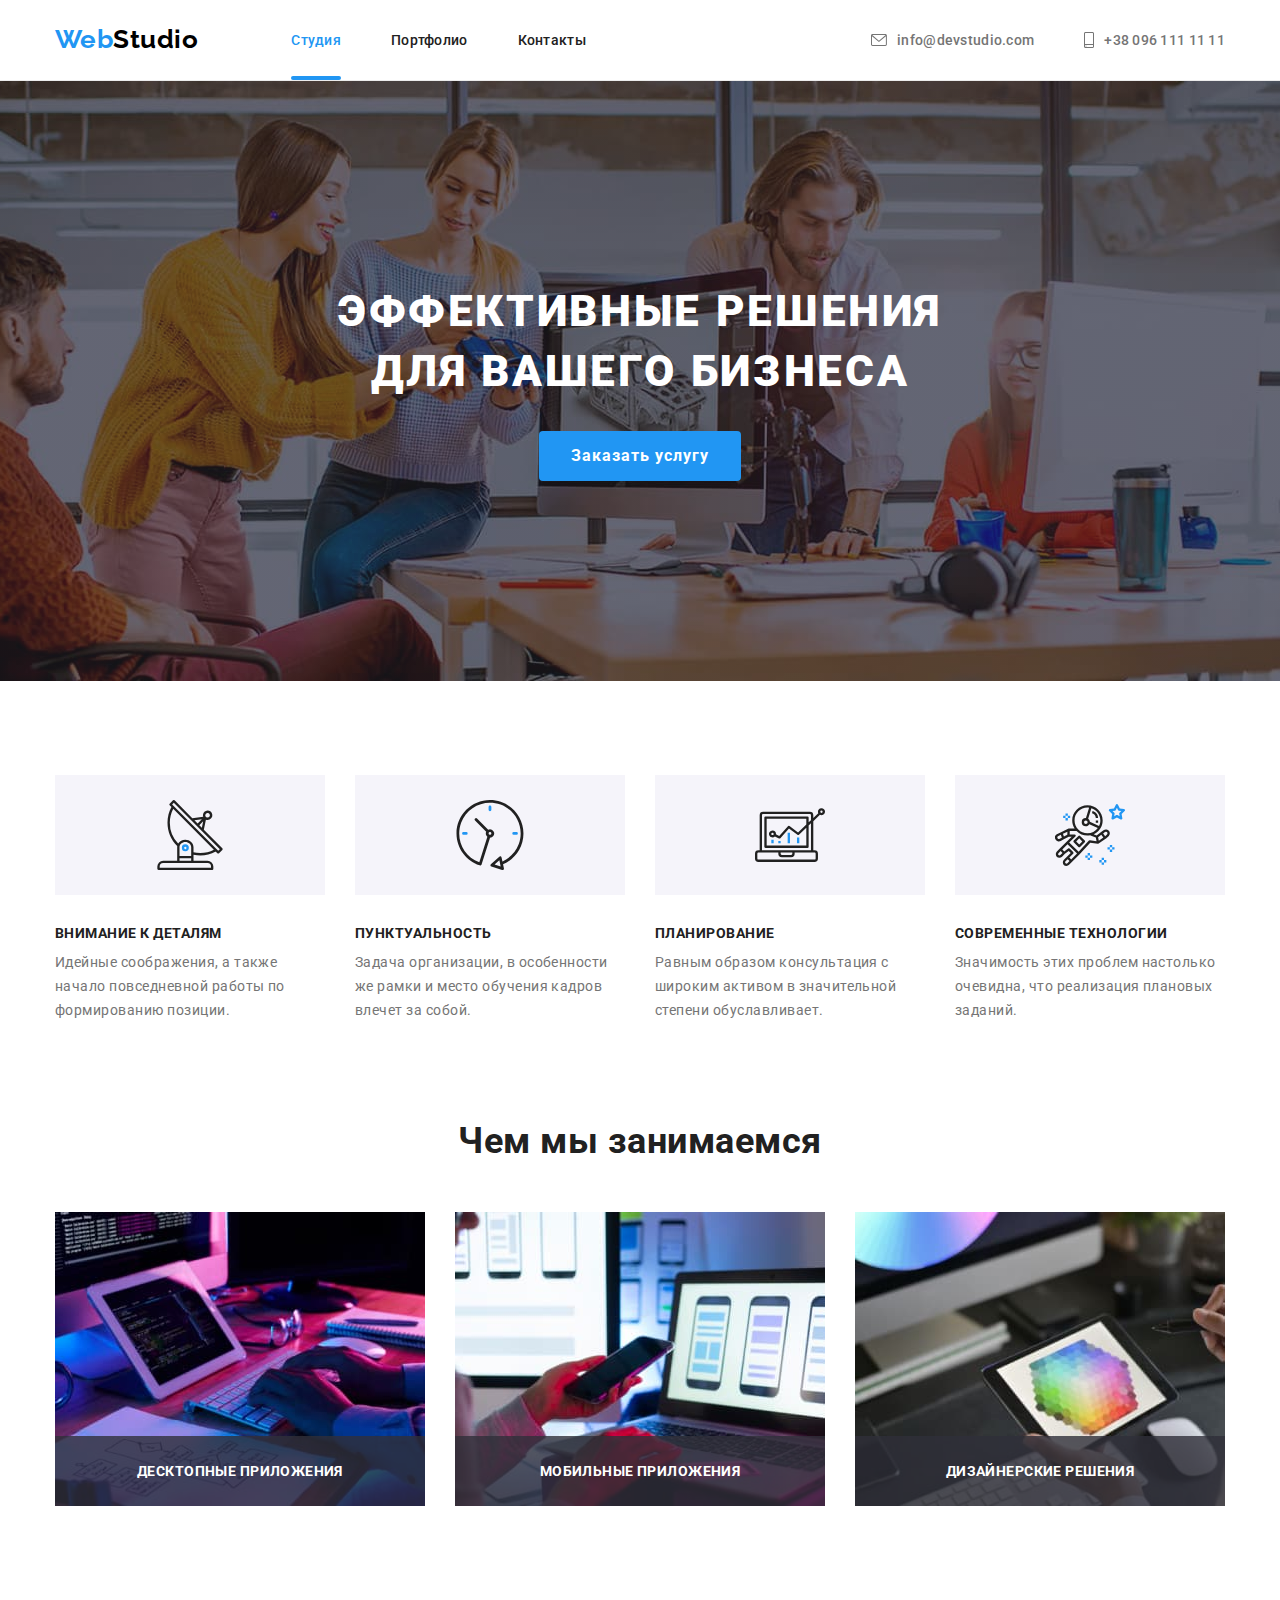
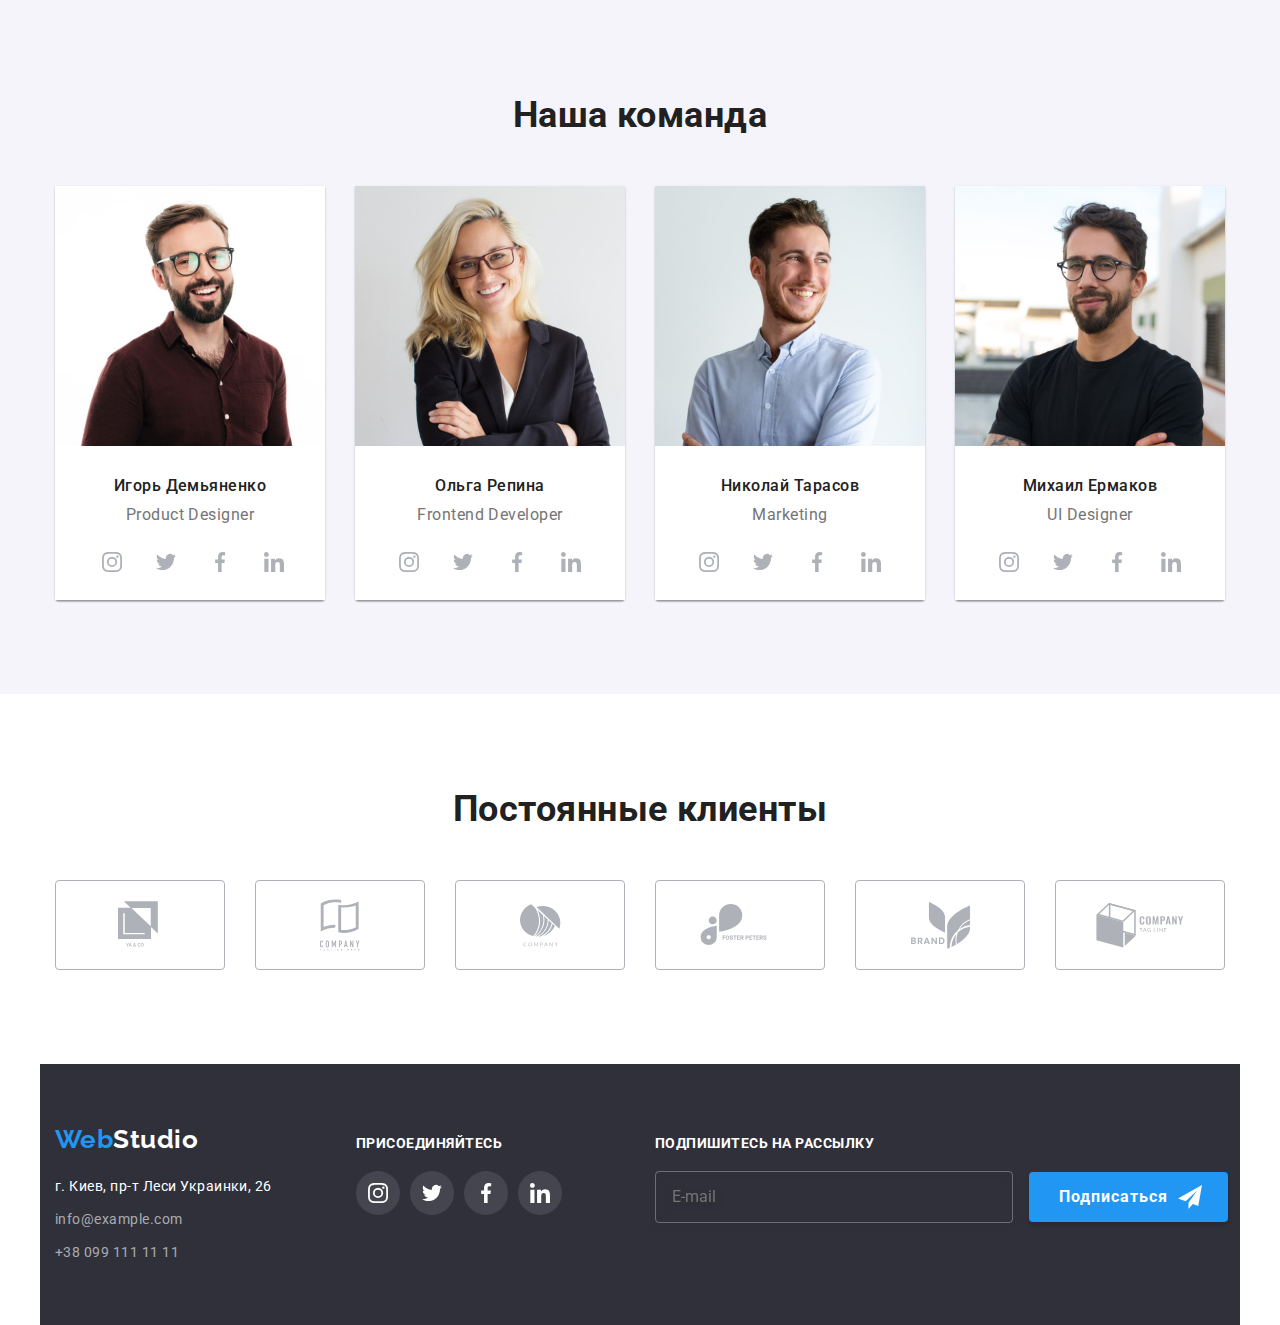
==== index.html @ 19e47a12 "изменяет название классов по БЭМ" ====
<!DOCTYPE html>
<html lang="ru">
<head>
    <meta charset="UTF-8">
    <meta name="viewport" content="width=device-width, initial-scale=1.0">
    <title>Студия</title>
    <link rel="stylesheet" href="https://cdnjs.cloudflare.com/ajax/libs/modern-normalize/1.0.0/modern-normalize.min.css">
    <link rel="preconnect" href="https://fonts.gstatic.com">
    <link href="https://fonts.googleapis.com/css2?family=Raleway:wght@700&family=Roboto:wght@400;500;700;900&display=swap" rel="stylesheet">
    <link rel="stylesheet" href="./css/main.min.css">
</head>
<body>
    <header class="header">
        <div class="container">
        <nav class="navigation">
            <a class="logotype" href="/"><span class="web">Web</span>Studio</a>
            <ul class="navigation-list">
                <li class="navigation-list__item">
                    <a class="navigation-list__link current" href="#">Студия</a>
                </li>
                <li class="navigation-list__item">
                    <a class="navigation-list__link" href="./portfolio.html">Портфолио</a>
                </li>
                <li class="navigation-list__item">
                    <a class="navigation-list__link" href="#">Контакты</a>
                </li>
            </ul>
        </nav>
        <address class="address">
            <ul class="address-link">
                <li class="address-link-item">
                    <a class="address-list-link" href="mailto:info@devstudio.com"> 
                        <svg class="icon-envelope">
                        <use href="./images/icon/sprite.svg#icon-envelope"></use>
                        </svg> info@devstudio.com</a>
                </li> 
                <li class="address-link-item">
                    <a class="address-list-link" href="tel:+380961111111"> 
                        <svg class="icon-smartphone">
                        <use href="./images/icon/sprite.svg#icon-smartphone"></use>
                        </svg> +38 096 111 11 11</a>
                </li> 
            </ul>
        </address>
        </div>
    </header>
    <main>
        <!-- Hero -->
        <section class="hero">
            <h1 class="hero-title">Эффективные решения для вашего бизнеса</h1>
            <button class="service-btn" type="button" data-modal-open>Заказать услугу</button>
        </section>
        <!--Our advantages-->
        <section class="advantages">
            <div class="container">
            <h2 class="visually-hidden">Наши преимущества</h2>
            <ul class="advantages-list">
                <li class="advantages-list-item">
                    <div class="icon-box">
                        <svg class="advantages-icon">
                        <use href="./images/icon/sprite.svg#icon-nna"></use>
                        </svg>
                    </div>
                    <h3 class="advantages-list-name">Внимание к деталям</h3>
                    <p class="advantages-list-description">Идейные соображения, а также начало повседневной работы по формированию позиции.</p>
                </li>
                <li class="advantages-list-item">
                    <div class="icon-box">
                        <svg class="advantages-icon">
                            <use href="./images/icon/sprite.svg#icon-clock"></use>
                        </svg>
                    </div>
                    <h3 class="advantages-list-name">Пунктуальность</h3>
                    <p class="advantages-list-description">Задача организации, в особенности же рамки и место обучения кадров влечет за собой.</p>
                </li>
                <li class="advantages-list-item">
                    <div class="icon-box">
                        <svg class="advantages-icon">
                            <use href="./images/icon/sprite.svg#icon-diagram"></use>
                        </svg>
                    </div>
                    <h3 class="advantages-list-name">Планирование</h3>
                    <p class="advantages-list-description">Равным образом консультация с широким активом в значительной степени обуславливает.</p>
                </li>
                <li class="advantages-list-item">
                    <div class="icon-box">
                        <svg class="advantages-icon">
                            <use href="./images/icon/sprite.svg#icon-astronaut"></use>
                        </svg>
                    </div>
                    <h3 class="advantages-list-name">Современные технологии</h3>
                    <p class="advantages-list-description">Значимость этих проблем настолько очевидна, что реализация плановых заданий.</p>
                </li>
            </ul>
            </div>
        </section>
        <!--Our doing-->
        <section class="doing">
            <div class="container">
            <h2 class="title-doing">Чем мы занимаемся</h2>
            <ul class="doing-list">
                <li class="doing-list-item">
                    <img class="doing-list-img" src="./images/our-doing/computer.jpg" alt="Компьютер" width="370" height="294">
                    <p class="description-doing">Десктопные приложения</p>
                </li>
                <li class="doing-list-item">
                    <img class="doing-list-img" src="./images/our-doing/smartphone.jpg" alt="Смартфон" width="370" height="294">
                    <p class="description-doing">Мобильные приложения</p>
                </li>
                <li class="doing-list-item">
                    <img class="doing-list-img" src="./images/our-doing/tablet.jpg" alt="Планшет" width="370" height="294">
                    <p class="description-doing">Дизайнерские решения</p>
                </li>
            </ul>
            </div>
        </section>
        <!--Our team-->
        <section class="team">
            <div class="container">
            <h2 class="team-title">Наша команда</h2>
            <ul class="team-list">
                <li class="team-list-item">
                    <img class="team-list-img" src="./images/our-team/ihor.jpg" alt="фото первого члена команды" width="270" height="260">
                <div class="team-card">
                    <h3 class="team-name">Игорь Демьяненко</h3>
                    <p class="team-position" lang="en">Product Designer</p>
                    <ul class="social-list">
                        <li class="social-list-item">
                            <a href="" class="social-list-link link">
                                <svg class="social-list-icon">
                                    <use href="./images/icon/sprite.svg#icon-instagram"></use>
                                </svg>
                            </a>
                        </li>
                        <li class="social-list-item">
                            <a href="" class="social-list-link">
                                <svg class="social-list-icon">
                                    <use href="./images/icon/sprite.svg#icon-twitter"></use>
                                </svg>
                            </a>
                        </li>
                        <li class="social-list-item">
                            <a href="" class="social-list-link">
                                <svg class="social-list-icon">
                                    <use href="./images/icon/sprite.svg#icon-facebook"></use>
                                </svg>
                            </a>
                        </li>
                        <li class="social-list-item">
                            <a href="" class="social-list-link">
                                <svg class="social-list-icon">
                                    <use href="./images/icon/sprite.svg#icon-linkedin"></use>
                                </svg>
                            </a>
                        </li>
                    </ul>
                </div>
                </li>
                <li class="team-list-item">
                    <img class="team-list-img" src="./images/our-team/olga.jpg" alt="фото второго члена команды" width="270" height="260">
                <div class="team-card">
                    <h3 class="team-name">Ольга Репина</h3>
                    <p class="team-position" lang="en">Frontend Developer</p>
                    <ul class="social-list">
                        <li class="social-list-item">
                            <a href="" class="social-list-link">
                                <svg class="social-list-icon">
                                    <use href="./images/icon/sprite.svg#icon-instagram"></use>
                                </svg>
                            </a>
                        </li>
                        <li class="social-list-item">
                            <a href="" class="social-list-link">
                                <svg class="social-list-icon">
                                    <use href="./images/icon/sprite.svg#icon-twitter"></use>
                                </svg>
                            </a>
                        </li>
                        <li class="social-list-item">
                            <a href="" class="social-list-link">
                                <svg class="social-list-icon">
                                    <use href="./images/icon/sprite.svg#icon-facebook"></use>
                                </svg>
                            </a>
                        </li>
                        <li class="social-list-item">
                            <a href="" class="social-list-link">
                                <svg class="social-list-icon">
                                    <use href="./images/icon/sprite.svg#icon-linkedin"></use>
                                </svg>
                            </a>
                        </li>
                    </ul>
                </div>
                </li>
                <li class="team-list-item">
                    <img class="team-list-img" src="./images/our-team/nikolay.jpg" alt="фото третьего члена команды" width="270" height="260">
                <div class="team-card">
                    <h3 class="team-name">Николай Тарасов</h3>
                    <p class="team-position" lang="en">Marketing</p>
                    <ul class="social-list">
                        <li class="social-list-item">
                            <a href="" class="social-list-link">
                                <svg class="social-list-icon">
                                    <use href="./images/icon/sprite.svg#icon-instagram"></use>
                                </svg>
                            </a>
                        </li>
                        <li class="social-list-item">
                            <a href="" class="social-list-link">
                                <svg class="social-list-icon">
                                    <use href="./images/icon/sprite.svg#icon-twitter"></use>
                                </svg>
                            </a>
                        </li>
                        <li class="social-list-item">
                            <a href="" class="social-list-link">
                                <svg class="social-list-icon">
                                    <use href="./images/icon/sprite.svg#icon-facebook"></use>
                                </svg>
                            </a>
                        </li>
                        <li class="social-list-item">
                            <a href="" class="social-list-link">
                                <svg class="social-list-icon">
                                    <use href="./images/icon/sprite.svg#icon-linkedin"></use>
                                </svg>
                            </a>
                        </li>
                    </ul>
                </div>
                </li>
                <li class="team-list-item">
                    <img class="team-list-img" src="./images/our-team/mikhail.jpg" alt="фото четвертого члена команды" width="270" height="260">
                <div class="team-card">
                    <h3 class="team-name">Михаил Ермаков</h3>
                    <p class="team-position" lang="en">UI Designer</p>
                    <ul class="social-list">
                        <li class="social-list-item">
                            <a href="" class="social-list-link">
                                <svg class="social-list-icon">
                                    <use href="./images/icon/sprite.svg#icon-instagram"></use>
                                </svg>
                            </a>
                        </li>
                        <li class="social-list-item">
                            <a href="" class="social-list-link">
                                <svg class="social-list-icon">
                                    <use href="./images/icon/sprite.svg#icon-twitter"></use>
                                </svg>
                            </a>
                        </li>
                        <li class="social-list-item">
                            <a href="" class="social-list-link">
                                <svg class="social-list-icon">
                                    <use href="./images/icon/sprite.svg#icon-facebook"></use>
                                </svg>
                            </a>
                        </li>
                        <li class="social-list-item">
                            <a href="" class="social-list-link">
                                <svg class="social-list-icon">
                                    <use href="./images/icon/sprite.svg#icon-linkedin"></use>
                                </svg>
                            </a>
                        </li>
                    </ul>
                </div>
                </li>
            </ul>
            </div>
        </section>
       
        <!--Our customers-->
        <section class="customers">
            <div class="customers-container">
                <h2 class="customer-title">Постоянные клиенты</h2>
                <ul class="customers-list">
                    <li class="customers-list-item">
                        <a href="" class="customers-list-link">
                            <svg class="customer-list-icon  logo-1">
                                <use href="./images/icon/sprite.svg#icon-logo-1"></use>
                            </svg>
                        </a>
                    </li>
                    <li class="customers-list-item">
                        <a href="" class="customers-list-link">
                            <svg class="customer-list-icon logo-2">
                                <use href="./images/icon/sprite.svg#icon-logo-2"></use>
                            </svg>
                        </a>
                    </li>
                    <li class="customers-list-item">
                        <a href="" class="customers-list-link">
                            <svg class="customer-list-icon logo-3">
                                <use href="./images/icon/sprite.svg#icon-logo-3"></use>
                            </svg>
                        </a>
                    </li>
                    <li class="customers-list-item">
                        <a href="" class="customers-list-link">
                            <svg class="customer-list-icon logo-4">
                                <use href="./images/icon/sprite.svg#icon-logo-4"></use>
                            </svg>
                        </a>
                    </li>
                    <li class="customers-list-item">
                        <a href="" class="customers-list-link">
                            <svg class="customer-list-icon logo-5">
                                <use href="./images/icon/sprite.svg#icon-logo-5"></use>
                            </svg>
                        </a>
                    </li>
                    <li class="customers-list-item">
                        <a href="" class="customers-list-link">
                            <svg class="customer-list-icon logo-6">
                                <use href="./images/icon/sprite.svg#icon-logo-6"></use>
                            </svg>
                        </a>
                    </li>
                </ul>
            </div>
        </section>
    </main>

    <!--Footer-->
    <footer>
        <div class="container footer">
        <div class="footer-address">
        <a class="logotype footer-logo" href="/"><span class="web">Web</span><span class="studio">Studio</span></a>
        <ul class="footer-address-list">
            <li class="footer-address-item">
                <a class="footer-address-link" href="https://goo.gl/maps/tAQsHYisjX12qwub9">г. Киев, пр-т Леси Украинки, 26</a>
            </li>
            <li class="footer-address-item mail">
                <a class="footer-mail-link" href="mailto:info@example.com">info@example.com</a>
            </li>
            <li class="footer-address-item">
                <a class="footer-tel-link" href="tel:+380991111111">+38 099 111 11 11</a>
            </li>
        </ul>
        </div>
        
        <div class="footer-social-links">
            <p class="join">присоединяйтесь</p>
            <ul class="social-list">
                <li class="social-list-item">
                    <a href="" class="social-list-link footer-link">
                        <svg class="social-list-icon">
                            <use href="./images/icon/sprite.svg#icon-instagram"></use>
                        </svg>
                    </a>
                </li>
                <li class="social-list-item">
                    <a href="" class="social-list-link footer-link">
                        <svg class="social-list-icon">
                            <use href="./images/icon/sprite.svg#icon-twitter"></use>
                        </svg>
                    </a>
                </li>
                <li class="social-list-item">
                    <a href="" class="social-list-link footer-link">
                        <svg class="social-list-icon">
                            <use href="./images/icon/sprite.svg#icon-facebook"></use>
                        </svg>
                    </a>
                </li>
                <li class="social-list-item">
                    <a href="" class="social-list-link footer-link">
                        <svg class="social-list-icon">
                            <use href="./images/icon/sprite.svg#icon-linkedin"></use>
                        </svg>
                    </a>
                </li>
            </ul>
        </div>

        <div class="subscription">
            <p class="subscription-title">Подпишитесь на рассылку</p>
            <form action="#" class="subscription-form">
            <input type="email" name="mail" id="mail" placeholder="E-mail" class="subscription-input">
            <button type="submit" class="send-btn">Подписаться
                <svg class="send">
                    <use href="./images/icon/sprite.svg#send"></use>
                </svg>
                </button>
            </form>
        </div>

    </div>
    </footer>

    <!--Modal-window-->
    <div class="backdrop is-hidden" data-modal>
        <div class="modal">
            <p class="message">Оставьте свои данные, мы вам перезвоним</p>
            <form action="#" class="modal-form">
                <label for="user-name" class="modal-form-input-label">Имя</label>
                <span class="modal-form-input-wrapper">
                <input type="text" name="user-name" id="user-name" class="modal-form-input">
                    <svg class="modal-form-icon">
                        <use href="./images/icon/sprite.svg#person"></use>
                    </svg>
                </span>

                <label for="user-phone" class="modal-form-input-label">Телефон</label>
                <span class="modal-form-input-wrapper">
                <input type="tel" name="user-phone" id="user-phone" class="modal-form-input">
                <svg class="modal-form-icon">
                    <use href="./images/icon/sprite.svg#phone"></use>
                </svg>
                </span>

                <label for="user-mail" class="modal-form-input-label">Почта</label>
                <span class="modal-form-input-wrapper">
                <input type="email" name="user-mail" id="user-mail" class="modal-form-input">
                <svg class="modal-form-icon">
                    <use href="./images/icon/sprite.svg#email"></use>
                </svg>
                </span>

                <label for="user-message" class="modal-form-input-label">Комментарий</label>
                <textarea name="user-message" id="user-message" class="modal-form-message" placeholder="Введите текст"></textarea>
                
                <input type="checkbox" name="user-policy" id="policy-check" class="modal-form-check-policy visually-hidden">
                <label for="policy-check" class="modal-form-label-policy">Соглашаюсь с рассылкой и принимаю
                    <a class="link" href="#">Условия договора</a> </label>
            
                <button type="submit" class="modal-form-btn">Отправить</button>
            </form>
            
            <button type="button" class="modal-close-btn" data-modal-close>
            <svg class="close-btn">
            <use href="./images/icon/sprite.svg#close"></use>
            </svg>
        </button>
        </div>
    </div>

    <script src="./js/modal.js"></script>
</body>
</html>
---- css/main.min.css ----
:root{--text-font: "Roboto", sans-serif;--logo-font: "Raleway", sans-serif;--main-text-color: #757575;--title-text-color: #212121;--accent-color: #2196f3;--main-bg-color: #ffffff;--accent-bg-color: #f5f4fa;--header-bg-color: #2f303a;--link-color: #afb1b8}.hero,.footer{background-color:var(--header-bg-color)}.header,.advantages,.doing,.portfolio{background-color:var(--main-bg-color)}.team{background-color:var(--accent-bg-color)}.visually-hidden{position:absolute !important;clip:rect(1px 1px 1px 1px);clip:rect(1px, 1px, 1px, 1px);padding:0 !important;border:0 !important;height:1px !important;width:1px !important;overflow:hidden}.social-list-link,.navigation,.address-link-item,.address-list-link,.icon-box,.customers-list,.customers-list-link,.modal-form-label-policy{display:flex;align-items:center}.footer-social-links{display:flex;flex-wrap:wrap}.hero-title,.customers-list-link{margin-left:auto;margin-right:auto}body{font-family:var(--text-font);color:var(--main-text-color);letter-spacing:0.03em}img{display:block}.address,.footer-address-list{font-style:normal}a{text-decoration:none}ul{padding:0;margin:0;list-style-type:none}.container{margin-left:auto;margin-right:auto;width:1200px;padding-left:15px;padding-right:15px}.header .container{display:flex;align-items:center}.container .footer{display:flex;align-items:baseline}.logotype{font-family:var(--logo-font);font-weight:700;font-size:26px;line-height:1.192;color:#000000}.web{color:var(--accent-color)}.studio{color:#ffffff}.social-list{display:flex;margin:0 auto;justify-content:center;align-content:center}.social-list-link{justify-content:center;width:44px;height:44px;background-color:var(--main-bg-color);fill:var(--link-color);border-radius:50%;transition:background-color 250ms cubic-bezier(0.4, 0, 0.2, 1)}.social-list-link:hover,.social-list-link:focus{background-color:var(--accent-color)}.social-list-link:hover .social-list-icon,.social-list-link:focus .social-list-icon{fill:var(--main-bg-color)}.social-list-item:not(:last-child){margin-right:10px}.social-list-icon{width:20px;height:20px;transition:fill 250ms cubic-bezier(0.4, 0, 0.2, 1)}.header{border-bottom:1px solid #ececec;align-items:center}.navigation-list,.address-link{display:flex}.icon-envelope{width:16px;height:12px;fill:var(--main-text-color);margin-right:10px;transition:fill 250ms cubic-bezier(0.4, 0, 0.2, 1)}.icon-smartphone{width:10px;height:16px;fill:var(--main-text-color);margin-right:10px;transition:fill 250ms cubic-bezier(0.4, 0, 0.2, 1)}.navigation-list__link,.address-list-link{padding-top:32px;padding-bottom:32px}.address-link-item:not(:last-child){margin-right:50px}.address{margin-left:auto}.logotype{margin-right:93px;padding-top:24px;padding-bottom:25px}.navigation-list__item:not(:last-child){margin-right:50px}.navigation-list__link{font-weight:500;font-size:14px;line-height:1.143;letter-spacing:0.02em;color:var(--title-text-color);transition:color 250ms cubic-bezier(0.4, 0, 0.2, 1)}.navigation-list__link:hover,.navigation-list__link:focus{color:var(--accent-color);cursor:pointer}.navigation-list__link.current{color:var(--accent-color);position:relative}.navigation-list__link.current::after{content:"";position:absolute;left:0;bottom:0;border-bottom:4px solid var(--accent-color);border-radius:2px;width:100%}.address-list-link{font-weight:500;font-size:14px;line-height:1.143;letter-spacing:0.02em;color:var(--main-text-color);transition:color 250ms cubic-bezier(0.4, 0, 0.2, 1)}.address-list-link:hover,.address-list-link:focus{color:var(--accent-color);cursor:pointer}.address-list-link:hover .icon-envelope,.address-list-link:focus .icon-envelope{fill:var(--accent-color);cursor:pointer}.address-list-link:hover .icon-smartphone,.address-list-link:focus .icon-smartphone{fill:var(--accent-color);cursor:pointer}.hero{max-width:1600px;margin:0 auto;padding-top:200px;padding-bottom:200px;text-align:center;background-image:linear-gradient(to right, rgba(47,48,58,0.4), rgba(47,48,58,0.4)),url(../images/hero/hero-img.jpg);background-size:cover;background-repeat:no-repeat;background-position:center}.hero-title{margin-top:0;margin-bottom:30px;width:696px;font-weight:900;font-size:44px;line-height:1.364;letter-spacing:0.06em;text-transform:uppercase;color:#ffffff;text-align:center}.service-btn{display:inline-block;min-width:200px;height:50px;padding:10px 32px;border-radius:4px;font-weight:700;font-size:16px;line-height:1.875;letter-spacing:0.06em;background-color:var(--accent-color);color:#ffffff;border:none}.service-btn:hover,.service-btn:focus{cursor:pointer}.advantages{padding-top:94px;padding-bottom:94px}.advantages-list{display:flex}.icon-box{justify-content:center;height:120px;background-color:var(--accent-bg-color)}.advantages-icon{width:70px;height:70px}.advantages-list-item{width:270px}.advantages-list-item:not(:last-child){margin-right:30px}.advantages-list-name{margin-top:30px;margin-bottom:10px;color:var(--title-text-color);font-weight:700;font-size:14px;line-height:1.143;text-align:left;text-transform:uppercase}.advantages-list-description{height:75px;margin-top:0;margin-bottom:0;font-weight:400;font-size:14px;line-height:1.714;text-align:left}.doing{padding-bottom:94px}.title-doing{margin-top:0;margin-bottom:50px;color:var(--title-text-color);font-weight:700;font-size:36px;line-height:1.167;text-align:center}.doing-list{display:flex;margin-left:-15px;margin-right:-15px}.doing-list-item{margin-left:15px;margin-right:15px;position:relative}.description-doing{margin:0;padding:0;font-weight:700;font-size:14px;line-height:1.143;text-align:center;letter-spacing:0.03em;text-transform:uppercase;font-family:var(--text-font);color:var(--main-bg-color);position:absolute;background-color:rgba(47,48,58,0.8);bottom:0;left:0;width:100%;padding-top:27px;padding-bottom:27px}.team{padding-top:94px;padding-bottom:94px}.team-title{margin-top:0;margin-bottom:50px;color:var(--title-text-color);font-weight:700;font-size:36px;line-height:1.167;text-align:center}.team-list{display:flex;margin-top:0;margin-bottom:0}.team-list-item{width:270px;box-shadow:0px 1px 3px rgba(0,0,0,0.12),0px 1px 1px rgba(0,0,0,0.14),0px 2px 1px rgba(0,0,0,0.2);border-radius:0px 0px 4px 4px}.team-list-item:not(:last-child){margin-right:30px}.team-list-img{border-radius:0px}.team-card{background-color:var(--main-bg-color);padding-top:30px;padding-bottom:16px;padding-left:32px;padding-right:32px}.team-name{color:var(--title-text-color);font-weight:500;font-size:16px;line-height:1.188;text-align:center;margin-top:0;margin-bottom:10px}.team-position{font-weight:400;font-size:16px;line-height:1.188;text-align:center;margin-top:0;margin-bottom:16px}.customers{padding-top:94px;padding-bottom:94px}.customer-title{margin-top:0;margin-bottom:50px;color:var(--title-text-color);font-weight:700;font-size:36px;line-height:1.167;text-align:center}.customers-list{justify-content:center;margin-left:auto;margin-right:auto}.customers-list-item{width:170px;height:90px}.customers-list-item:not(:last-child){margin-right:30px}.customers-list-link{width:100%;height:100%;border:1px solid var(--link-color);border-radius:4px;justify-content:center;transition:border-color 250ms cubic-bezier(0.4, 0, 0.2, 1)}.customers-list-link:hover,.customers-list-link:focus{border-color:var(--accent-color)}.customers-list-link:hover .customer-list-icon,.customers-list-link:focus .customer-list-icon{fill:var(--accent-color)}.customer-list-icon{transition:fill 250ms cubic-bezier(0.4, 0, 0.2, 1)}.logo-1{fill:var(--link-color);width:44px;height:49px}.logo-2{fill:var(--link-color);width:40px;height:52px}.logo-3{fill:var(--link-color);width:41px;height:43px}.logo-4{fill:var(--link-color);width:80px;height:42px}.logo-5{fill:var(--link-color);width:59px;height:47px}.logo-6{fill:var(--link-color);width:88px;height:45px}.footer{padding-top:60px;padding-bottom:60px}.container.footer{display:flex;align-items:baseline}.footer-logo{padding:0;margin:0}.footer-address-item.mail{margin-top:9px;margin-bottom:9px}.footer-address-list{width:231px;margin-right:0;margin-top:20px}.footer-address-link{font-weight:400;font-size:14px;line-height:1.714;color:#ffffff}.footer-mail-link,.footer-tel-link{font-weight:400;font-size:14px;line-height:1.714;color:rgba(255,255,255,0.6)}.footer-address{margin-right:70px}.footer-social-links{width:206px;align-items:baseline;margin-right:93px}.join,.subscription-title{margin-top:0;margin-bottom:20px;color:var(--main-bg-color);font-weight:700;font-size:14px;line-height:1.143;text-transform:uppercase}.footer-link{background-color:rgba(255,255,255,0.1);fill:var(--main-bg-color);border-radius:50%}.subscription{display:block;min-width:580px}.subscription-input{display:inline-flex;align-items:center;width:358px;padding-top:15px;padding-bottom:15px;padding-left:16px;margin-right:12px;background-color:inherit;color:#ffffff;font-weight:400;font-size:16px;line-height:1.25;border:1px solid rgba(255,255,255,0.3);filter:drop-shadow(0px 4px 4px rgba(0,0,0,0.15));border-radius:4px}.send-btn{display:inline-block;position:relative;align-items:center;margin:0 auto;padding:10px 60px 10px 30px;background:var(--accent-color);box-shadow:0px 4px 4px rgba(0,0,0,0.15);border-radius:4px;border:none;font-weight:700;font-size:16px;line-height:1.875;letter-spacing:0.06em;color:#ffffff}.send{position:absolute;top:25%;width:24px;height:24px;fill:#ffffff;margin-left:10px}.is-hidden{visibility:hidden;opacity:0;pointer-events:none}.backdrop{position:fixed;top:0;left:0;width:100%;height:100%;background-color:rgba(0,0,0,0.2);transition:all 250ms cubic-bezier(0.4, 0, 0.2, 1)}.modal{position:absolute;top:50%;left:50%;transform:translate(-50%, -50%);width:528px;height:581px;padding:40px;background-color:#ffffff;box-shadow:0px 1px 3px rgba(0,0,0,0.12),0px 1px 1px rgba(0,0,0,0.14),0px 2px 1px rgba(0,0,0,0.2);border-radius:4px}.message{margin:0;margin-bottom:2px;padding:0;font-weight:700;font-size:20px;line-height:1.15;text-align:center;color:var(--title-text-color)}.modal-close-btn{position:absolute;top:8px;right:8px;width:30px;height:30px;background:transparent;border:1px solid rgba(0,0,0,0.1);border-radius:50%;cursor:pointer}.modal-close-btn:hover,.modal-close-btn:focus{outline:none}.close-btn{position:absolute;width:18px;height:18px;top:50%;left:50%;transform:translate(-50%, -50%)}.close-btn:hover,.close-btn:focus{fill:var(--accent-color)}.modal-form{display:flex;flex-direction:column}.modal-form-input-label{margin-top:10px;margin-bottom:4px;font-size:12px;line-height:1.67;letter-spacing:0.01em}.modal-form-input-wrapper{display:block;position:relative}.modal-form-input{display:block;width:100%;height:40px;border:1px solid rgba(33,33,33,0.2);border-radius:4px;padding-left:42px;transition:border-color 250ms cubic-bezier(0.4, 0, 0.2, 1)}.modal-form-input:focus{outline:none;border-color:var(--accent-color)}.modal-form-icon{position:absolute;top:50%;left:12px;transform:translateY(-50%);display:block;width:18px;height:18px;fill:var(--title-text-color);transition:fill 250ms cubic-bezier(0.4, 0, 0.2, 1)}.modal-form-input:focus+.modal-form-icon{fill:var(--accent-color)}.modal-form-message{display:block;width:100%;height:120px;padding:12px 16px;border:1px solid rgba(33,33,33,0.2);border-radius:4px;font-size:14px;line-height:1.143;letter-spacing:0.01em;resize:none;transition:border-color 250ms cubic-bezier(0.4, 0, 0.2, 1)}.modal-form-message:focus{outline:none;border-color:var(--accent-color)}.modal-form-message::placeholder{color:rgba(117,117,117,0.5)}.modal-form-label-policy{flex-wrap:wrap;margin-top:20px;margin-bottom:30px;font-weight:400;font-size:14px;line-height:1.714;text-decoration:var(--accent-color)}.modal-form-label-policy::before{display:inline-block;width:16px;height:15px;outline:1px solid var(--title-text-color);content:"";margin-right:8px}.modal-form-check-policy:checked+.modal-form-label-policy::before{background-color:var(--accent-color);background-image:url("../images/icon/check.svg")}.link{margin-left:5px;text-decoration:underline}.modal-form-btn{min-width:200px;border:none;padding:10px 55px;font-weight:700;font-size:16px;line-height:1.875;letter-spacing:0.06em;background:var(--accent-color);color:#ffffff;box-shadow:0px 4px 4px rgba(0,0,0,0.15);border-radius:4px;cursor:pointer;transition:background-color 250ms cubic-bezier(0.4, 0, 0.2, 1);align-self:center}.modal-form-btn:hover,.modal-form-btn:focus{background-color:#188ce8;outline:none}
/*# sourceMappingURL=main.min.css.map */
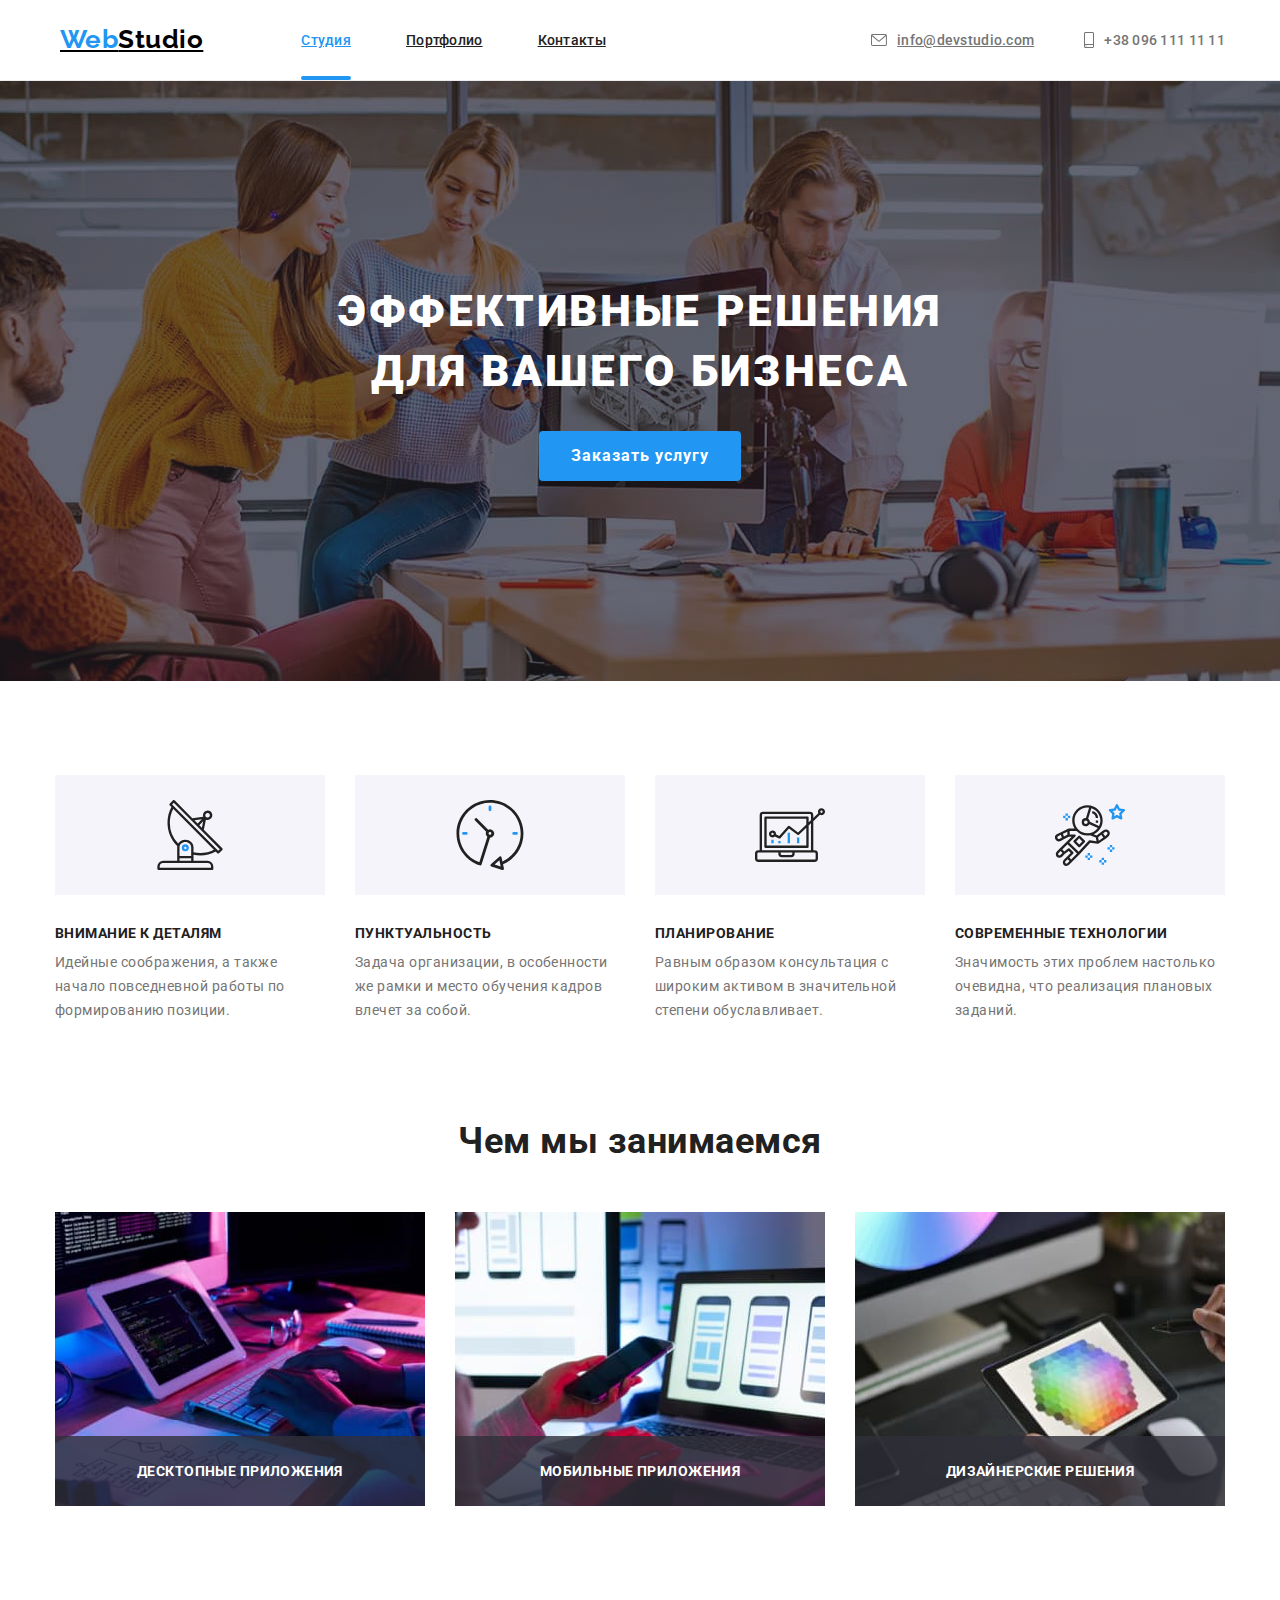
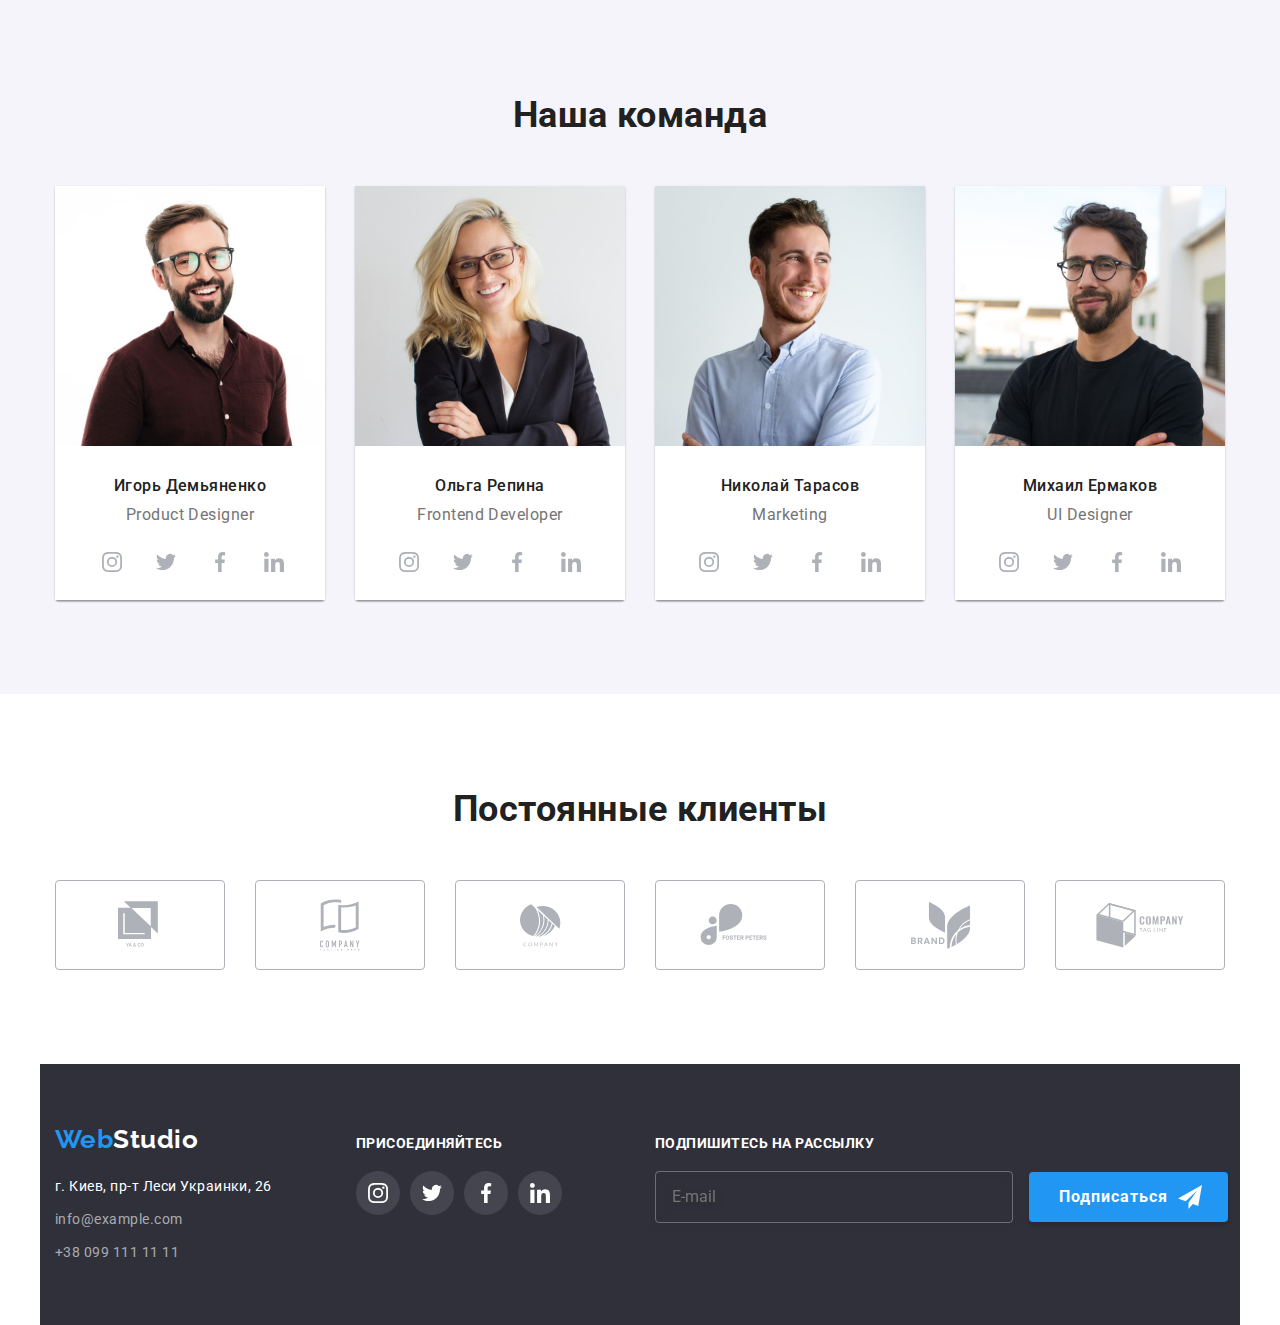
==== commit fc3e6a2d: "добавляет общий класс для списка и ссылки" ====
--- a/index.html
+++ b/index.html
@@ -13,23 +13,23 @@
     <header class="header">
         <div class="container">
         <nav class="navigation">
-            <a class="logotype" href="/"><span class="web">Web</span>Studio</a>
-            <ul class="navigation-list">
+            <a class="link logotype" href="/"><span class="web">Web</span>Studio</a>
+            <ul class="list navigation-list">
                 <li class="navigation-list__item">
-                    <a class="navigation-list__link current" href="#">Студия</a>
+                    <a class="link navigation-list__link current" href="#">Студия</a>
                 </li>
                 <li class="navigation-list__item">
-                    <a class="navigation-list__link" href="./portfolio.html">Портфолио</a>
+                    <a class="link navigation-list__link" href="./portfolio.html">Портфолио</a>
                 </li>
                 <li class="navigation-list__item">
-                    <a class="navigation-list__link" href="#">Контакты</a>
+                    <a class="link navigation-list__link" href="#">Контакты</a>
                 </li>
             </ul>
         </nav>
         <address class="address">
-            <ul class="address-link">
+            <ul class="list address-link">
                 <li class="address-link-item">
-                    <a class="address-list-link" href="mailto:info@devstudio.com"> 
+                    <a class="link address-list-link" href="mailto:info@devstudio.com"> 
                         <svg class="icon-envelope">
                         <use href="./images/icon/sprite.svg#icon-envelope"></use>
                         </svg> info@devstudio.com</a>
@@ -54,7 +54,7 @@
         <section class="advantages">
             <div class="container">
             <h2 class="visually-hidden">Наши преимущества</h2>
-            <ul class="advantages-list">
+            <ul class="list advantages-list">
                 <li class="advantages-list-item">
                     <div class="icon-box">
                         <svg class="advantages-icon">
@@ -98,7 +98,7 @@
         <section class="doing">
             <div class="container">
             <h2 class="title-doing">Чем мы занимаемся</h2>
-            <ul class="doing-list">
+            <ul class="list doing-list">
                 <li class="doing-list-item">
                     <img class="doing-list-img" src="./images/our-doing/computer.jpg" alt="Компьютер" width="370" height="294">
                     <p class="description-doing">Десктопные приложения</p>
@@ -118,13 +118,13 @@
         <section class="team">
             <div class="container">
             <h2 class="team-title">Наша команда</h2>
-            <ul class="team-list">
+            <ul class="list team-list">
                 <li class="team-list-item">
                     <img class="team-list-img" src="./images/our-team/ihor.jpg" alt="фото первого члена команды" width="270" height="260">
                 <div class="team-card">
                     <h3 class="team-name">Игорь Демьяненко</h3>
                     <p class="team-position" lang="en">Product Designer</p>
-                    <ul class="social-list">
+                    <ul class="list social-list">
                         <li class="social-list-item">
                             <a href="" class="social-list-link link">
                                 <svg class="social-list-icon">
@@ -161,7 +161,7 @@
                 <div class="team-card">
                     <h3 class="team-name">Ольга Репина</h3>
                     <p class="team-position" lang="en">Frontend Developer</p>
-                    <ul class="social-list">
+                    <ul class="list social-list">
                         <li class="social-list-item">
                             <a href="" class="social-list-link">
                                 <svg class="social-list-icon">
@@ -198,7 +198,7 @@
                 <div class="team-card">
                     <h3 class="team-name">Николай Тарасов</h3>
                     <p class="team-position" lang="en">Marketing</p>
-                    <ul class="social-list">
+                    <ul class="list social-list">
                         <li class="social-list-item">
                             <a href="" class="social-list-link">
                                 <svg class="social-list-icon">
@@ -235,7 +235,7 @@
                 <div class="team-card">
                     <h3 class="team-name">Михаил Ермаков</h3>
                     <p class="team-position" lang="en">UI Designer</p>
-                    <ul class="social-list">
+                    <ul class="list social-list">
                         <li class="social-list-item">
                             <a href="" class="social-list-link">
                                 <svg class="social-list-icon">
@@ -275,7 +275,7 @@
         <section class="customers">
             <div class="customers-container">
                 <h2 class="customer-title">Постоянные клиенты</h2>
-                <ul class="customers-list">
+                <ul class="list customers-list">
                     <li class="customers-list-item">
                         <a href="" class="customers-list-link">
                             <svg class="customer-list-icon  logo-1">
@@ -328,7 +328,7 @@
         <div class="container footer">
         <div class="footer-address">
         <a class="logotype footer-logo" href="/"><span class="web">Web</span><span class="studio">Studio</span></a>
-        <ul class="footer-address-list">
+        <ul class="list footer-address-list">
             <li class="footer-address-item">
                 <a class="footer-address-link" href="https://goo.gl/maps/tAQsHYisjX12qwub9">г. Киев, пр-т Леси Украинки, 26</a>
             </li>
@@ -343,7 +343,7 @@
         
         <div class="footer-social-links">
             <p class="join">присоединяйтесь</p>
-            <ul class="social-list">
+            <ul class="list social-list">
                 <li class="social-list-item">
                     <a href="" class="social-list-link footer-link">
                         <svg class="social-list-icon">
@@ -424,7 +424,7 @@
                 
                 <input type="checkbox" name="user-policy" id="policy-check" class="modal-form-check-policy visually-hidden">
                 <label for="policy-check" class="modal-form-label-policy">Соглашаюсь с рассылкой и принимаю
-                    <a class="link" href="#">Условия договора</a> </label>
+                    <a class="link-policy" href="#">Условия договора</a> </label>
             
                 <button type="submit" class="modal-form-btn">Отправить</button>
             </form>
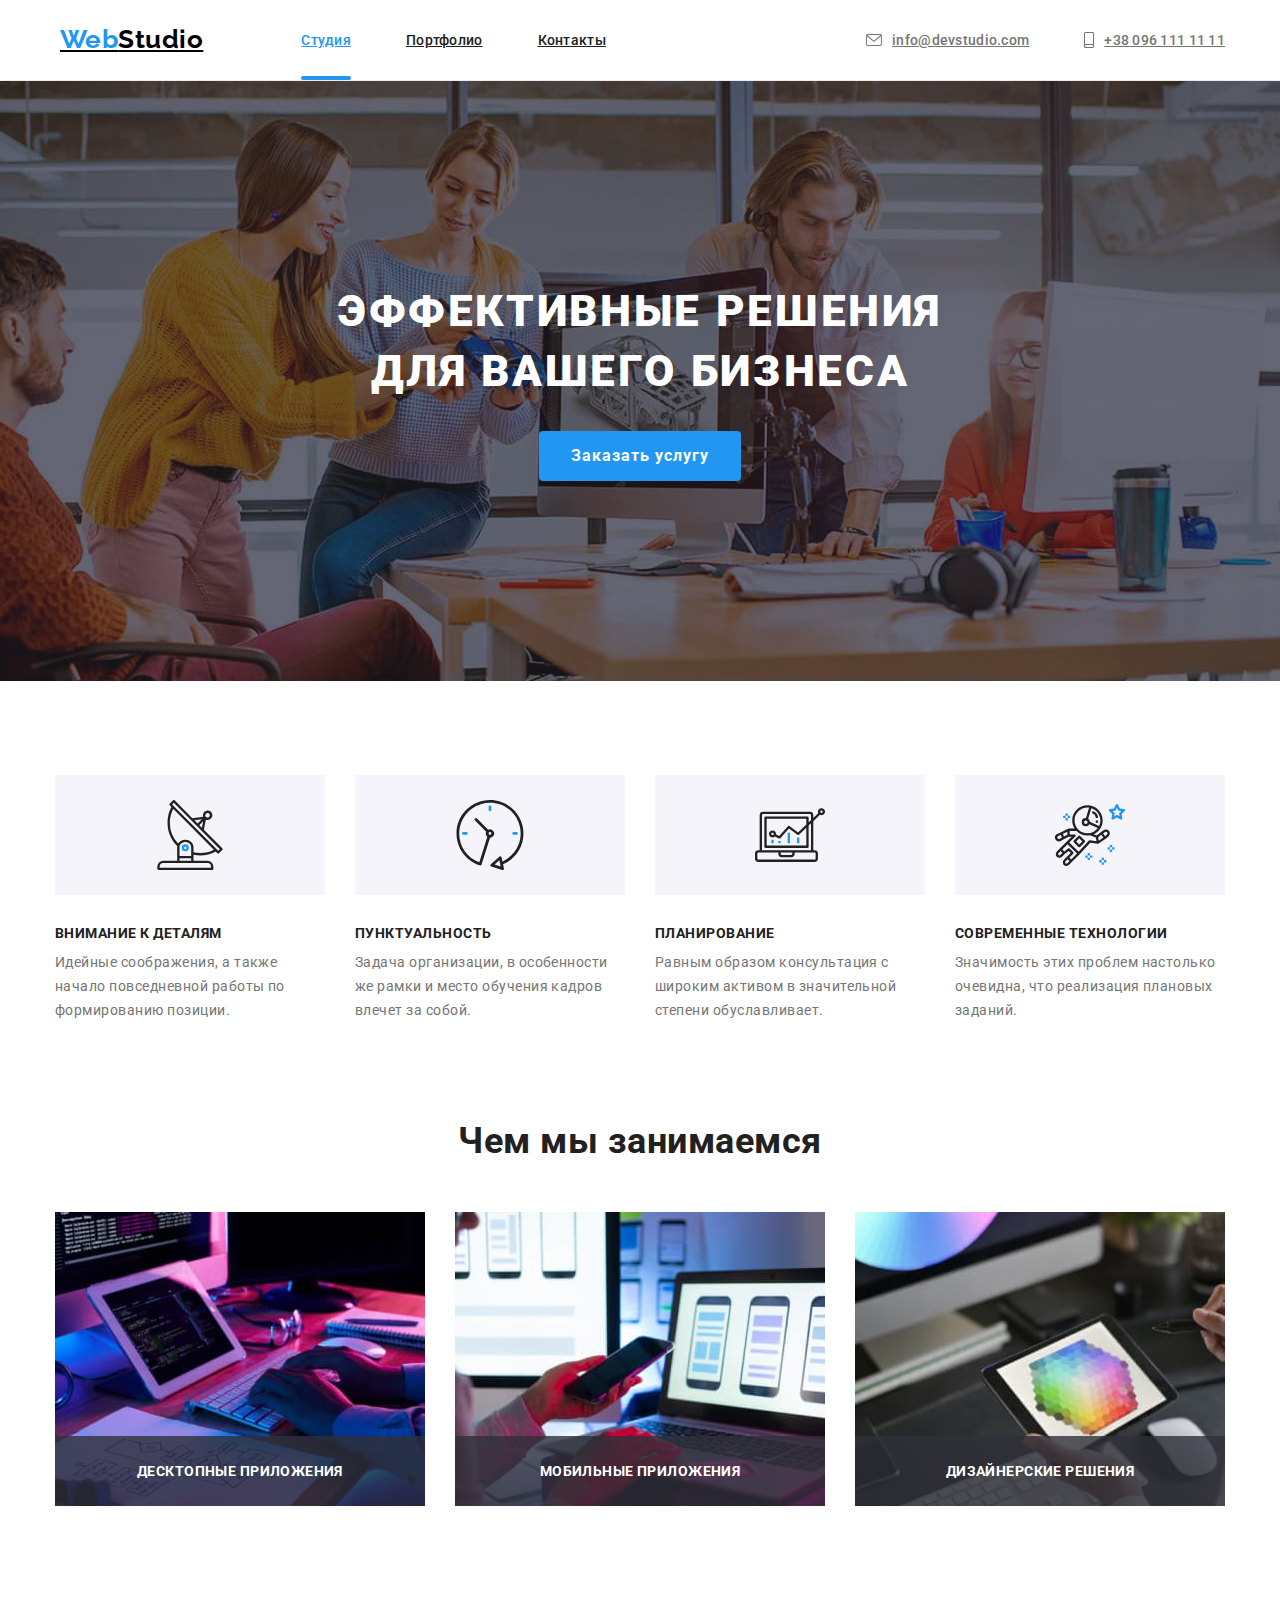
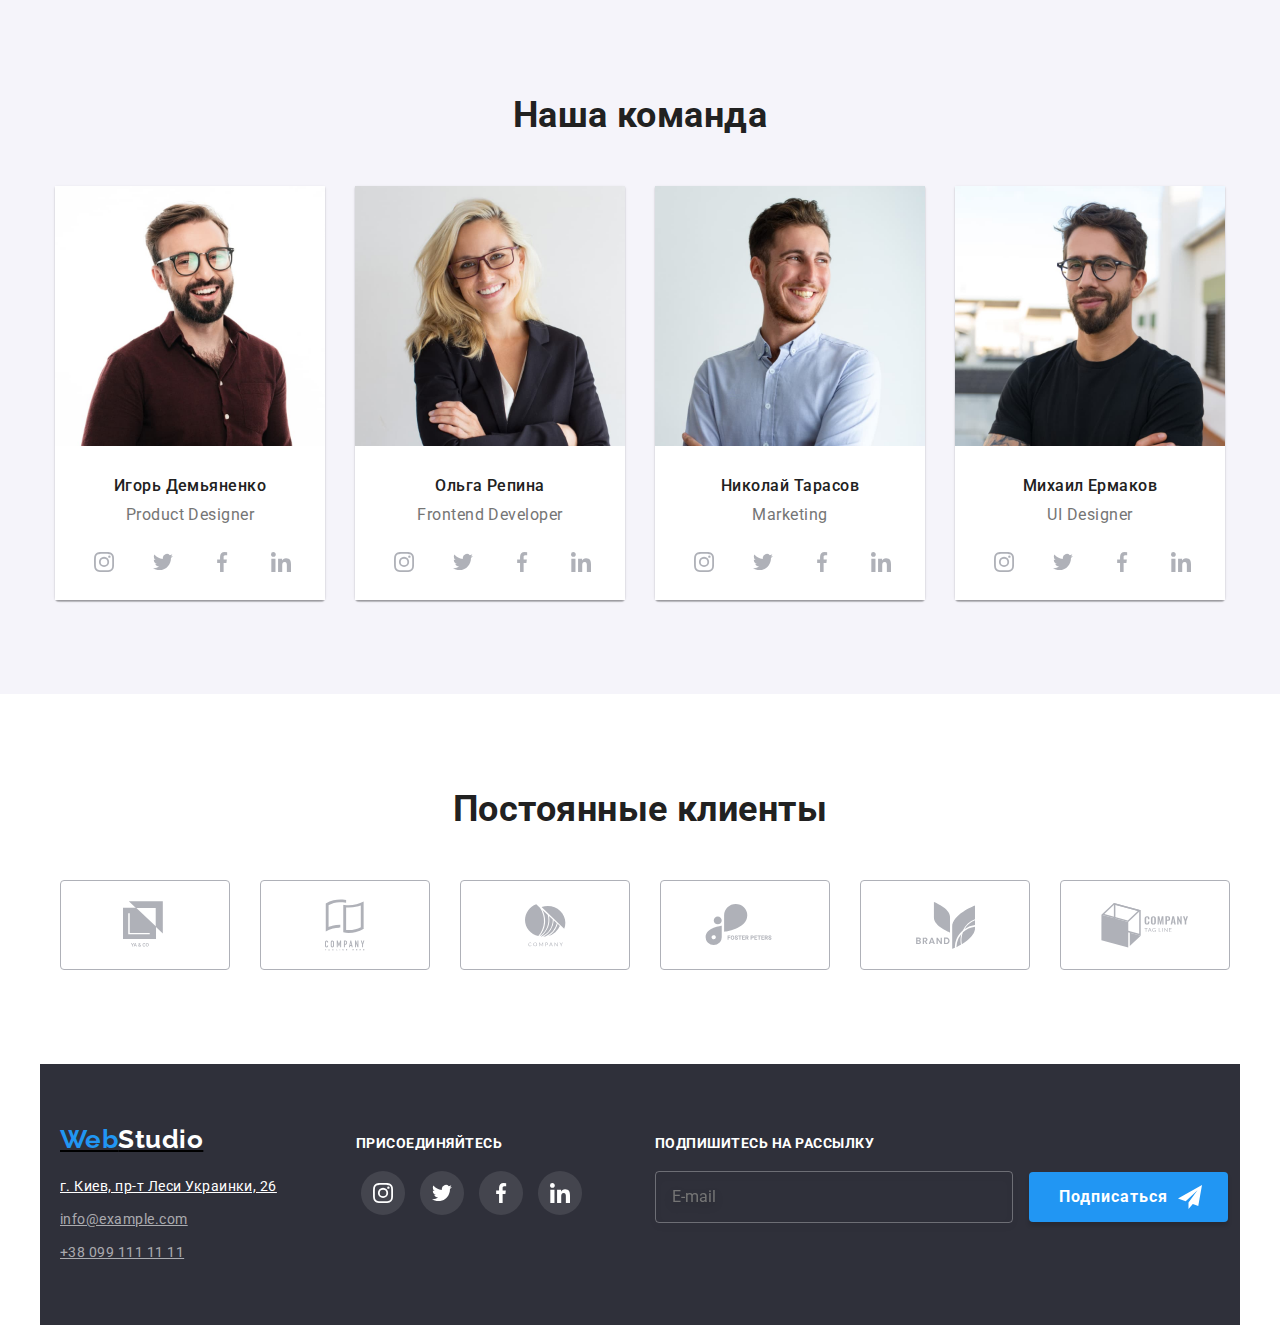
==== commit 3780ad33: "изменяет ссылки" ====
--- a/index.html
+++ b/index.html
@@ -35,7 +35,7 @@
                         </svg> info@devstudio.com</a>
                 </li> 
                 <li class="address-link-item">
-                    <a class="address-list-link" href="tel:+380961111111"> 
+                    <a class="link address-list-link" href="tel:+380961111111"> 
                         <svg class="icon-smartphone">
                         <use href="./images/icon/sprite.svg#icon-smartphone"></use>
                         </svg> +38 096 111 11 11</a>
@@ -133,21 +133,21 @@
                             </a>
                         </li>
                         <li class="social-list-item">
-                            <a href="" class="social-list-link">
+                            <a href="" class="social-list-link link">
                                 <svg class="social-list-icon">
                                     <use href="./images/icon/sprite.svg#icon-twitter"></use>
                                 </svg>
                             </a>
                         </li>
                         <li class="social-list-item">
-                            <a href="" class="social-list-link">
+                            <a href="" class="social-list-link link">
                                 <svg class="social-list-icon">
                                     <use href="./images/icon/sprite.svg#icon-facebook"></use>
                                 </svg>
                             </a>
                         </li>
                         <li class="social-list-item">
-                            <a href="" class="social-list-link">
+                            <a href="" class="social-list-link link">
                                 <svg class="social-list-icon">
                                     <use href="./images/icon/sprite.svg#icon-linkedin"></use>
                                 </svg>
@@ -163,28 +163,28 @@
                     <p class="team-position" lang="en">Frontend Developer</p>
                     <ul class="list social-list">
                         <li class="social-list-item">
-                            <a href="" class="social-list-link">
+                            <a href="" class="social-list-link link">
                                 <svg class="social-list-icon">
                                     <use href="./images/icon/sprite.svg#icon-instagram"></use>
                                 </svg>
                             </a>
                         </li>
                         <li class="social-list-item">
-                            <a href="" class="social-list-link">
+                            <a href="" class="social-list-link link">
                                 <svg class="social-list-icon">
                                     <use href="./images/icon/sprite.svg#icon-twitter"></use>
                                 </svg>
                             </a>
                         </li>
                         <li class="social-list-item">
-                            <a href="" class="social-list-link">
+                            <a href="" class="social-list-link link">
                                 <svg class="social-list-icon">
                                     <use href="./images/icon/sprite.svg#icon-facebook"></use>
                                 </svg>
                             </a>
                         </li>
                         <li class="social-list-item">
-                            <a href="" class="social-list-link">
+                            <a href="" class="social-list-link link">
                                 <svg class="social-list-icon">
                                     <use href="./images/icon/sprite.svg#icon-linkedin"></use>
                                 </svg>
@@ -200,28 +200,28 @@
                     <p class="team-position" lang="en">Marketing</p>
                     <ul class="list social-list">
                         <li class="social-list-item">
-                            <a href="" class="social-list-link">
+                            <a href="" class="social-list-link link">
                                 <svg class="social-list-icon">
                                     <use href="./images/icon/sprite.svg#icon-instagram"></use>
                                 </svg>
                             </a>
                         </li>
                         <li class="social-list-item">
-                            <a href="" class="social-list-link">
+                            <a href="" class="social-list-link link">
                                 <svg class="social-list-icon">
                                     <use href="./images/icon/sprite.svg#icon-twitter"></use>
                                 </svg>
                             </a>
                         </li>
                         <li class="social-list-item">
-                            <a href="" class="social-list-link">
+                            <a href="" class="social-list-link link">
                                 <svg class="social-list-icon">
                                     <use href="./images/icon/sprite.svg#icon-facebook"></use>
                                 </svg>
                             </a>
                         </li>
                         <li class="social-list-item">
-                            <a href="" class="social-list-link">
+                            <a href="" class="social-list-link link">
                                 <svg class="social-list-icon">
                                     <use href="./images/icon/sprite.svg#icon-linkedin"></use>
                                 </svg>
@@ -237,28 +237,28 @@
                     <p class="team-position" lang="en">UI Designer</p>
                     <ul class="list social-list">
                         <li class="social-list-item">
-                            <a href="" class="social-list-link">
+                            <a href="" class="social-list-link link">
                                 <svg class="social-list-icon">
                                     <use href="./images/icon/sprite.svg#icon-instagram"></use>
                                 </svg>
                             </a>
                         </li>
                         <li class="social-list-item">
-                            <a href="" class="social-list-link">
+                            <a href="" class="social-list-link link">
                                 <svg class="social-list-icon">
                                     <use href="./images/icon/sprite.svg#icon-twitter"></use>
                                 </svg>
                             </a>
                         </li>
                         <li class="social-list-item">
-                            <a href="" class="social-list-link">
+                            <a href="" class="social-list-link link">
                                 <svg class="social-list-icon">
                                     <use href="./images/icon/sprite.svg#icon-facebook"></use>
                                 </svg>
                             </a>
                         </li>
                         <li class="social-list-item">
-                            <a href="" class="social-list-link">
+                            <a href="" class="social-list-link link">
                                 <svg class="social-list-icon">
                                     <use href="./images/icon/sprite.svg#icon-linkedin"></use>
                                 </svg>
@@ -277,42 +277,42 @@
                 <h2 class="customer-title">Постоянные клиенты</h2>
                 <ul class="list customers-list">
                     <li class="customers-list-item">
-                        <a href="" class="customers-list-link">
+                        <a href="" class="customers-list-link link">
                             <svg class="customer-list-icon  logo-1">
                                 <use href="./images/icon/sprite.svg#icon-logo-1"></use>
                             </svg>
                         </a>
                     </li>
                     <li class="customers-list-item">
-                        <a href="" class="customers-list-link">
+                        <a href="" class="customers-list-link link">
                             <svg class="customer-list-icon logo-2">
                                 <use href="./images/icon/sprite.svg#icon-logo-2"></use>
                             </svg>
                         </a>
                     </li>
                     <li class="customers-list-item">
-                        <a href="" class="customers-list-link">
+                        <a href="" class="customers-list-link link">
                             <svg class="customer-list-icon logo-3">
                                 <use href="./images/icon/sprite.svg#icon-logo-3"></use>
                             </svg>
                         </a>
                     </li>
                     <li class="customers-list-item">
-                        <a href="" class="customers-list-link">
+                        <a href="" class="customers-list-link link">
                             <svg class="customer-list-icon logo-4">
                                 <use href="./images/icon/sprite.svg#icon-logo-4"></use>
                             </svg>
                         </a>
                     </li>
                     <li class="customers-list-item">
-                        <a href="" class="customers-list-link">
+                        <a href="" class="customers-list-link link">
                             <svg class="customer-list-icon logo-5">
                                 <use href="./images/icon/sprite.svg#icon-logo-5"></use>
                             </svg>
                         </a>
                     </li>
                     <li class="customers-list-item">
-                        <a href="" class="customers-list-link">
+                        <a href="" class="customers-list-link link">
                             <svg class="customer-list-icon logo-6">
                                 <use href="./images/icon/sprite.svg#icon-logo-6"></use>
                             </svg>
@@ -327,16 +327,16 @@
     <footer>
         <div class="container footer">
         <div class="footer-address">
-        <a class="logotype footer-logo" href="/"><span class="web">Web</span><span class="studio">Studio</span></a>
+        <a class="link logotype footer-logo" href="/"><span class="web">Web</span><span class="studio">Studio</span></a>
         <ul class="list footer-address-list">
             <li class="footer-address-item">
-                <a class="footer-address-link" href="https://goo.gl/maps/tAQsHYisjX12qwub9">г. Киев, пр-т Леси Украинки, 26</a>
+                <a class="link footer-address-link" href="https://goo.gl/maps/tAQsHYisjX12qwub9">г. Киев, пр-т Леси Украинки, 26</a>
             </li>
             <li class="footer-address-item mail">
-                <a class="footer-mail-link" href="mailto:info@example.com">info@example.com</a>
+                <a class="link footer-mail-link" href="mailto:info@example.com">info@example.com</a>
             </li>
             <li class="footer-address-item">
-                <a class="footer-tel-link" href="tel:+380991111111">+38 099 111 11 11</a>
+                <a class="link footer-tel-link" href="tel:+380991111111">+38 099 111 11 11</a>
             </li>
         </ul>
         </div>
@@ -345,28 +345,28 @@
             <p class="join">присоединяйтесь</p>
             <ul class="list social-list">
                 <li class="social-list-item">
-                    <a href="" class="social-list-link footer-link">
+                    <a href="" class="link social-list-link footer-link">
                         <svg class="social-list-icon">
                             <use href="./images/icon/sprite.svg#icon-instagram"></use>
                         </svg>
                     </a>
                 </li>
                 <li class="social-list-item">
-                    <a href="" class="social-list-link footer-link">
+                    <a href="" class="link social-list-link footer-link">
                         <svg class="social-list-icon">
                             <use href="./images/icon/sprite.svg#icon-twitter"></use>
                         </svg>
                     </a>
                 </li>
                 <li class="social-list-item">
-                    <a href="" class="social-list-link footer-link">
+                    <a href="" class="link social-list-link footer-link">
                         <svg class="social-list-icon">
                             <use href="./images/icon/sprite.svg#icon-facebook"></use>
                         </svg>
                     </a>
                 </li>
                 <li class="social-list-item">
-                    <a href="" class="social-list-link footer-link">
+                    <a href="" class="link social-list-link footer-link">
                         <svg class="social-list-icon">
                             <use href="./images/icon/sprite.svg#icon-linkedin"></use>
                         </svg>
@@ -424,7 +424,7 @@
                 
                 <input type="checkbox" name="user-policy" id="policy-check" class="modal-form-check-policy visually-hidden">
                 <label for="policy-check" class="modal-form-label-policy">Соглашаюсь с рассылкой и принимаю
-                    <a class="link-policy" href="#">Условия договора</a> </label>
+                    <a class="link link-policy" href="#"> Условия договора</a> </label>
             
                 <button type="submit" class="modal-form-btn">Отправить</button>
             </form>
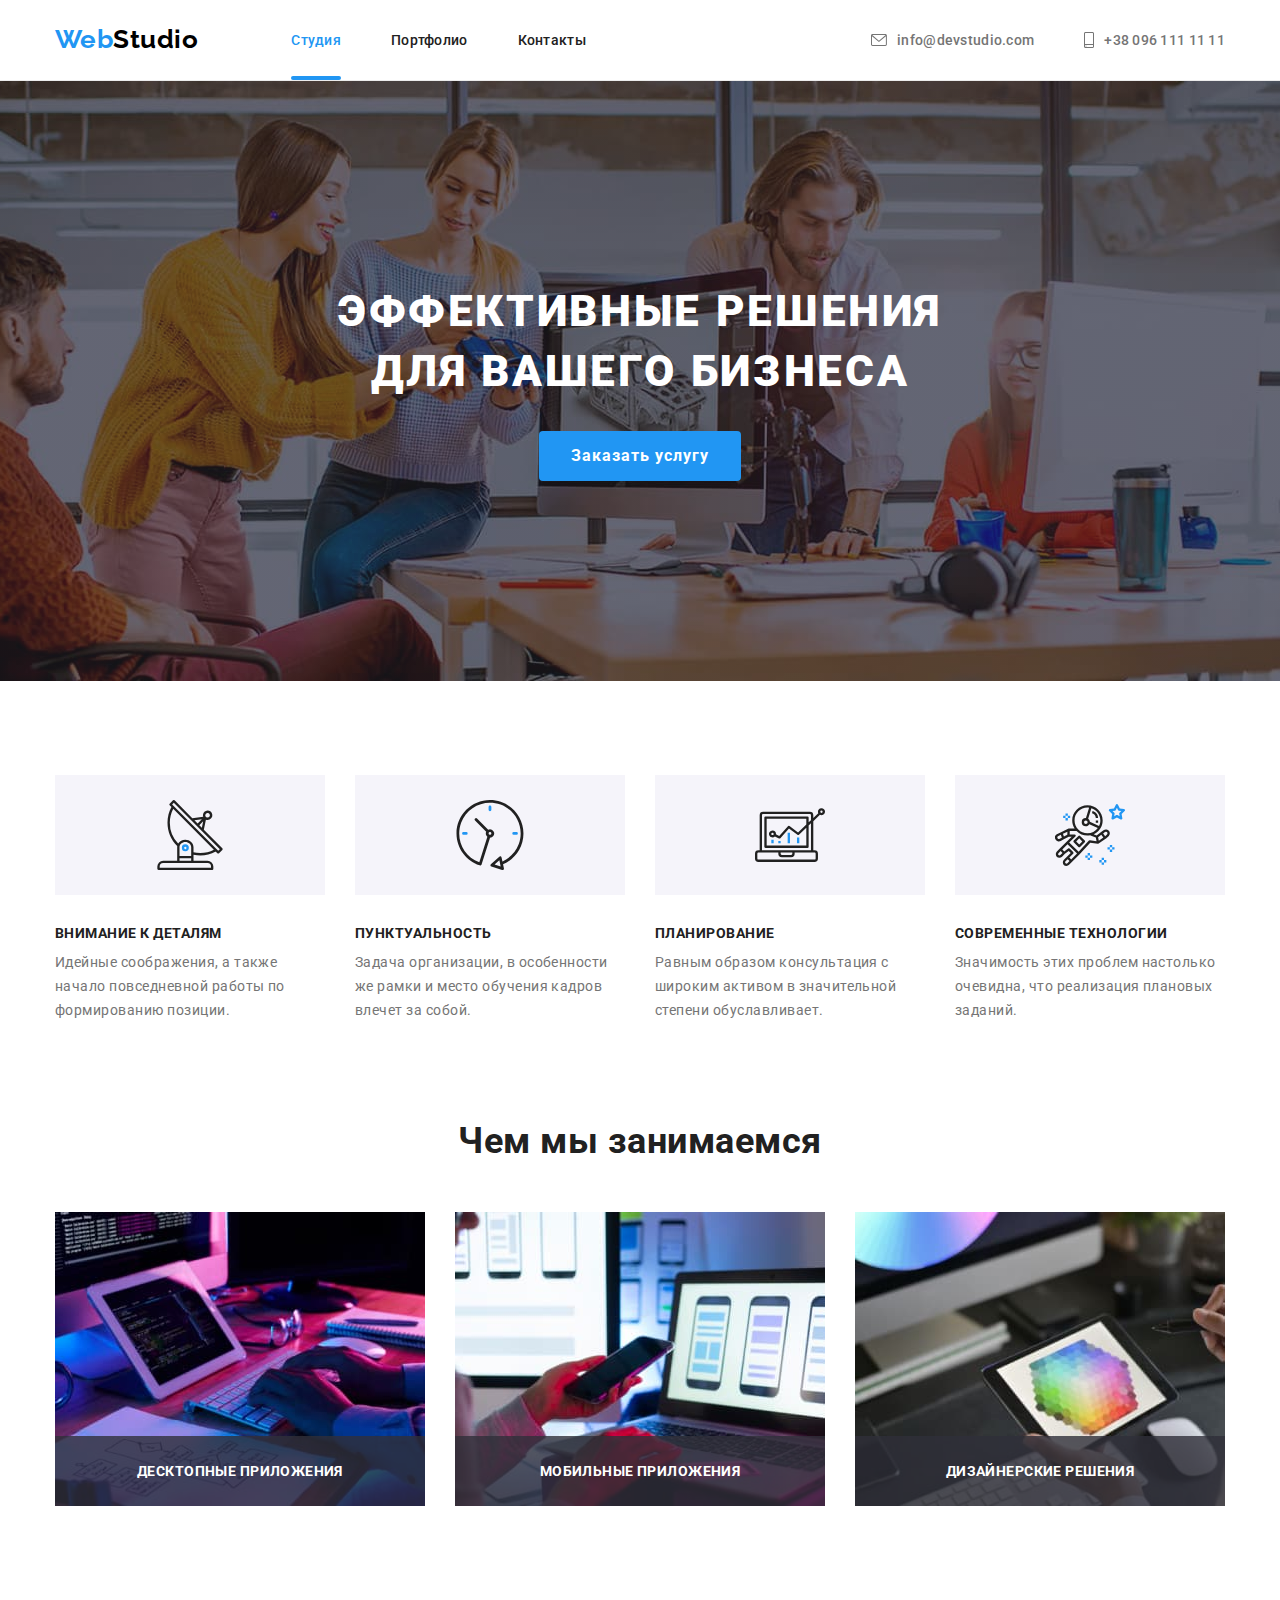
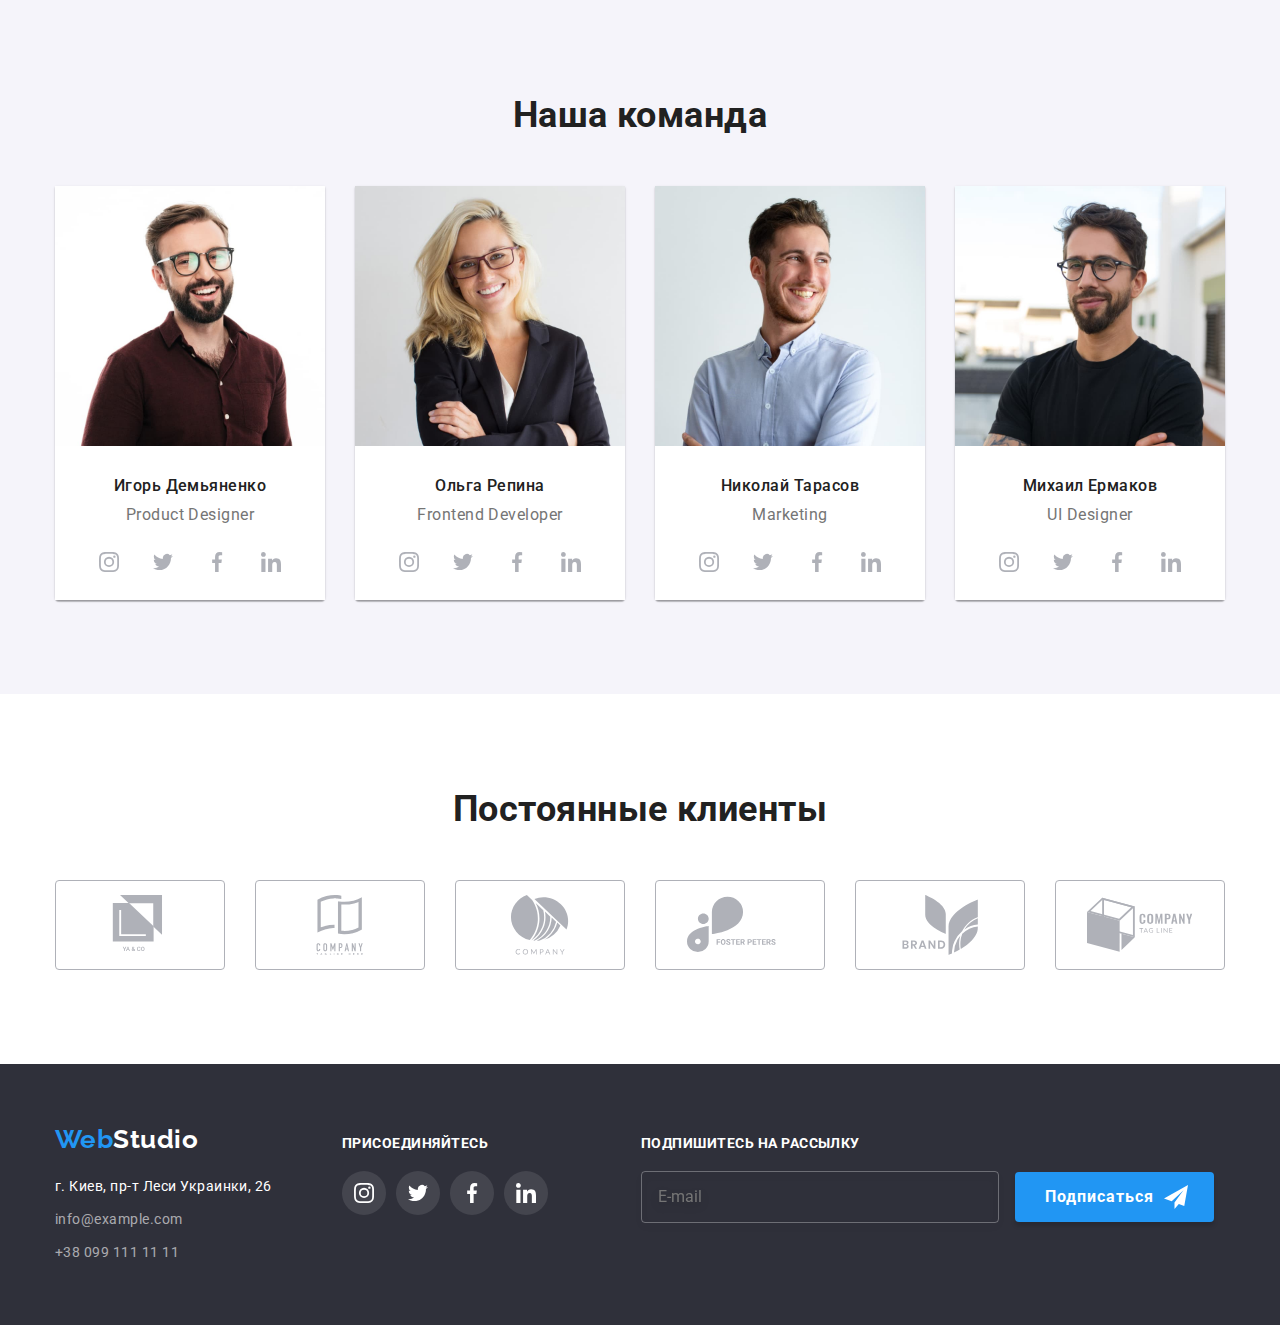
==== commit 6635b9a5: "добавляет исправления по дз" ====
--- a/index.html
+++ b/index.html
@@ -11,9 +11,9 @@
 </head>
 <body>
     <header class="header">
-        <div class="container">
+        <div class="container container_header">
         <nav class="navigation">
-            <a class="link logotype" href="/"><span class="web">Web</span>Studio</a>
+            <a class="link logotype" href="/"><span class="logotype_web">Web</span>Studio</a>
             <ul class="list navigation-list">
                 <li class="navigation-list__item">
                     <a class="link navigation-list__link current" href="#">Студия</a>
@@ -278,42 +278,42 @@
                 <ul class="list customers-list">
                     <li class="customers-list-item">
                         <a href="" class="customers-list-link link">
-                            <svg class="customer-list-icon  logo-1">
+                            <svg class="customer-list-icon">
                                 <use href="./images/icon/sprite.svg#icon-logo-1"></use>
                             </svg>
                         </a>
                     </li>
                     <li class="customers-list-item">
                         <a href="" class="customers-list-link link">
-                            <svg class="customer-list-icon logo-2">
+                            <svg class="customer-list-icon">
                                 <use href="./images/icon/sprite.svg#icon-logo-2"></use>
                             </svg>
                         </a>
                     </li>
                     <li class="customers-list-item">
                         <a href="" class="customers-list-link link">
-                            <svg class="customer-list-icon logo-3">
+                            <svg class="customer-list-icon">
                                 <use href="./images/icon/sprite.svg#icon-logo-3"></use>
                             </svg>
                         </a>
                     </li>
                     <li class="customers-list-item">
                         <a href="" class="customers-list-link link">
-                            <svg class="customer-list-icon logo-4">
+                            <svg class="customer-list-icon">
                                 <use href="./images/icon/sprite.svg#icon-logo-4"></use>
                             </svg>
                         </a>
                     </li>
                     <li class="customers-list-item">
                         <a href="" class="customers-list-link link">
-                            <svg class="customer-list-icon logo-5">
+                            <svg class="customer-list-icon">
                                 <use href="./images/icon/sprite.svg#icon-logo-5"></use>
                             </svg>
                         </a>
                     </li>
                     <li class="customers-list-item">
                         <a href="" class="customers-list-link link">
-                            <svg class="customer-list-icon logo-6">
+                            <svg class="customer-list-icon">
                                 <use href="./images/icon/sprite.svg#icon-logo-6"></use>
                             </svg>
                         </a>
@@ -324,10 +324,11 @@
     </main>
 
     <!--Footer-->
-    <footer>
-        <div class="container footer">
-        <div class="footer-address">
-        <a class="link logotype footer-logo" href="/"><span class="web">Web</span><span class="studio">Studio</span></a>
+    <footer class="footer">
+    <div class="container">
+    <div class="footer-section">
+        <div class="footer-section__footer-address">
+        <a class="link logotype footer-logo" href="/"><span class="logotype_web">Web</span><span class="logotype_studio">Studio</span></a>
         <ul class="list footer-address-list">
             <li class="footer-address-item">
                 <a class="link footer-address-link" href="https://goo.gl/maps/tAQsHYisjX12qwub9">г. Киев, пр-т Леси Украинки, 26</a>
@@ -341,7 +342,7 @@
         </ul>
         </div>
         
-        <div class="footer-social-links">
+        <div class="footer-section__footer-social-links">
             <p class="join">присоединяйтесь</p>
             <ul class="list social-list">
                 <li class="social-list-item">
@@ -375,7 +376,7 @@
             </ul>
         </div>
 
-        <div class="subscription">
+        <div class="footer-section__subscription">
             <p class="subscription-title">Подпишитесь на рассылку</p>
             <form action="#" class="subscription-form">
             <input type="email" name="mail" id="mail" placeholder="E-mail" class="subscription-input">
@@ -386,7 +387,7 @@
                 </button>
             </form>
         </div>
-
+    </div>
     </div>
     </footer>
 
@@ -397,7 +398,7 @@
             <form action="#" class="modal-form">
                 <label for="user-name" class="modal-form-input-label">Имя</label>
                 <span class="modal-form-input-wrapper">
-                <input type="text" name="user-name" id="user-name" class="modal-form-input">
+                <input type="text" name="user-name" id="user-name" class="modal-form-input" required>
                     <svg class="modal-form-icon">
                         <use href="./images/icon/sprite.svg#person"></use>
                     </svg>
@@ -405,7 +406,7 @@
 
                 <label for="user-phone" class="modal-form-input-label">Телефон</label>
                 <span class="modal-form-input-wrapper">
-                <input type="tel" name="user-phone" id="user-phone" class="modal-form-input">
+                <input type="tel" name="user-phone" id="user-phone" class="modal-form-input" required>
                 <svg class="modal-form-icon">
                     <use href="./images/icon/sprite.svg#phone"></use>
                 </svg>
@@ -413,7 +414,7 @@
 
                 <label for="user-mail" class="modal-form-input-label">Почта</label>
                 <span class="modal-form-input-wrapper">
-                <input type="email" name="user-mail" id="user-mail" class="modal-form-input">
+                <input type="email" name="user-mail" id="user-mail" class="modal-form-input" required>
                 <svg class="modal-form-icon">
                     <use href="./images/icon/sprite.svg#email"></use>
                 </svg>
@@ -423,7 +424,7 @@
                 <textarea name="user-message" id="user-message" class="modal-form-message" placeholder="Введите текст"></textarea>
                 
                 <input type="checkbox" name="user-policy" id="policy-check" class="modal-form-check-policy visually-hidden">
-                <label for="policy-check" class="modal-form-label-policy">Соглашаюсь с рассылкой и принимаю
+                <label for="policy-check" name="user-policy" class="modal-form-label-policy" required>Соглашаюсь с рассылкой и принимаю
                     <a class="link link-policy" href="#"> Условия договора</a> </label>
             
                 <button type="submit" class="modal-form-btn">Отправить</button>
--- a/css/main.min.css
+++ b/css/main.min.css
@@ -1,2 +1,2 @@
-:root{--text-font: "Roboto", sans-serif;--logo-font: "Raleway", sans-serif;--main-text-color: #757575;--title-text-color: #212121;--accent-color: #2196f3;--main-bg-color: #ffffff;--accent-bg-color: #f5f4fa;--header-bg-color: #2f303a;--link-color: #afb1b8}.hero,.footer{background-color:var(--header-bg-color)}.header,.advantages,.doing,.portfolio{background-color:var(--main-bg-color)}.team{background-color:var(--accent-bg-color)}.visually-hidden{position:absolute !important;clip:rect(1px 1px 1px 1px);clip:rect(1px, 1px, 1px, 1px);padding:0 !important;border:0 !important;height:1px !important;width:1px !important;overflow:hidden}.social-list-link,.navigation,.address-link-item,.address-list-link,.icon-box,.customers-list,.customers-list-link,.modal-form-label-policy{display:flex;align-items:center}.footer-social-links{display:flex;flex-wrap:wrap}.hero-title,.customers-list-link{margin-left:auto;margin-right:auto}body{font-family:var(--text-font);color:var(--main-text-color);letter-spacing:0.03em}img{display:block}.address,.footer-address-list{font-style:normal}a{text-decoration:none}ul{padding:0;margin:0;list-style-type:none}.container{margin-left:auto;margin-right:auto;width:1200px;padding-left:15px;padding-right:15px}.header .container{display:flex;align-items:center}.container .footer{display:flex;align-items:baseline}.logotype{font-family:var(--logo-font);font-weight:700;font-size:26px;line-height:1.192;color:#000000}.web{color:var(--accent-color)}.studio{color:#ffffff}.social-list{display:flex;margin:0 auto;justify-content:center;align-content:center}.social-list-link{justify-content:center;width:44px;height:44px;background-color:var(--main-bg-color);fill:var(--link-color);border-radius:50%;transition:background-color 250ms cubic-bezier(0.4, 0, 0.2, 1)}.social-list-link:hover,.social-list-link:focus{background-color:var(--accent-color)}.social-list-link:hover .social-list-icon,.social-list-link:focus .social-list-icon{fill:var(--main-bg-color)}.social-list-item:not(:last-child){margin-right:10px}.social-list-icon{width:20px;height:20px;transition:fill 250ms cubic-bezier(0.4, 0, 0.2, 1)}.header{border-bottom:1px solid #ececec;align-items:center}.navigation-list,.address-link{display:flex}.icon-envelope{width:16px;height:12px;fill:var(--main-text-color);margin-right:10px;transition:fill 250ms cubic-bezier(0.4, 0, 0.2, 1)}.icon-smartphone{width:10px;height:16px;fill:var(--main-text-color);margin-right:10px;transition:fill 250ms cubic-bezier(0.4, 0, 0.2, 1)}.navigation-list__link,.address-list-link{padding-top:32px;padding-bottom:32px}.address-link-item:not(:last-child){margin-right:50px}.address{margin-left:auto}.logotype{margin-right:93px;padding-top:24px;padding-bottom:25px}.navigation-list__item:not(:last-child){margin-right:50px}.navigation-list__link{font-weight:500;font-size:14px;line-height:1.143;letter-spacing:0.02em;color:var(--title-text-color);transition:color 250ms cubic-bezier(0.4, 0, 0.2, 1)}.navigation-list__link:hover,.navigation-list__link:focus{color:var(--accent-color);cursor:pointer}.navigation-list__link.current{color:var(--accent-color);position:relative}.navigation-list__link.current::after{content:"";position:absolute;left:0;bottom:0;border-bottom:4px solid var(--accent-color);border-radius:2px;width:100%}.address-list-link{font-weight:500;font-size:14px;line-height:1.143;letter-spacing:0.02em;color:var(--main-text-color);transition:color 250ms cubic-bezier(0.4, 0, 0.2, 1)}.address-list-link:hover,.address-list-link:focus{color:var(--accent-color);cursor:pointer}.address-list-link:hover .icon-envelope,.address-list-link:focus .icon-envelope{fill:var(--accent-color);cursor:pointer}.address-list-link:hover .icon-smartphone,.address-list-link:focus .icon-smartphone{fill:var(--accent-color);cursor:pointer}.hero{max-width:1600px;margin:0 auto;padding-top:200px;padding-bottom:200px;text-align:center;background-image:linear-gradient(to right, rgba(47,48,58,0.4), rgba(47,48,58,0.4)),url(../images/hero/hero-img.jpg);background-size:cover;background-repeat:no-repeat;background-position:center}.hero-title{margin-top:0;margin-bottom:30px;width:696px;font-weight:900;font-size:44px;line-height:1.364;letter-spacing:0.06em;text-transform:uppercase;color:#ffffff;text-align:center}.service-btn{display:inline-block;min-width:200px;height:50px;padding:10px 32px;border-radius:4px;font-weight:700;font-size:16px;line-height:1.875;letter-spacing:0.06em;background-color:var(--accent-color);color:#ffffff;border:none}.service-btn:hover,.service-btn:focus{cursor:pointer}.advantages{padding-top:94px;padding-bottom:94px}.advantages-list{display:flex}.icon-box{justify-content:center;height:120px;background-color:var(--accent-bg-color)}.advantages-icon{width:70px;height:70px}.advantages-list-item{width:270px}.advantages-list-item:not(:last-child){margin-right:30px}.advantages-list-name{margin-top:30px;margin-bottom:10px;color:var(--title-text-color);font-weight:700;font-size:14px;line-height:1.143;text-align:left;text-transform:uppercase}.advantages-list-description{height:75px;margin-top:0;margin-bottom:0;font-weight:400;font-size:14px;line-height:1.714;text-align:left}.doing{padding-bottom:94px}.title-doing{margin-top:0;margin-bottom:50px;color:var(--title-text-color);font-weight:700;font-size:36px;line-height:1.167;text-align:center}.doing-list{display:flex;margin-left:-15px;margin-right:-15px}.doing-list-item{margin-left:15px;margin-right:15px;position:relative}.description-doing{margin:0;padding:0;font-weight:700;font-size:14px;line-height:1.143;text-align:center;letter-spacing:0.03em;text-transform:uppercase;font-family:var(--text-font);color:var(--main-bg-color);position:absolute;background-color:rgba(47,48,58,0.8);bottom:0;left:0;width:100%;padding-top:27px;padding-bottom:27px}.team{padding-top:94px;padding-bottom:94px}.team-title{margin-top:0;margin-bottom:50px;color:var(--title-text-color);font-weight:700;font-size:36px;line-height:1.167;text-align:center}.team-list{display:flex;margin-top:0;margin-bottom:0}.team-list-item{width:270px;box-shadow:0px 1px 3px rgba(0,0,0,0.12),0px 1px 1px rgba(0,0,0,0.14),0px 2px 1px rgba(0,0,0,0.2);border-radius:0px 0px 4px 4px}.team-list-item:not(:last-child){margin-right:30px}.team-list-img{border-radius:0px}.team-card{background-color:var(--main-bg-color);padding-top:30px;padding-bottom:16px;padding-left:32px;padding-right:32px}.team-name{color:var(--title-text-color);font-weight:500;font-size:16px;line-height:1.188;text-align:center;margin-top:0;margin-bottom:10px}.team-position{font-weight:400;font-size:16px;line-height:1.188;text-align:center;margin-top:0;margin-bottom:16px}.customers{padding-top:94px;padding-bottom:94px}.customer-title{margin-top:0;margin-bottom:50px;color:var(--title-text-color);font-weight:700;font-size:36px;line-height:1.167;text-align:center}.customers-list{justify-content:center;margin-left:auto;margin-right:auto}.customers-list-item{width:170px;height:90px}.customers-list-item:not(:last-child){margin-right:30px}.customers-list-link{width:100%;height:100%;border:1px solid var(--link-color);border-radius:4px;justify-content:center;transition:border-color 250ms cubic-bezier(0.4, 0, 0.2, 1)}.customers-list-link:hover,.customers-list-link:focus{border-color:var(--accent-color)}.customers-list-link:hover .customer-list-icon,.customers-list-link:focus .customer-list-icon{fill:var(--accent-color)}.customer-list-icon{transition:fill 250ms cubic-bezier(0.4, 0, 0.2, 1)}.logo-1{fill:var(--link-color);width:44px;height:49px}.logo-2{fill:var(--link-color);width:40px;height:52px}.logo-3{fill:var(--link-color);width:41px;height:43px}.logo-4{fill:var(--link-color);width:80px;height:42px}.logo-5{fill:var(--link-color);width:59px;height:47px}.logo-6{fill:var(--link-color);width:88px;height:45px}.footer{padding-top:60px;padding-bottom:60px}.container.footer{display:flex;align-items:baseline}.footer-logo{padding:0;margin:0}.footer-address-item.mail{margin-top:9px;margin-bottom:9px}.footer-address-list{width:231px;margin-right:0;margin-top:20px}.footer-address-link{font-weight:400;font-size:14px;line-height:1.714;color:#ffffff}.footer-mail-link,.footer-tel-link{font-weight:400;font-size:14px;line-height:1.714;color:rgba(255,255,255,0.6)}.footer-address{margin-right:70px}.footer-social-links{width:206px;align-items:baseline;margin-right:93px}.join,.subscription-title{margin-top:0;margin-bottom:20px;color:var(--main-bg-color);font-weight:700;font-size:14px;line-height:1.143;text-transform:uppercase}.footer-link{background-color:rgba(255,255,255,0.1);fill:var(--main-bg-color);border-radius:50%}.subscription{display:block;min-width:580px}.subscription-input{display:inline-flex;align-items:center;width:358px;padding-top:15px;padding-bottom:15px;padding-left:16px;margin-right:12px;background-color:inherit;color:#ffffff;font-weight:400;font-size:16px;line-height:1.25;border:1px solid rgba(255,255,255,0.3);filter:drop-shadow(0px 4px 4px rgba(0,0,0,0.15));border-radius:4px}.send-btn{display:inline-block;position:relative;align-items:center;margin:0 auto;padding:10px 60px 10px 30px;background:var(--accent-color);box-shadow:0px 4px 4px rgba(0,0,0,0.15);border-radius:4px;border:none;font-weight:700;font-size:16px;line-height:1.875;letter-spacing:0.06em;color:#ffffff}.send{position:absolute;top:25%;width:24px;height:24px;fill:#ffffff;margin-left:10px}.is-hidden{visibility:hidden;opacity:0;pointer-events:none}.backdrop{position:fixed;top:0;left:0;width:100%;height:100%;background-color:rgba(0,0,0,0.2);transition:all 250ms cubic-bezier(0.4, 0, 0.2, 1)}.modal{position:absolute;top:50%;left:50%;transform:translate(-50%, -50%);width:528px;height:581px;padding:40px;background-color:#ffffff;box-shadow:0px 1px 3px rgba(0,0,0,0.12),0px 1px 1px rgba(0,0,0,0.14),0px 2px 1px rgba(0,0,0,0.2);border-radius:4px}.message{margin:0;margin-bottom:2px;padding:0;font-weight:700;font-size:20px;line-height:1.15;text-align:center;color:var(--title-text-color)}.modal-close-btn{position:absolute;top:8px;right:8px;width:30px;height:30px;background:transparent;border:1px solid rgba(0,0,0,0.1);border-radius:50%;cursor:pointer}.modal-close-btn:hover,.modal-close-btn:focus{outline:none}.close-btn{position:absolute;width:18px;height:18px;top:50%;left:50%;transform:translate(-50%, -50%)}.close-btn:hover,.close-btn:focus{fill:var(--accent-color)}.modal-form{display:flex;flex-direction:column}.modal-form-input-label{margin-top:10px;margin-bottom:4px;font-size:12px;line-height:1.67;letter-spacing:0.01em}.modal-form-input-wrapper{display:block;position:relative}.modal-form-input{display:block;width:100%;height:40px;border:1px solid rgba(33,33,33,0.2);border-radius:4px;padding-left:42px;transition:border-color 250ms cubic-bezier(0.4, 0, 0.2, 1)}.modal-form-input:focus{outline:none;border-color:var(--accent-color)}.modal-form-icon{position:absolute;top:50%;left:12px;transform:translateY(-50%);display:block;width:18px;height:18px;fill:var(--title-text-color);transition:fill 250ms cubic-bezier(0.4, 0, 0.2, 1)}.modal-form-input:focus+.modal-form-icon{fill:var(--accent-color)}.modal-form-message{display:block;width:100%;height:120px;padding:12px 16px;border:1px solid rgba(33,33,33,0.2);border-radius:4px;font-size:14px;line-height:1.143;letter-spacing:0.01em;resize:none;transition:border-color 250ms cubic-bezier(0.4, 0, 0.2, 1)}.modal-form-message:focus{outline:none;border-color:var(--accent-color)}.modal-form-message::placeholder{color:rgba(117,117,117,0.5)}.modal-form-label-policy{flex-wrap:wrap;margin-top:20px;margin-bottom:30px;font-weight:400;font-size:14px;line-height:1.714;text-decoration:var(--accent-color)}.modal-form-label-policy::before{display:inline-block;width:16px;height:15px;outline:1px solid var(--title-text-color);content:"";margin-right:8px}.modal-form-check-policy:checked+.modal-form-label-policy::before{background-color:var(--accent-color);background-image:url("../images/icon/check.svg")}.link{margin-left:5px;text-decoration:underline}.modal-form-btn{min-width:200px;border:none;padding:10px 55px;font-weight:700;font-size:16px;line-height:1.875;letter-spacing:0.06em;background:var(--accent-color);color:#ffffff;box-shadow:0px 4px 4px rgba(0,0,0,0.15);border-radius:4px;cursor:pointer;transition:background-color 250ms cubic-bezier(0.4, 0, 0.2, 1);align-self:center}.modal-form-btn:hover,.modal-form-btn:focus{background-color:#188ce8;outline:none}
+:root{--text-font: "Roboto", sans-serif;--logo-font: "Raleway", sans-serif;--main-text-color: #757575;--title-text-color: #212121;--accent-color: #2196f3;--main-bg-color: #ffffff;--accent-bg-color: #f5f4fa;--header-bg-color: #2f303a;--link-color: #afb1b8}.visually-hidden{position:absolute !important;clip:rect(1px 1px 1px 1px);clip:rect(1px, 1px, 1px, 1px);padding:0 !important;border:0 !important;height:1px !important;width:1px !important;overflow:hidden}.social-list-link,.navigation,.address-link-item,.address-list-link,.icon-box,.customers-list,.customers-list-link,.modal-form-label-policy{display:flex;align-items:center}.footer-section__footer-social-links{display:flex;flex-wrap:wrap}.hero-title,.customers-list-link{margin-left:auto;margin-right:auto}body{font-family:var(--text-font);color:var(--main-text-color);letter-spacing:0.03em}img{display:block;max-width:100%;height:auto}.address,.footer-address-list{font-style:normal}.link{text-decoration:none}.list{padding:0;margin:0;list-style-type:none}.is-hidden{visibility:hidden;opacity:0;pointer-events:none}.hero,.footer{background-color:var(--header-bg-color)}.header,.advantages,.doing,.portfolio{background-color:var(--main-bg-color)}.team{background-color:var(--accent-bg-color)}.container{margin-left:auto;margin-right:auto;width:1200px;padding-left:15px;padding-right:15px}.container_header{display:flex;align-items:center;justify-content:space-between}.logotype{font-family:var(--logo-font);font-weight:700;font-size:26px;line-height:1.192;color:#000000}.logotype_web{color:var(--accent-color)}.logotype_studio{color:#ffffff}.social-list{display:flex;margin:0 auto;justify-content:center;align-content:center}.social-list-link{justify-content:center;width:44px;height:44px;background-color:var(--main-bg-color);fill:var(--link-color);border-radius:50%;transition:background-color 250ms cubic-bezier(0.4, 0, 0.2, 1)}.social-list-link:hover,.social-list-link:focus{background-color:var(--accent-color)}.social-list-link:hover .social-list-icon,.social-list-link:focus .social-list-icon{fill:var(--main-bg-color)}.social-list-item:not(:last-child){margin-right:10px}.social-list-icon{width:20px;height:20px;transition:fill 250ms cubic-bezier(0.4, 0, 0.2, 1)}.header{border-bottom:1px solid #ececec;align-items:center}.navigation-list,.address-link{display:flex}.icon-envelope{width:16px;height:12px;fill:var(--main-text-color);margin-right:10px;transition:fill 250ms cubic-bezier(0.4, 0, 0.2, 1)}.icon-smartphone{width:10px;height:16px;fill:var(--main-text-color);margin-right:10px;transition:fill 250ms cubic-bezier(0.4, 0, 0.2, 1)}.navigation-list__link,.address-list-link{padding-top:32px;padding-bottom:32px}.address-link-item:not(:last-child){margin-right:50px}.address{margin-left:auto}.logotype{margin-right:93px;padding-top:24px;padding-bottom:25px}.navigation-list__item:not(:last-child){margin-right:50px}.navigation-list__link{font-weight:500;font-size:14px;line-height:1.143;letter-spacing:0.02em;color:var(--title-text-color);transition:color 250ms cubic-bezier(0.4, 0, 0.2, 1)}.navigation-list__link:hover,.navigation-list__link:focus{color:var(--accent-color);cursor:pointer}.navigation-list__link.current{color:var(--accent-color);position:relative}.navigation-list__link.current::after{content:"";position:absolute;left:0;bottom:0;border-bottom:4px solid var(--accent-color);border-radius:2px;width:100%}.address-list-link{font-weight:500;font-size:14px;line-height:1.143;letter-spacing:0.02em;color:var(--main-text-color);transition:color 250ms cubic-bezier(0.4, 0, 0.2, 1)}.address-list-link:hover,.address-list-link:focus{color:var(--accent-color);cursor:pointer}.address-list-link:hover .icon-envelope,.address-list-link:focus .icon-envelope{fill:var(--accent-color)}.address-list-link:hover .icon-smartphone,.address-list-link:focus .icon-smartphone{fill:var(--accent-color)}.hero{max-width:1600px;margin:0 auto;padding-top:200px;padding-bottom:200px;text-align:center;background-image:linear-gradient(to right, rgba(47,48,58,0.4), rgba(47,48,58,0.4)),url(../images/hero/hero-img.jpg);background-size:cover;background-repeat:no-repeat;background-position:center}.hero-title{margin-top:0;margin-bottom:30px;width:696px;font-weight:900;font-size:44px;line-height:1.364;letter-spacing:0.06em;text-transform:uppercase;color:#ffffff;text-align:center}.service-btn{display:inline-block;min-width:200px;height:50px;padding:10px 32px;border-radius:4px;font-weight:700;font-size:16px;line-height:1.875;letter-spacing:0.06em;background-color:var(--accent-color);color:#ffffff;border:none}.service-btn:hover,.service-btn:focus{cursor:pointer}.advantages{padding-top:94px;padding-bottom:94px}.advantages-list{display:flex}.icon-box{justify-content:center;height:120px;background-color:var(--accent-bg-color)}.advantages-icon{width:70px;height:70px}.advantages-list-item{width:270px}.advantages-list-item:not(:last-child){margin-right:30px}.advantages-list-name{margin-top:30px;margin-bottom:10px;color:var(--title-text-color);font-weight:700;font-size:14px;line-height:1.143;text-align:left;text-transform:uppercase}.advantages-list-description{height:75px;margin-top:0;margin-bottom:0;font-weight:400;font-size:14px;line-height:1.714;text-align:left}.doing{padding-bottom:94px}.title-doing{margin-top:0;margin-bottom:50px;color:var(--title-text-color);font-weight:700;font-size:36px;line-height:1.167;text-align:center}.doing-list{display:flex;margin-left:-15px;margin-right:-15px}.doing-list-item{margin-left:15px;margin-right:15px;position:relative}.description-doing{display:flex;align-items:center;justify-content:center;padding:0;margin:0;font-weight:700;font-size:14px;line-height:1.143;text-align:center;letter-spacing:0.03em;text-transform:uppercase;font-family:var(--text-font);color:var(--main-bg-color);position:absolute;background-color:rgba(47,48,58,0.8);bottom:0;left:0;width:100%;padding-top:27px;padding-bottom:27px}.team{padding-top:94px;padding-bottom:94px}.team-title{margin-top:0;margin-bottom:50px;color:var(--title-text-color);font-weight:700;font-size:36px;line-height:1.167;text-align:center}.team-list{display:flex;margin-top:0;margin-bottom:0}.team-list-item{width:270px;box-shadow:0px 1px 3px rgba(0,0,0,0.12),0px 1px 1px rgba(0,0,0,0.14),0px 2px 1px rgba(0,0,0,0.2);border-radius:0px 0px 4px 4px}.team-list-item:not(:last-child){margin-right:30px}.team-list-img{border-radius:0px}.team-card{background-color:var(--main-bg-color);padding-top:30px;padding-bottom:16px;padding-left:32px;padding-right:32px}.team-name{color:var(--title-text-color);font-weight:500;font-size:16px;line-height:1.188;text-align:center;margin-top:0;margin-bottom:10px}.team-position{font-weight:400;font-size:16px;line-height:1.188;text-align:center;margin-top:0;margin-bottom:16px}.customers{padding-top:94px;padding-bottom:94px}.customer-title{margin-top:0;margin-bottom:50px;color:var(--title-text-color);font-weight:700;font-size:36px;line-height:1.167;text-align:center}.customers-list{justify-content:center;margin-left:auto;margin-right:auto}.customers-list-item{width:170px;height:90px}.customers-list-item:not(:last-child){margin-right:30px}.customers-list-link{width:100%;height:100%;border:1px solid var(--link-color);border-radius:4px;justify-content:center;transition:border-color 250ms cubic-bezier(0.4, 0, 0.2, 1)}.customers-list-link:hover,.customers-list-link:focus{border-color:var(--accent-color)}.customers-list-link:hover .customer-list-icon,.customers-list-link:focus .customer-list-icon{fill:var(--accent-color)}.customer-list-icon{fill:var(--link-color);width:106px;height:60px;transition:fill 250ms cubic-bezier(0.4, 0, 0.2, 1)}.footer{display:flex;padding-top:60px;padding-bottom:60px}.footer-section{display:flex;align-items:baseline}.footer-logo{padding:0;margin:0}.footer-address-item.mail{margin-top:9px;margin-bottom:9px}.footer-address-list{margin-right:0;margin-top:20px}.footer-address-link{font-weight:400;font-size:14px;line-height:1.714;color:var(--main-bg-color)}.footer-mail-link,.footer-tel-link{font-weight:400;font-size:14px;line-height:1.714;color:rgba(255,255,255,0.6)}.footer-section__footer-address{margin-right:70px}.footer-section__footer-social-links{width:206px;align-items:baseline;margin-right:93px}.join,.subscription-title{margin-top:0;margin-bottom:20px;color:var(--main-bg-color);font-weight:700;font-size:14px;line-height:1.143;text-transform:uppercase}.footer-link{background-color:rgba(255,255,255,0.1);fill:var(--main-bg-color);border-radius:50%}.footer-section__subscription{display:block;min-width:580px}.subscription-input{display:inline-flex;align-items:center;width:358px;padding-top:15px;padding-bottom:15px;padding-left:16px;margin-right:12px;background-color:inherit;color:var(--main-bg-color);font-weight:400;font-size:16px;line-height:1.25;border:1px solid rgba(255,255,255,0.3);filter:drop-shadow(0px 4px 4px rgba(0,0,0,0.15));border-radius:4px}.send-btn{display:inline-block;position:relative;align-items:center;margin:0 auto;padding:10px 60px 10px 30px;background:var(--accent-color);box-shadow:0px 4px 4px rgba(0,0,0,0.15);border-radius:4px;border:none;font-weight:700;font-size:16px;line-height:1.875;letter-spacing:0.06em;color:var(--main-bg-color)}.send{position:absolute;top:25%;width:24px;height:24px;fill:var(--main-bg-color);margin-left:10px}.backdrop{position:fixed;top:0;left:0;width:100%;height:100%;background-color:rgba(0,0,0,0.2);transition:all 250ms cubic-bezier(0.4, 0, 0.2, 1)}.modal{position:absolute;top:50%;left:50%;transform:translate(-50%, -50%);width:528px;height:581px;padding:40px;background-color:#ffffff;box-shadow:0px 1px 3px rgba(0,0,0,0.12),0px 1px 1px rgba(0,0,0,0.14),0px 2px 1px rgba(0,0,0,0.2);border-radius:4px}.message{margin:0;margin-bottom:2px;padding:0;font-weight:700;font-size:20px;line-height:1.15;text-align:center;color:var(--title-text-color)}.modal-close-btn{position:absolute;top:8px;right:8px;width:30px;height:30px;background:transparent;border:1px solid rgba(0,0,0,0.1);border-radius:50%;cursor:pointer}.modal-close-btn:hover,.modal-close-btn:focus{outline:none}.close-btn{position:absolute;width:18px;height:18px;top:50%;left:50%;transform:translate(-50%, -50%)}.close-btn:hover,.close-btn:focus{fill:var(--accent-color)}.modal-form{display:flex;flex-direction:column}.modal-form-input-label{margin-top:10px;margin-bottom:4px;font-size:12px;line-height:1.67;letter-spacing:0.01em}.modal-form-input-wrapper{display:block;position:relative}.modal-form-input{display:block;width:100%;height:40px;border:1px solid rgba(33,33,33,0.2);border-radius:4px;padding-left:42px;transition:border-color 250ms cubic-bezier(0.4, 0, 0.2, 1)}.modal-form-input:focus{outline:none;border-color:var(--accent-color)}.modal-form-icon{position:absolute;top:50%;left:12px;transform:translateY(-50%);display:block;width:18px;height:18px;fill:var(--title-text-color);transition:fill 250ms cubic-bezier(0.4, 0, 0.2, 1)}.modal-form-input:focus+.modal-form-icon{fill:var(--accent-color)}.modal-form-message{display:block;width:100%;height:120px;padding:12px 16px;border:1px solid rgba(33,33,33,0.2);border-radius:4px;font-size:14px;line-height:1.143;letter-spacing:0.01em;resize:none;transition:border-color 250ms cubic-bezier(0.4, 0, 0.2, 1)}.modal-form-message:focus{outline:none;border-color:var(--accent-color)}.modal-form-message::placeholder{color:rgba(117,117,117,0.5)}.modal-form-label-policy{flex-wrap:wrap;margin-top:20px;margin-bottom:30px;font-weight:400;font-size:14px;line-height:1.714;text-decoration:var(--accent-color)}.modal-form-label-policy::before{display:inline-block;width:16px;height:15px;outline:1px solid var(--title-text-color);content:"";margin-right:8px}.modal-form-check-policy:checked+.modal-form-label-policy::before{background-color:var(--accent-color);background-image:url("../images/icon/check.svg")}.link-policy{margin-left:5px;text-decoration:underline}.modal-form-btn{min-width:200px;border:none;padding:10px 55px;font-weight:700;font-size:16px;line-height:1.875;letter-spacing:0.06em;background:var(--accent-color);color:#ffffff;box-shadow:0px 4px 4px rgba(0,0,0,0.15);border-radius:4px;cursor:pointer;transition:background-color 250ms cubic-bezier(0.4, 0, 0.2, 1);align-self:center}.modal-form-btn:hover,.modal-form-btn:focus{background-color:#188ce8;outline:none}
 /*# sourceMappingURL=main.min.css.map */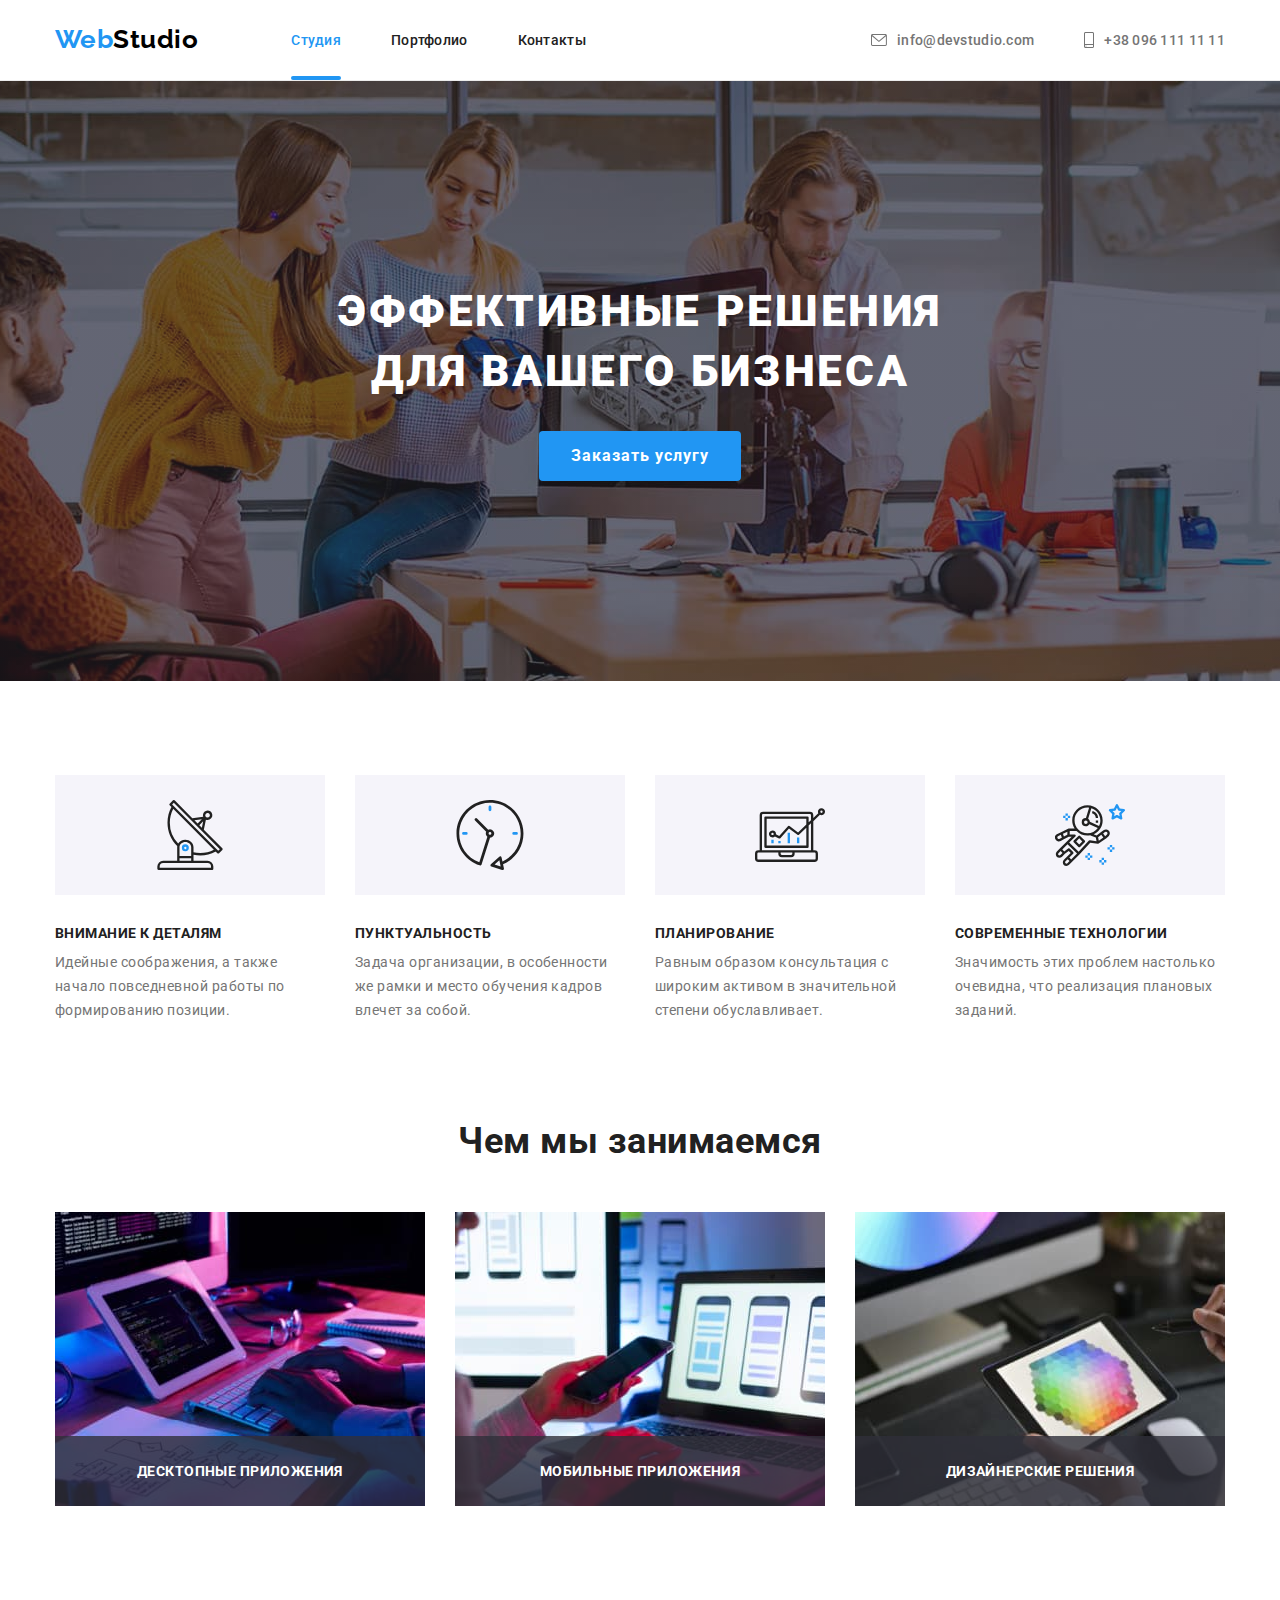
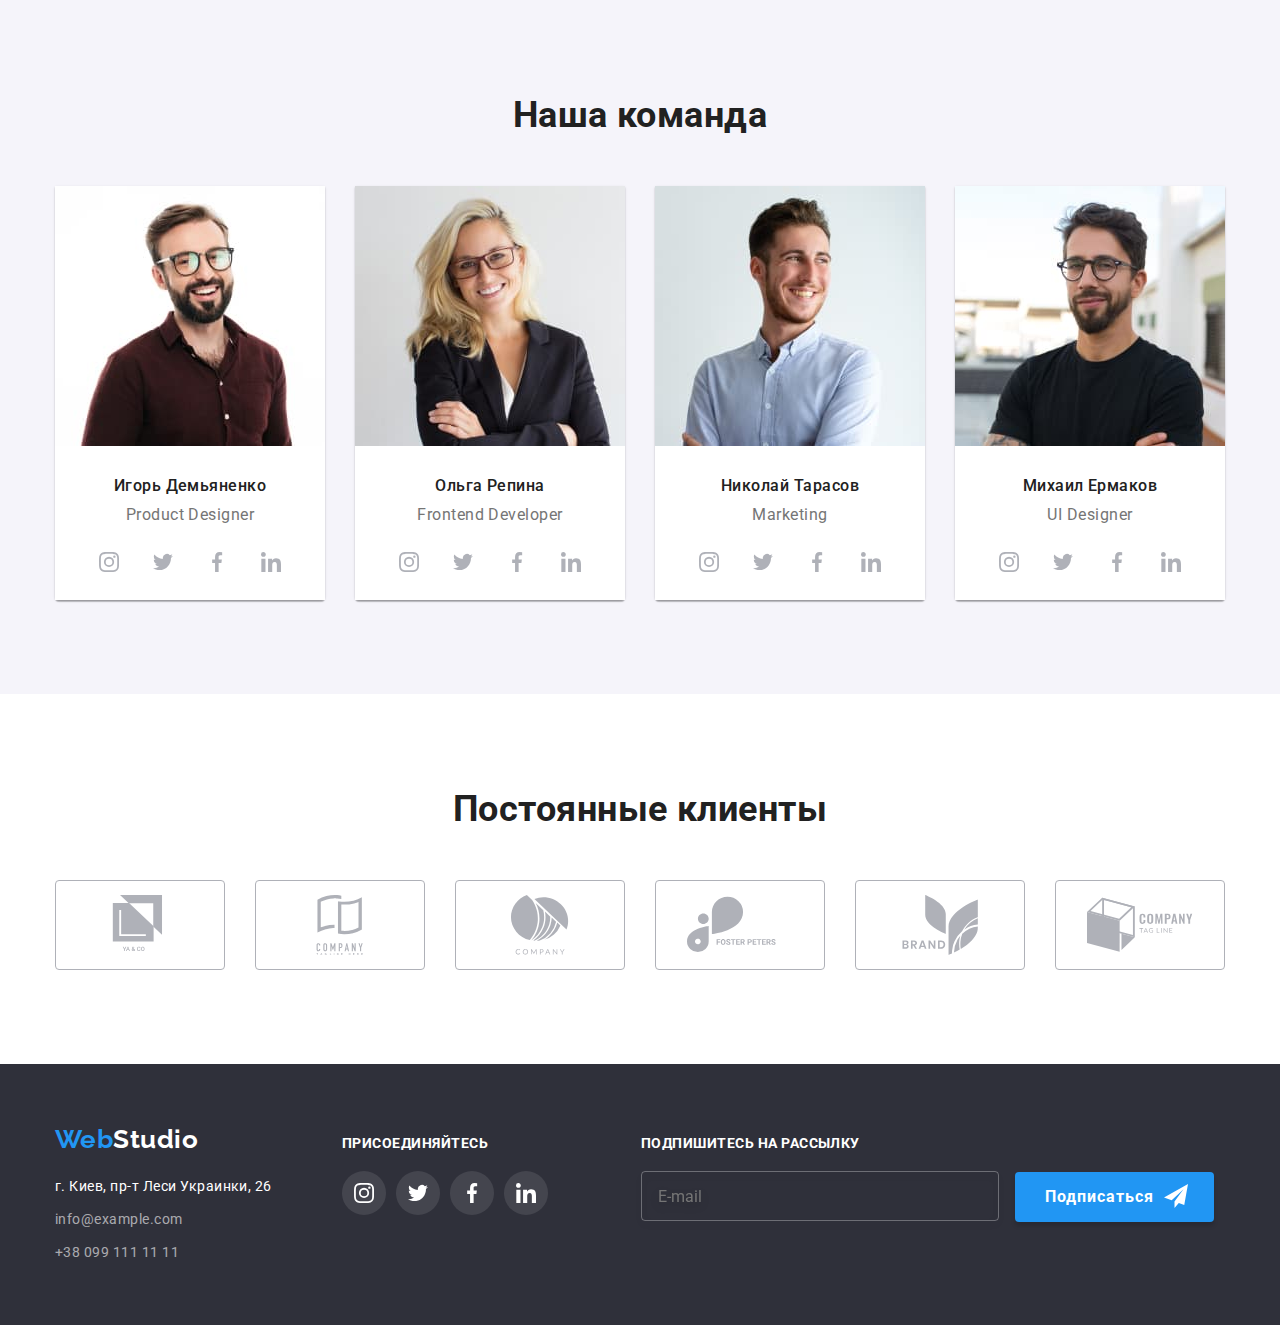
==== commit 49c604bb: "добавляет "работу над ошибками"" ====
--- a/index.html
+++ b/index.html
@@ -273,7 +273,7 @@
        
         <!--Our customers-->
         <section class="customers">
-            <div class="customers-container">
+            <div class="container">
                 <h2 class="customer-title">Постоянные клиенты</h2>
                 <ul class="list customers-list">
                     <li class="customers-list-item">
--- a/css/main.min.css
+++ b/css/main.min.css
@@ -1,2 +1,2 @@
-:root{--text-font: "Roboto", sans-serif;--logo-font: "Raleway", sans-serif;--main-text-color: #757575;--title-text-color: #212121;--accent-color: #2196f3;--main-bg-color: #ffffff;--accent-bg-color: #f5f4fa;--header-bg-color: #2f303a;--link-color: #afb1b8}.visually-hidden{position:absolute !important;clip:rect(1px 1px 1px 1px);clip:rect(1px, 1px, 1px, 1px);padding:0 !important;border:0 !important;height:1px !important;width:1px !important;overflow:hidden}.social-list-link,.navigation,.address-link-item,.address-list-link,.icon-box,.customers-list,.customers-list-link,.modal-form-label-policy{display:flex;align-items:center}.footer-section__footer-social-links{display:flex;flex-wrap:wrap}.hero-title,.customers-list-link{margin-left:auto;margin-right:auto}body{font-family:var(--text-font);color:var(--main-text-color);letter-spacing:0.03em}img{display:block;max-width:100%;height:auto}.address,.footer-address-list{font-style:normal}.link{text-decoration:none}.list{padding:0;margin:0;list-style-type:none}.is-hidden{visibility:hidden;opacity:0;pointer-events:none}.hero,.footer{background-color:var(--header-bg-color)}.header,.advantages,.doing,.portfolio{background-color:var(--main-bg-color)}.team{background-color:var(--accent-bg-color)}.container{margin-left:auto;margin-right:auto;width:1200px;padding-left:15px;padding-right:15px}.container_header{display:flex;align-items:center;justify-content:space-between}.logotype{font-family:var(--logo-font);font-weight:700;font-size:26px;line-height:1.192;color:#000000}.logotype_web{color:var(--accent-color)}.logotype_studio{color:#ffffff}.social-list{display:flex;margin:0 auto;justify-content:center;align-content:center}.social-list-link{justify-content:center;width:44px;height:44px;background-color:var(--main-bg-color);fill:var(--link-color);border-radius:50%;transition:background-color 250ms cubic-bezier(0.4, 0, 0.2, 1)}.social-list-link:hover,.social-list-link:focus{background-color:var(--accent-color)}.social-list-link:hover .social-list-icon,.social-list-link:focus .social-list-icon{fill:var(--main-bg-color)}.social-list-item:not(:last-child){margin-right:10px}.social-list-icon{width:20px;height:20px;transition:fill 250ms cubic-bezier(0.4, 0, 0.2, 1)}.header{border-bottom:1px solid #ececec;align-items:center}.navigation-list,.address-link{display:flex}.icon-envelope{width:16px;height:12px;fill:var(--main-text-color);margin-right:10px;transition:fill 250ms cubic-bezier(0.4, 0, 0.2, 1)}.icon-smartphone{width:10px;height:16px;fill:var(--main-text-color);margin-right:10px;transition:fill 250ms cubic-bezier(0.4, 0, 0.2, 1)}.navigation-list__link,.address-list-link{padding-top:32px;padding-bottom:32px}.address-link-item:not(:last-child){margin-right:50px}.address{margin-left:auto}.logotype{margin-right:93px;padding-top:24px;padding-bottom:25px}.navigation-list__item:not(:last-child){margin-right:50px}.navigation-list__link{font-weight:500;font-size:14px;line-height:1.143;letter-spacing:0.02em;color:var(--title-text-color);transition:color 250ms cubic-bezier(0.4, 0, 0.2, 1)}.navigation-list__link:hover,.navigation-list__link:focus{color:var(--accent-color);cursor:pointer}.navigation-list__link.current{color:var(--accent-color);position:relative}.navigation-list__link.current::after{content:"";position:absolute;left:0;bottom:0;border-bottom:4px solid var(--accent-color);border-radius:2px;width:100%}.address-list-link{font-weight:500;font-size:14px;line-height:1.143;letter-spacing:0.02em;color:var(--main-text-color);transition:color 250ms cubic-bezier(0.4, 0, 0.2, 1)}.address-list-link:hover,.address-list-link:focus{color:var(--accent-color);cursor:pointer}.address-list-link:hover .icon-envelope,.address-list-link:focus .icon-envelope{fill:var(--accent-color)}.address-list-link:hover .icon-smartphone,.address-list-link:focus .icon-smartphone{fill:var(--accent-color)}.hero{max-width:1600px;margin:0 auto;padding-top:200px;padding-bottom:200px;text-align:center;background-image:linear-gradient(to right, rgba(47,48,58,0.4), rgba(47,48,58,0.4)),url(../images/hero/hero-img.jpg);background-size:cover;background-repeat:no-repeat;background-position:center}.hero-title{margin-top:0;margin-bottom:30px;width:696px;font-weight:900;font-size:44px;line-height:1.364;letter-spacing:0.06em;text-transform:uppercase;color:#ffffff;text-align:center}.service-btn{display:inline-block;min-width:200px;height:50px;padding:10px 32px;border-radius:4px;font-weight:700;font-size:16px;line-height:1.875;letter-spacing:0.06em;background-color:var(--accent-color);color:#ffffff;border:none}.service-btn:hover,.service-btn:focus{cursor:pointer}.advantages{padding-top:94px;padding-bottom:94px}.advantages-list{display:flex}.icon-box{justify-content:center;height:120px;background-color:var(--accent-bg-color)}.advantages-icon{width:70px;height:70px}.advantages-list-item{width:270px}.advantages-list-item:not(:last-child){margin-right:30px}.advantages-list-name{margin-top:30px;margin-bottom:10px;color:var(--title-text-color);font-weight:700;font-size:14px;line-height:1.143;text-align:left;text-transform:uppercase}.advantages-list-description{height:75px;margin-top:0;margin-bottom:0;font-weight:400;font-size:14px;line-height:1.714;text-align:left}.doing{padding-bottom:94px}.title-doing{margin-top:0;margin-bottom:50px;color:var(--title-text-color);font-weight:700;font-size:36px;line-height:1.167;text-align:center}.doing-list{display:flex;margin-left:-15px;margin-right:-15px}.doing-list-item{margin-left:15px;margin-right:15px;position:relative}.description-doing{display:flex;align-items:center;justify-content:center;padding:0;margin:0;font-weight:700;font-size:14px;line-height:1.143;text-align:center;letter-spacing:0.03em;text-transform:uppercase;font-family:var(--text-font);color:var(--main-bg-color);position:absolute;background-color:rgba(47,48,58,0.8);bottom:0;left:0;width:100%;padding-top:27px;padding-bottom:27px}.team{padding-top:94px;padding-bottom:94px}.team-title{margin-top:0;margin-bottom:50px;color:var(--title-text-color);font-weight:700;font-size:36px;line-height:1.167;text-align:center}.team-list{display:flex;margin-top:0;margin-bottom:0}.team-list-item{width:270px;box-shadow:0px 1px 3px rgba(0,0,0,0.12),0px 1px 1px rgba(0,0,0,0.14),0px 2px 1px rgba(0,0,0,0.2);border-radius:0px 0px 4px 4px}.team-list-item:not(:last-child){margin-right:30px}.team-list-img{border-radius:0px}.team-card{background-color:var(--main-bg-color);padding-top:30px;padding-bottom:16px;padding-left:32px;padding-right:32px}.team-name{color:var(--title-text-color);font-weight:500;font-size:16px;line-height:1.188;text-align:center;margin-top:0;margin-bottom:10px}.team-position{font-weight:400;font-size:16px;line-height:1.188;text-align:center;margin-top:0;margin-bottom:16px}.customers{padding-top:94px;padding-bottom:94px}.customer-title{margin-top:0;margin-bottom:50px;color:var(--title-text-color);font-weight:700;font-size:36px;line-height:1.167;text-align:center}.customers-list{justify-content:center;margin-left:auto;margin-right:auto}.customers-list-item{width:170px;height:90px}.customers-list-item:not(:last-child){margin-right:30px}.customers-list-link{width:100%;height:100%;border:1px solid var(--link-color);border-radius:4px;justify-content:center;transition:border-color 250ms cubic-bezier(0.4, 0, 0.2, 1)}.customers-list-link:hover,.customers-list-link:focus{border-color:var(--accent-color)}.customers-list-link:hover .customer-list-icon,.customers-list-link:focus .customer-list-icon{fill:var(--accent-color)}.customer-list-icon{fill:var(--link-color);width:106px;height:60px;transition:fill 250ms cubic-bezier(0.4, 0, 0.2, 1)}.footer{display:flex;padding-top:60px;padding-bottom:60px}.footer-section{display:flex;align-items:baseline}.footer-logo{padding:0;margin:0}.footer-address-item.mail{margin-top:9px;margin-bottom:9px}.footer-address-list{margin-right:0;margin-top:20px}.footer-address-link{font-weight:400;font-size:14px;line-height:1.714;color:var(--main-bg-color)}.footer-mail-link,.footer-tel-link{font-weight:400;font-size:14px;line-height:1.714;color:rgba(255,255,255,0.6)}.footer-section__footer-address{margin-right:70px}.footer-section__footer-social-links{width:206px;align-items:baseline;margin-right:93px}.join,.subscription-title{margin-top:0;margin-bottom:20px;color:var(--main-bg-color);font-weight:700;font-size:14px;line-height:1.143;text-transform:uppercase}.footer-link{background-color:rgba(255,255,255,0.1);fill:var(--main-bg-color);border-radius:50%}.footer-section__subscription{display:block;min-width:580px}.subscription-input{display:inline-flex;align-items:center;width:358px;padding-top:15px;padding-bottom:15px;padding-left:16px;margin-right:12px;background-color:inherit;color:var(--main-bg-color);font-weight:400;font-size:16px;line-height:1.25;border:1px solid rgba(255,255,255,0.3);filter:drop-shadow(0px 4px 4px rgba(0,0,0,0.15));border-radius:4px}.send-btn{display:inline-block;position:relative;align-items:center;margin:0 auto;padding:10px 60px 10px 30px;background:var(--accent-color);box-shadow:0px 4px 4px rgba(0,0,0,0.15);border-radius:4px;border:none;font-weight:700;font-size:16px;line-height:1.875;letter-spacing:0.06em;color:var(--main-bg-color)}.send{position:absolute;top:25%;width:24px;height:24px;fill:var(--main-bg-color);margin-left:10px}.backdrop{position:fixed;top:0;left:0;width:100%;height:100%;background-color:rgba(0,0,0,0.2);transition:all 250ms cubic-bezier(0.4, 0, 0.2, 1)}.modal{position:absolute;top:50%;left:50%;transform:translate(-50%, -50%);width:528px;height:581px;padding:40px;background-color:#ffffff;box-shadow:0px 1px 3px rgba(0,0,0,0.12),0px 1px 1px rgba(0,0,0,0.14),0px 2px 1px rgba(0,0,0,0.2);border-radius:4px}.message{margin:0;margin-bottom:2px;padding:0;font-weight:700;font-size:20px;line-height:1.15;text-align:center;color:var(--title-text-color)}.modal-close-btn{position:absolute;top:8px;right:8px;width:30px;height:30px;background:transparent;border:1px solid rgba(0,0,0,0.1);border-radius:50%;cursor:pointer}.modal-close-btn:hover,.modal-close-btn:focus{outline:none}.close-btn{position:absolute;width:18px;height:18px;top:50%;left:50%;transform:translate(-50%, -50%)}.close-btn:hover,.close-btn:focus{fill:var(--accent-color)}.modal-form{display:flex;flex-direction:column}.modal-form-input-label{margin-top:10px;margin-bottom:4px;font-size:12px;line-height:1.67;letter-spacing:0.01em}.modal-form-input-wrapper{display:block;position:relative}.modal-form-input{display:block;width:100%;height:40px;border:1px solid rgba(33,33,33,0.2);border-radius:4px;padding-left:42px;transition:border-color 250ms cubic-bezier(0.4, 0, 0.2, 1)}.modal-form-input:focus{outline:none;border-color:var(--accent-color)}.modal-form-icon{position:absolute;top:50%;left:12px;transform:translateY(-50%);display:block;width:18px;height:18px;fill:var(--title-text-color);transition:fill 250ms cubic-bezier(0.4, 0, 0.2, 1)}.modal-form-input:focus+.modal-form-icon{fill:var(--accent-color)}.modal-form-message{display:block;width:100%;height:120px;padding:12px 16px;border:1px solid rgba(33,33,33,0.2);border-radius:4px;font-size:14px;line-height:1.143;letter-spacing:0.01em;resize:none;transition:border-color 250ms cubic-bezier(0.4, 0, 0.2, 1)}.modal-form-message:focus{outline:none;border-color:var(--accent-color)}.modal-form-message::placeholder{color:rgba(117,117,117,0.5)}.modal-form-label-policy{flex-wrap:wrap;margin-top:20px;margin-bottom:30px;font-weight:400;font-size:14px;line-height:1.714;text-decoration:var(--accent-color)}.modal-form-label-policy::before{display:inline-block;width:16px;height:15px;outline:1px solid var(--title-text-color);content:"";margin-right:8px}.modal-form-check-policy:checked+.modal-form-label-policy::before{background-color:var(--accent-color);background-image:url("../images/icon/check.svg")}.link-policy{margin-left:5px;text-decoration:underline}.modal-form-btn{min-width:200px;border:none;padding:10px 55px;font-weight:700;font-size:16px;line-height:1.875;letter-spacing:0.06em;background:var(--accent-color);color:#ffffff;box-shadow:0px 4px 4px rgba(0,0,0,0.15);border-radius:4px;cursor:pointer;transition:background-color 250ms cubic-bezier(0.4, 0, 0.2, 1);align-self:center}.modal-form-btn:hover,.modal-form-btn:focus{background-color:#188ce8;outline:none}
+:root{--text-font: "Roboto", sans-serif;--logo-font: "Raleway", sans-serif;--main-text-color: #757575;--title-text-color: #212121;--accent-color: #2196f3;--main-bg-color: #ffffff;--accent-bg-color: #f5f4fa;--header-bg-color: #2f303a;--link-color: #afb1b8}.visually-hidden{position:absolute !important;clip:rect(1px 1px 1px 1px);clip:rect(1px, 1px, 1px, 1px);padding:0 !important;border:0 !important;height:1px !important;width:1px !important;overflow:hidden}.social-list-link,.navigation,.address-link-item,.address-list-link,.icon-box,.customers-list,.customers-list-link,.modal-form-label-policy{display:flex;align-items:center}.hero-title,.customers-list-link{margin-left:auto;margin-right:auto}body{font-family:var(--text-font);color:var(--main-text-color);letter-spacing:0.03em}img{display:block;max-width:100%;height:auto}.address,.footer-address-list{font-style:normal}.link{text-decoration:none}.list{padding:0;margin:0;list-style-type:none}.is-hidden{visibility:hidden;opacity:0;pointer-events:none}.hero,.footer{background-color:var(--header-bg-color)}.header,.advantages,.doing,.portfolio{background-color:var(--main-bg-color)}.team{background-color:var(--accent-bg-color)}.container{margin-left:auto;margin-right:auto;width:1200px;padding-left:15px;padding-right:15px}.container_header{display:flex;align-items:center;justify-content:space-between}.logotype{font-family:var(--logo-font);font-weight:700;font-size:26px;line-height:1.192;color:#000000}.logotype_web{color:var(--accent-color)}.logotype_studio{color:#ffffff}.social-list{display:flex;justify-content:center;align-content:center}.social-list-link{justify-content:center;width:44px;height:44px;background-color:var(--main-bg-color);fill:var(--link-color);border-radius:50%;transition:background-color 250ms cubic-bezier(0.4, 0, 0.2, 1)}.social-list-link:hover,.social-list-link:focus{background-color:var(--accent-color)}.social-list-link:hover .social-list-icon,.social-list-link:focus .social-list-icon{fill:var(--main-bg-color)}.social-list-item:not(:last-child){margin-right:10px}.social-list-icon{width:20px;height:20px;transition:fill 250ms cubic-bezier(0.4, 0, 0.2, 1)}.header{border-bottom:1px solid #ececec;align-items:center}.navigation-list,.address-link{display:flex}.icon-envelope{width:16px;height:12px;fill:var(--main-text-color);margin-right:10px;transition:fill 250ms cubic-bezier(0.4, 0, 0.2, 1)}.icon-smartphone{width:10px;height:16px;fill:var(--main-text-color);margin-right:10px;transition:fill 250ms cubic-bezier(0.4, 0, 0.2, 1)}.navigation-list__link,.address-list-link{padding-top:32px;padding-bottom:32px}.address-link-item:not(:last-child){margin-right:50px}.address{margin-left:auto}.logotype{margin-right:93px;padding-top:24px;padding-bottom:25px}.navigation-list__item:not(:last-child){margin-right:50px}.navigation-list__link{font-weight:500;font-size:14px;line-height:1.143;letter-spacing:0.02em;color:var(--title-text-color);transition:color 250ms cubic-bezier(0.4, 0, 0.2, 1)}.navigation-list__link:hover,.navigation-list__link:focus{color:var(--accent-color);cursor:pointer}.navigation-list__link.current{color:var(--accent-color);position:relative}.navigation-list__link.current::after{content:"";position:absolute;left:0;bottom:0;border-bottom:4px solid var(--accent-color);border-radius:2px;width:100%}.address-list-link{font-weight:500;font-size:14px;line-height:1.143;letter-spacing:0.02em;color:var(--main-text-color);transition:color 250ms cubic-bezier(0.4, 0, 0.2, 1)}.address-list-link:hover,.address-list-link:focus{color:var(--accent-color);cursor:pointer}.address-list-link:hover .icon-envelope,.address-list-link:focus .icon-envelope{fill:var(--accent-color)}.address-list-link:hover .icon-smartphone,.address-list-link:focus .icon-smartphone{fill:var(--accent-color)}.hero{max-width:1600px;margin:0 auto;padding-top:200px;padding-bottom:200px;text-align:center;background-image:linear-gradient(to right, rgba(47,48,58,0.4), rgba(47,48,58,0.4)),url(../images/hero/hero-img.jpg);background-size:cover;background-repeat:no-repeat;background-position:center}.hero-title{margin-top:0;margin-bottom:30px;width:696px;font-weight:900;font-size:44px;line-height:1.364;letter-spacing:0.06em;text-transform:uppercase;color:#ffffff;text-align:center}.service-btn{display:inline-block;min-width:200px;height:50px;padding:10px 32px;border-radius:4px;font-weight:700;font-size:16px;line-height:1.875;letter-spacing:0.06em;background-color:var(--accent-color);color:#ffffff;border:none}.service-btn:hover,.service-btn:focus{cursor:pointer}.advantages{padding-top:94px;padding-bottom:94px}.advantages-list{display:flex}.icon-box{margin-bottom:30px;justify-content:center;height:120px;background-color:var(--accent-bg-color)}.advantages-icon{width:70px;height:70px}.advantages-list-item{width:270px}.advantages-list-item:not(:last-child){margin-right:30px}.advantages-list-name{margin-bottom:10px;color:var(--title-text-color);font-weight:700;font-size:14px;line-height:1.143;text-align:left;text-transform:uppercase}.advantages-list-description{height:75px;margin-top:0;margin-bottom:0;font-weight:400;font-size:14px;line-height:1.714;text-align:left}.doing{padding-bottom:94px}.title-doing{margin-top:0;margin-bottom:50px;color:var(--title-text-color);font-weight:700;font-size:36px;line-height:1.167;text-align:center}.doing-list{display:flex;margin-left:-15px;margin-right:-15px}.doing-list-item{margin-left:15px;margin-right:15px;position:relative}.description-doing{display:flex;align-items:center;justify-content:center;padding:0;margin:0;font-weight:700;font-size:14px;line-height:1.143;text-align:center;letter-spacing:0.03em;text-transform:uppercase;font-family:var(--text-font);color:var(--main-bg-color);position:absolute;background-color:rgba(47,48,58,0.8);bottom:0;left:0;width:100%;padding-top:27px;padding-bottom:27px}.team{padding-top:94px;padding-bottom:94px}.team-title{margin-top:0;margin-bottom:50px;color:var(--title-text-color);font-weight:700;font-size:36px;line-height:1.167;text-align:center}.team-list{display:flex;margin-top:0;margin-bottom:0}.team-list-item{width:270px;box-shadow:0px 1px 3px rgba(0,0,0,0.12),0px 1px 1px rgba(0,0,0,0.14),0px 2px 1px rgba(0,0,0,0.2);border-radius:0px 0px 4px 4px}.team-list-item:not(:last-child){margin-right:30px}.team-list-img{border-radius:0px}.team-card{background-color:var(--main-bg-color);padding-top:30px;padding-bottom:16px;padding-left:32px;padding-right:32px}.team-name{color:var(--title-text-color);font-weight:500;font-size:16px;line-height:1.188;text-align:center;margin-top:0;margin-bottom:10px}.team-position{font-weight:400;font-size:16px;line-height:1.188;text-align:center;margin-top:0;margin-bottom:16px}.customers{padding-top:94px;padding-bottom:94px}.customer-title{margin-top:0;margin-bottom:50px;color:var(--title-text-color);font-weight:700;font-size:36px;line-height:1.167;text-align:center}.customers-list{justify-content:center;margin-left:auto;margin-right:auto}.customers-list-item{width:170px;height:90px}.customers-list-item:not(:last-child){margin-right:30px}.customers-list-link{width:100%;height:100%;border:1px solid var(--link-color);border-radius:4px;justify-content:center;transition:border-color 250ms cubic-bezier(0.4, 0, 0.2, 1)}.customers-list-link:hover,.customers-list-link:focus{border-color:var(--accent-color)}.customers-list-link:hover .customer-list-icon,.customers-list-link:focus .customer-list-icon{fill:var(--accent-color)}.customer-list-icon{fill:var(--link-color);width:106px;height:60px;transition:fill 250ms cubic-bezier(0.4, 0, 0.2, 1)}.footer{display:flex;padding-top:60px;padding-bottom:60px}.footer-section{display:flex;align-items:baseline}.footer-logo{padding:0;margin:0}.footer-address-item.mail{margin-top:9px;margin-bottom:9px}.footer-address-list{margin-right:0;margin-top:20px}.footer-address-link{font-weight:400;font-size:14px;line-height:1.714;color:var(--main-bg-color)}.footer-address-link:hover,.footer-address-link:focus{color:var(--accent-color);cursor:pointer}.footer-mail-link,.footer-tel-link{font-weight:400;font-size:14px;line-height:1.714;color:rgba(255,255,255,0.6)}.footer-mail-link:hover,.footer-mail-link:focus,.footer-tel-link:hover,.footer-tel-link:focus{color:var(--accent-color);cursor:pointer}.footer-section__footer-address{margin-right:70px}.footer-section__footer-social-links{width:auto;align-items:baseline}.join,.subscription-title{margin-top:0;margin-bottom:20px;color:var(--main-bg-color);font-weight:700;font-size:14px;line-height:1.143;text-transform:uppercase}.footer-link{background-color:rgba(255,255,255,0.1);fill:var(--main-bg-color);border-radius:50%}.footer-section__subscription{display:block;min-width:570px;margin-left:93px}.subscription-input{display:inline-flex;align-items:center;height:50px;width:358px;padding-top:15px;padding-bottom:15px;padding-left:16px;padding-right:295px;margin-right:12px;background-color:inherit;color:var(--main-bg-color);font-weight:400;font-size:16px;line-height:1.25;border:1px solid rgba(255,255,255,0.3);filter:drop-shadow(0px 4px 4px rgba(0,0,0,0.15));border-radius:4px}.send-btn{display:inline-block;position:relative;align-items:center;margin:0 auto;padding:10px 60px 10px 30px;background:var(--accent-color);box-shadow:0px 4px 4px rgba(0,0,0,0.15);border-radius:4px;border:none;font-weight:700;font-size:16px;line-height:1.875;letter-spacing:0.06em;color:var(--main-bg-color)}.send{position:absolute;top:25%;width:24px;height:24px;fill:var(--main-bg-color);margin-left:10px}.backdrop{position:fixed;top:0;left:0;width:100%;height:100%;background-color:rgba(0,0,0,0.2);transition:all 250ms cubic-bezier(0.4, 0, 0.2, 1)}.modal{position:absolute;top:50%;left:50%;transform:translate(-50%, -50%);width:528px;height:581px;padding:40px;background-color:#ffffff;box-shadow:0px 1px 3px rgba(0,0,0,0.12),0px 1px 1px rgba(0,0,0,0.14),0px 2px 1px rgba(0,0,0,0.2);border-radius:4px}.message{margin:0;margin-bottom:2px;padding:0;font-weight:700;font-size:20px;line-height:1.15;text-align:center;color:var(--title-text-color)}.modal-close-btn{position:absolute;top:8px;right:8px;width:30px;height:30px;background:transparent;border:1px solid rgba(0,0,0,0.1);border-radius:50%;cursor:pointer}.modal-close-btn:hover,.modal-close-btn:focus{outline:none}.close-btn{position:absolute;width:18px;height:18px;top:50%;left:50%;transform:translate(-50%, -50%)}.close-btn:hover,.close-btn:focus{fill:var(--accent-color)}.modal-form{display:flex;flex-direction:column}.modal-form-input-label{margin-top:10px;margin-bottom:4px;font-size:12px;line-height:1.67;letter-spacing:0.01em}.modal-form-input-wrapper{display:block;position:relative}.modal-form-input{display:block;width:100%;height:40px;border:1px solid rgba(33,33,33,0.2);border-radius:4px;padding-left:42px;transition:border-color 250ms cubic-bezier(0.4, 0, 0.2, 1)}.modal-form-input:focus{outline:none;border-color:var(--accent-color)}.modal-form-icon{position:absolute;top:50%;left:12px;transform:translateY(-50%);display:block;width:18px;height:18px;fill:var(--title-text-color);transition:fill 250ms cubic-bezier(0.4, 0, 0.2, 1)}.modal-form-input:focus+.modal-form-icon{fill:var(--accent-color)}.modal-form-message{display:block;width:100%;height:120px;padding:12px 16px;border:1px solid rgba(33,33,33,0.2);border-radius:4px;font-size:14px;line-height:1.143;letter-spacing:0.01em;resize:none;transition:border-color 250ms cubic-bezier(0.4, 0, 0.2, 1)}.modal-form-message:focus{outline:none;border-color:var(--accent-color)}.modal-form-message::placeholder{color:rgba(117,117,117,0.5)}.modal-form-label-policy{flex-wrap:wrap;margin-top:20px;margin-bottom:30px;font-weight:400;font-size:14px;line-height:1.714;text-decoration:var(--accent-color)}.modal-form-label-policy::before{display:inline-block;width:16px;height:15px;outline:1px solid var(--title-text-color);content:"";margin-right:8px}.modal-form-check-policy:checked+.modal-form-label-policy::before{background-color:var(--accent-color);background-image:url("../images/icon/check.svg")}.link-policy{margin-left:5px;text-decoration:underline}.modal-form-btn{min-width:200px;border:none;padding:10px 55px;font-weight:700;font-size:16px;line-height:1.875;letter-spacing:0.06em;background:var(--accent-color);color:#ffffff;box-shadow:0px 4px 4px rgba(0,0,0,0.15);border-radius:4px;cursor:pointer;transition:background-color 250ms cubic-bezier(0.4, 0, 0.2, 1);align-self:center}.modal-form-btn:hover,.modal-form-btn:focus{background-color:#188ce8;outline:none}
 /*# sourceMappingURL=main.min.css.map */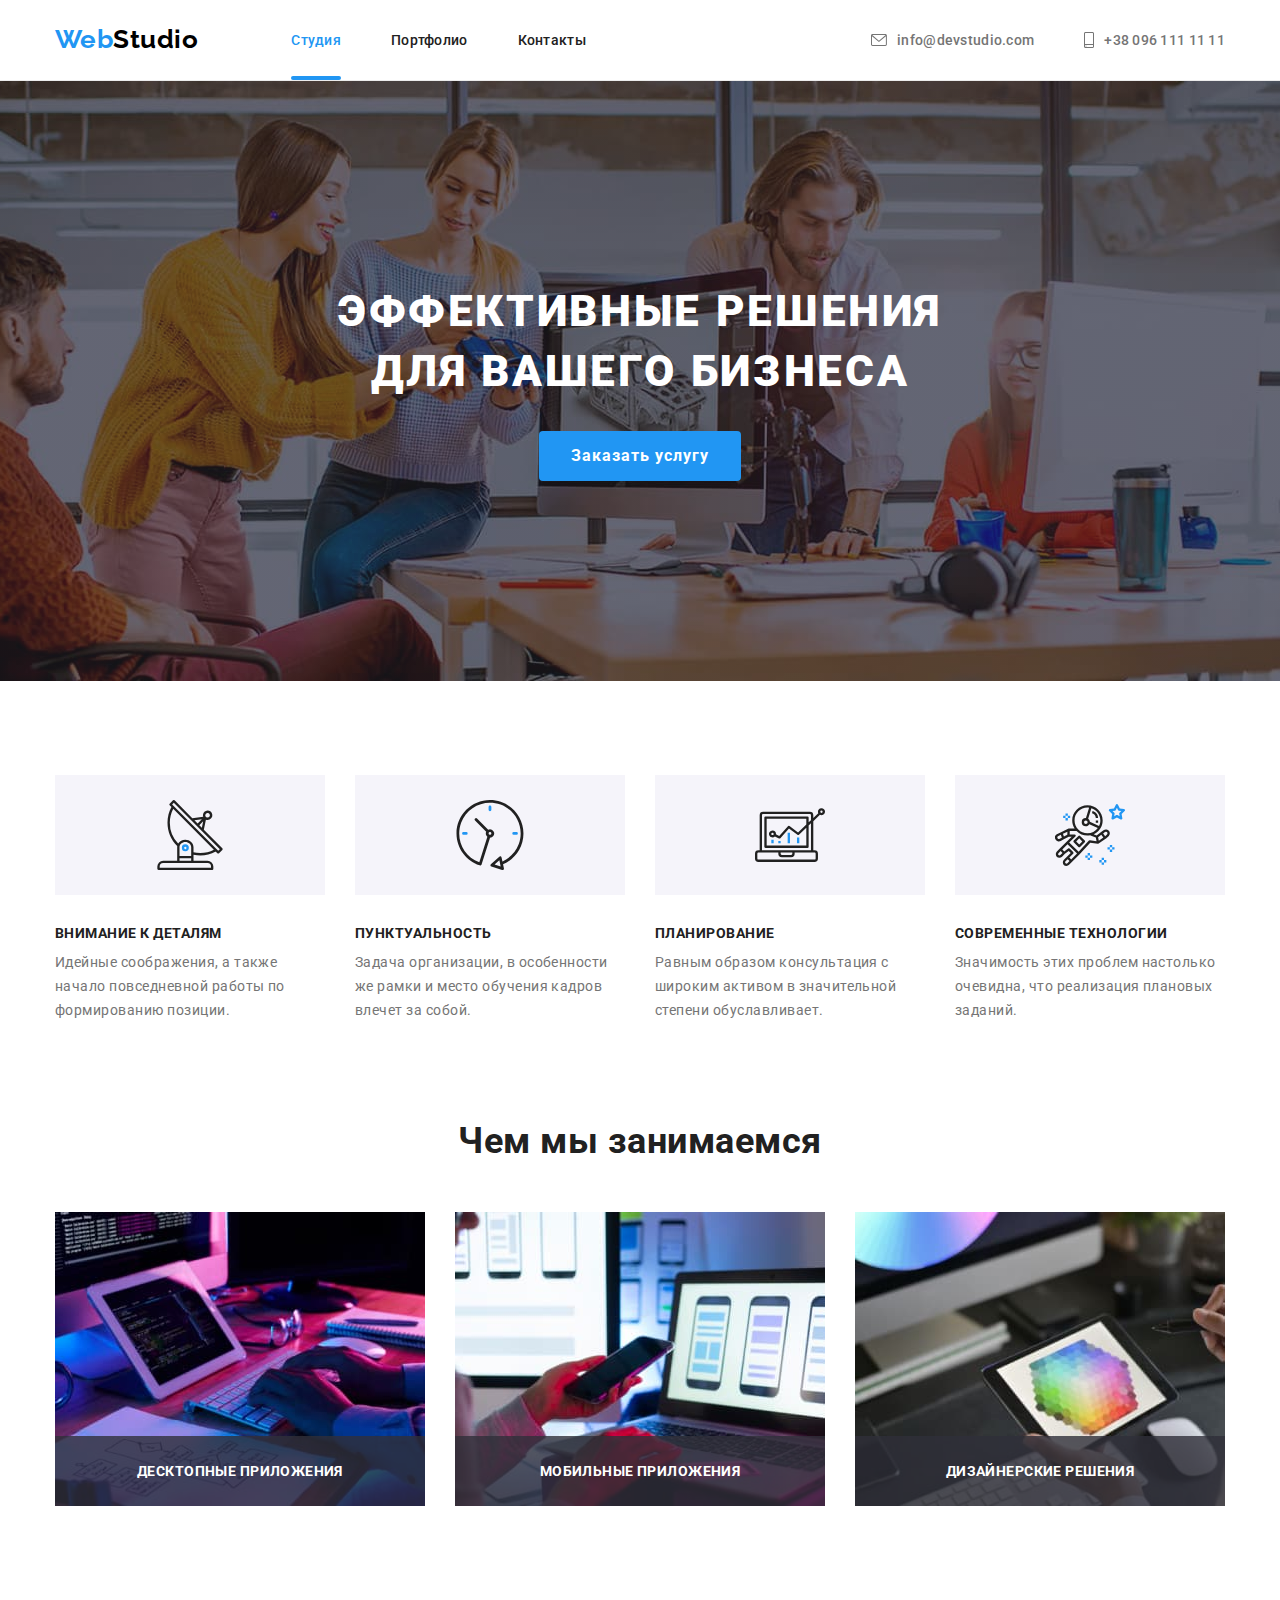
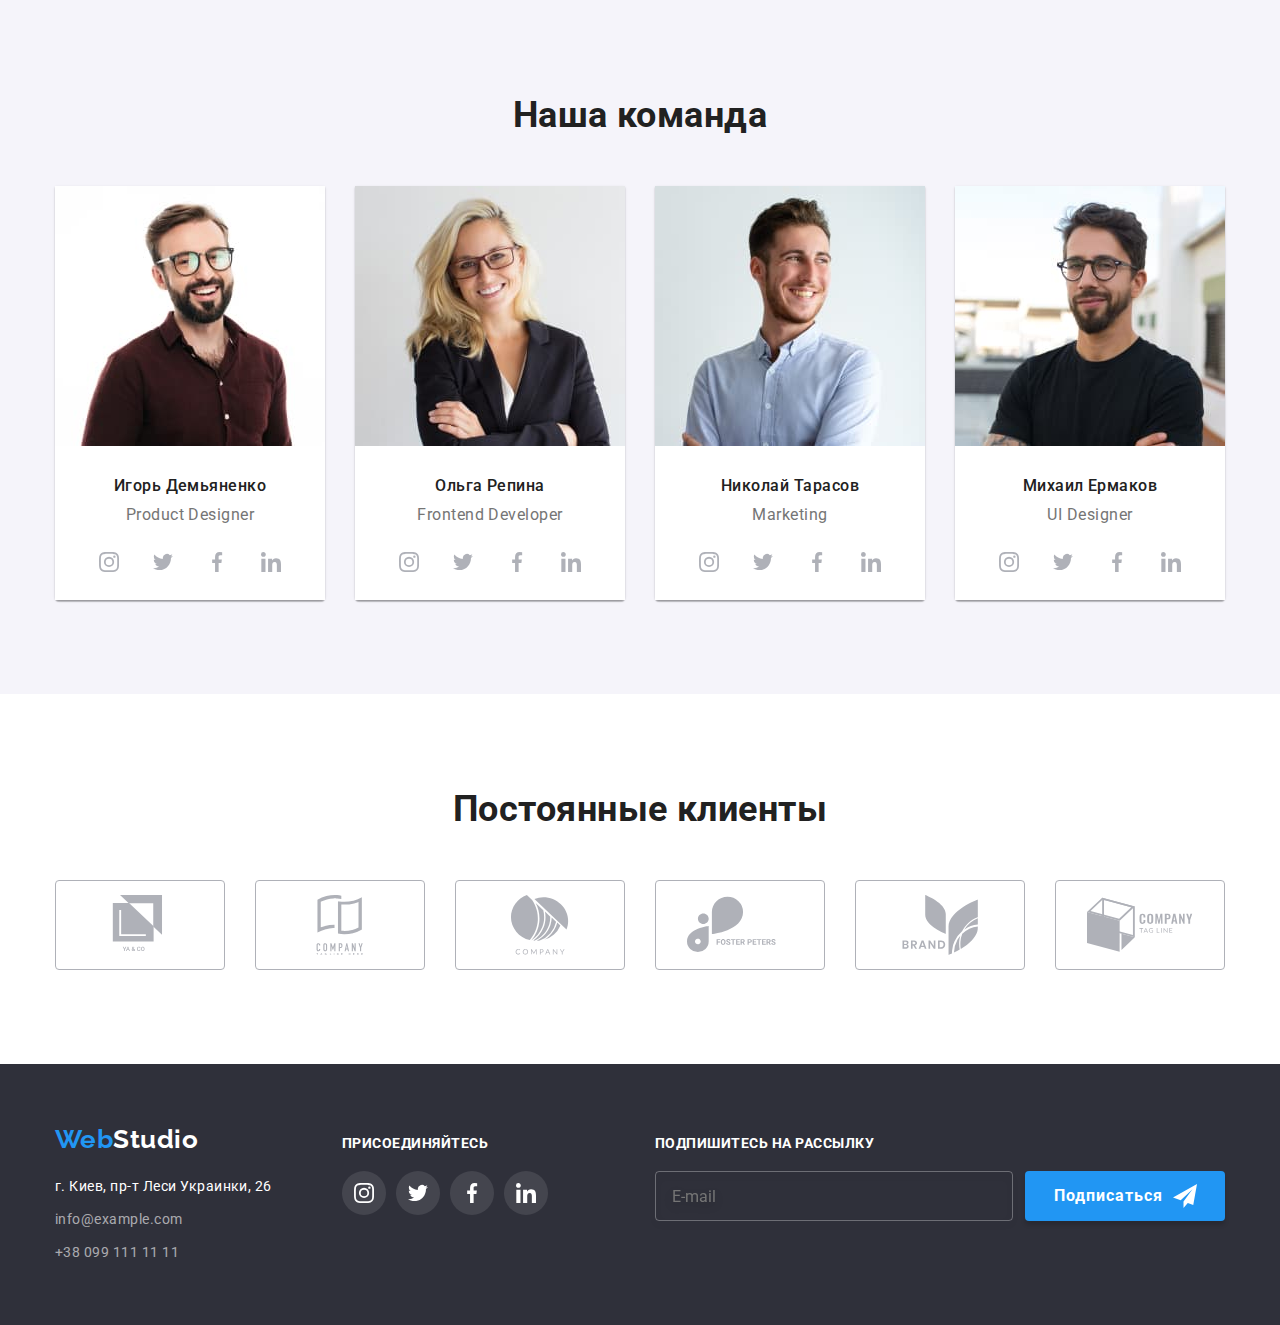
==== commit e3c494a7: "добавляет финальные исправления" ====
--- a/index.html
+++ b/index.html
@@ -326,7 +326,7 @@
     <!--Footer-->
     <footer class="footer">
     <div class="container">
-    <div class="footer-section">
+    <!-- <div class="footer-section"> -->
         <div class="footer-section__footer-address">
         <a class="link logotype footer-logo" href="/"><span class="logotype_web">Web</span><span class="logotype_studio">Studio</span></a>
         <ul class="list footer-address-list">
@@ -379,7 +379,7 @@
         <div class="footer-section__subscription">
             <p class="subscription-title">Подпишитесь на рассылку</p>
             <form action="#" class="subscription-form">
-            <input type="email" name="mail" id="mail" placeholder="E-mail" class="subscription-input">
+            <input type="email" name="mail" id="mail" placeholder="E-mail" class="subscription-input" required>
             <button type="submit" class="send-btn">Подписаться
                 <svg class="send">
                     <use href="./images/icon/sprite.svg#send"></use>
@@ -388,7 +388,7 @@
             </form>
         </div>
     </div>
-    </div>
+    <!-- </div> -->
     </footer>
 
     <!--Modal-window-->
@@ -396,37 +396,46 @@
         <div class="modal">
             <p class="message">Оставьте свои данные, мы вам перезвоним</p>
             <form action="#" class="modal-form">
-                <label for="user-name" class="modal-form-input-label">Имя</label>
+                <label class="contact-form-field">
+                <span class="modal-form-input-label">Имя</span>
                 <span class="modal-form-input-wrapper">
-                <input type="text" name="user-name" id="user-name" class="modal-form-input" required>
+                <input type="text" name="user-name" class="modal-form-input" required>
                     <svg class="modal-form-icon">
                         <use href="./images/icon/sprite.svg#person"></use>
                     </svg>
                 </span>
-
-                <label for="user-phone" class="modal-form-input-label">Телефон</label>
+                </label>
+
+                <label class="contact-form-field">
+                <span class="modal-form-input-label">Телефон</span>
                 <span class="modal-form-input-wrapper">
-                <input type="tel" name="user-phone" id="user-phone" class="modal-form-input" required>
+                <input type="tel" name="user-phone" class="modal-form-input" required>
                 <svg class="modal-form-icon">
                     <use href="./images/icon/sprite.svg#phone"></use>
                 </svg>
                 </span>
-
-                <label for="user-mail" class="modal-form-input-label">Почта</label>
+                </label>
+
+                <label class="contact-form-field">
+                <span class="modal-form-input-label">Почта</span>
                 <span class="modal-form-input-wrapper">
-                <input type="email" name="user-mail" id="user-mail" class="modal-form-input" required>
+                <input type="email" name="user-mail" class="modal-form-input" required>
                 <svg class="modal-form-icon">
                     <use href="./images/icon/sprite.svg#email"></use>
                 </svg>
                 </span>
-
-                <label for="user-message" class="modal-form-input-label">Комментарий</label>
-                <textarea name="user-message" id="user-message" class="modal-form-message" placeholder="Введите текст"></textarea>
-                
+                </label>
+
+                <label class="contact-form-field">
+                <span class="modal-form-input-label">Комментарий</span>
+                <textarea name="user-message" class="modal-form-message" placeholder="Введите текст"></textarea>
+                </label>
+
+                <div class="checkbox-wrapper">
                 <input type="checkbox" name="user-policy" id="policy-check" class="modal-form-check-policy visually-hidden">
                 <label for="policy-check" name="user-policy" class="modal-form-label-policy" required>Соглашаюсь с рассылкой и принимаю
                     <a class="link link-policy" href="#"> Условия договора</a> </label>
-            
+                </div>
                 <button type="submit" class="modal-form-btn">Отправить</button>
             </form>
             
@@ -434,7 +443,7 @@
             <svg class="close-btn">
             <use href="./images/icon/sprite.svg#close"></use>
             </svg>
-        </button>
+            </button>
         </div>
     </div>
 
--- a/css/main.min.css
+++ b/css/main.min.css
@@ -1,2 +1,2 @@
-:root{--text-font: "Roboto", sans-serif;--logo-font: "Raleway", sans-serif;--main-text-color: #757575;--title-text-color: #212121;--accent-color: #2196f3;--main-bg-color: #ffffff;--accent-bg-color: #f5f4fa;--header-bg-color: #2f303a;--link-color: #afb1b8}.visually-hidden{position:absolute !important;clip:rect(1px 1px 1px 1px);clip:rect(1px, 1px, 1px, 1px);padding:0 !important;border:0 !important;height:1px !important;width:1px !important;overflow:hidden}.social-list-link,.navigation,.address-link-item,.address-list-link,.icon-box,.customers-list,.customers-list-link,.modal-form-label-policy{display:flex;align-items:center}.hero-title,.customers-list-link{margin-left:auto;margin-right:auto}body{font-family:var(--text-font);color:var(--main-text-color);letter-spacing:0.03em}img{display:block;max-width:100%;height:auto}.address,.footer-address-list{font-style:normal}.link{text-decoration:none}.list{padding:0;margin:0;list-style-type:none}.is-hidden{visibility:hidden;opacity:0;pointer-events:none}.hero,.footer{background-color:var(--header-bg-color)}.header,.advantages,.doing,.portfolio{background-color:var(--main-bg-color)}.team{background-color:var(--accent-bg-color)}.container{margin-left:auto;margin-right:auto;width:1200px;padding-left:15px;padding-right:15px}.container_header{display:flex;align-items:center;justify-content:space-between}.logotype{font-family:var(--logo-font);font-weight:700;font-size:26px;line-height:1.192;color:#000000}.logotype_web{color:var(--accent-color)}.logotype_studio{color:#ffffff}.social-list{display:flex;justify-content:center;align-content:center}.social-list-link{justify-content:center;width:44px;height:44px;background-color:var(--main-bg-color);fill:var(--link-color);border-radius:50%;transition:background-color 250ms cubic-bezier(0.4, 0, 0.2, 1)}.social-list-link:hover,.social-list-link:focus{background-color:var(--accent-color)}.social-list-link:hover .social-list-icon,.social-list-link:focus .social-list-icon{fill:var(--main-bg-color)}.social-list-item:not(:last-child){margin-right:10px}.social-list-icon{width:20px;height:20px;transition:fill 250ms cubic-bezier(0.4, 0, 0.2, 1)}.header{border-bottom:1px solid #ececec;align-items:center}.navigation-list,.address-link{display:flex}.icon-envelope{width:16px;height:12px;fill:var(--main-text-color);margin-right:10px;transition:fill 250ms cubic-bezier(0.4, 0, 0.2, 1)}.icon-smartphone{width:10px;height:16px;fill:var(--main-text-color);margin-right:10px;transition:fill 250ms cubic-bezier(0.4, 0, 0.2, 1)}.navigation-list__link,.address-list-link{padding-top:32px;padding-bottom:32px}.address-link-item:not(:last-child){margin-right:50px}.address{margin-left:auto}.logotype{margin-right:93px;padding-top:24px;padding-bottom:25px}.navigation-list__item:not(:last-child){margin-right:50px}.navigation-list__link{font-weight:500;font-size:14px;line-height:1.143;letter-spacing:0.02em;color:var(--title-text-color);transition:color 250ms cubic-bezier(0.4, 0, 0.2, 1)}.navigation-list__link:hover,.navigation-list__link:focus{color:var(--accent-color);cursor:pointer}.navigation-list__link.current{color:var(--accent-color);position:relative}.navigation-list__link.current::after{content:"";position:absolute;left:0;bottom:0;border-bottom:4px solid var(--accent-color);border-radius:2px;width:100%}.address-list-link{font-weight:500;font-size:14px;line-height:1.143;letter-spacing:0.02em;color:var(--main-text-color);transition:color 250ms cubic-bezier(0.4, 0, 0.2, 1)}.address-list-link:hover,.address-list-link:focus{color:var(--accent-color);cursor:pointer}.address-list-link:hover .icon-envelope,.address-list-link:focus .icon-envelope{fill:var(--accent-color)}.address-list-link:hover .icon-smartphone,.address-list-link:focus .icon-smartphone{fill:var(--accent-color)}.hero{max-width:1600px;margin:0 auto;padding-top:200px;padding-bottom:200px;text-align:center;background-image:linear-gradient(to right, rgba(47,48,58,0.4), rgba(47,48,58,0.4)),url(../images/hero/hero-img.jpg);background-size:cover;background-repeat:no-repeat;background-position:center}.hero-title{margin-top:0;margin-bottom:30px;width:696px;font-weight:900;font-size:44px;line-height:1.364;letter-spacing:0.06em;text-transform:uppercase;color:#ffffff;text-align:center}.service-btn{display:inline-block;min-width:200px;height:50px;padding:10px 32px;border-radius:4px;font-weight:700;font-size:16px;line-height:1.875;letter-spacing:0.06em;background-color:var(--accent-color);color:#ffffff;border:none}.service-btn:hover,.service-btn:focus{cursor:pointer}.advantages{padding-top:94px;padding-bottom:94px}.advantages-list{display:flex}.icon-box{margin-bottom:30px;justify-content:center;height:120px;background-color:var(--accent-bg-color)}.advantages-icon{width:70px;height:70px}.advantages-list-item{width:270px}.advantages-list-item:not(:last-child){margin-right:30px}.advantages-list-name{margin-bottom:10px;color:var(--title-text-color);font-weight:700;font-size:14px;line-height:1.143;text-align:left;text-transform:uppercase}.advantages-list-description{height:75px;margin-top:0;margin-bottom:0;font-weight:400;font-size:14px;line-height:1.714;text-align:left}.doing{padding-bottom:94px}.title-doing{margin-top:0;margin-bottom:50px;color:var(--title-text-color);font-weight:700;font-size:36px;line-height:1.167;text-align:center}.doing-list{display:flex;margin-left:-15px;margin-right:-15px}.doing-list-item{margin-left:15px;margin-right:15px;position:relative}.description-doing{display:flex;align-items:center;justify-content:center;padding:0;margin:0;font-weight:700;font-size:14px;line-height:1.143;text-align:center;letter-spacing:0.03em;text-transform:uppercase;font-family:var(--text-font);color:var(--main-bg-color);position:absolute;background-color:rgba(47,48,58,0.8);bottom:0;left:0;width:100%;padding-top:27px;padding-bottom:27px}.team{padding-top:94px;padding-bottom:94px}.team-title{margin-top:0;margin-bottom:50px;color:var(--title-text-color);font-weight:700;font-size:36px;line-height:1.167;text-align:center}.team-list{display:flex;margin-top:0;margin-bottom:0}.team-list-item{width:270px;box-shadow:0px 1px 3px rgba(0,0,0,0.12),0px 1px 1px rgba(0,0,0,0.14),0px 2px 1px rgba(0,0,0,0.2);border-radius:0px 0px 4px 4px}.team-list-item:not(:last-child){margin-right:30px}.team-list-img{border-radius:0px}.team-card{background-color:var(--main-bg-color);padding-top:30px;padding-bottom:16px;padding-left:32px;padding-right:32px}.team-name{color:var(--title-text-color);font-weight:500;font-size:16px;line-height:1.188;text-align:center;margin-top:0;margin-bottom:10px}.team-position{font-weight:400;font-size:16px;line-height:1.188;text-align:center;margin-top:0;margin-bottom:16px}.customers{padding-top:94px;padding-bottom:94px}.customer-title{margin-top:0;margin-bottom:50px;color:var(--title-text-color);font-weight:700;font-size:36px;line-height:1.167;text-align:center}.customers-list{justify-content:center;margin-left:auto;margin-right:auto}.customers-list-item{width:170px;height:90px}.customers-list-item:not(:last-child){margin-right:30px}.customers-list-link{width:100%;height:100%;border:1px solid var(--link-color);border-radius:4px;justify-content:center;transition:border-color 250ms cubic-bezier(0.4, 0, 0.2, 1)}.customers-list-link:hover,.customers-list-link:focus{border-color:var(--accent-color)}.customers-list-link:hover .customer-list-icon,.customers-list-link:focus .customer-list-icon{fill:var(--accent-color)}.customer-list-icon{fill:var(--link-color);width:106px;height:60px;transition:fill 250ms cubic-bezier(0.4, 0, 0.2, 1)}.footer{display:flex;padding-top:60px;padding-bottom:60px}.footer-section{display:flex;align-items:baseline}.footer-logo{padding:0;margin:0}.footer-address-item.mail{margin-top:9px;margin-bottom:9px}.footer-address-list{margin-right:0;margin-top:20px}.footer-address-link{font-weight:400;font-size:14px;line-height:1.714;color:var(--main-bg-color)}.footer-address-link:hover,.footer-address-link:focus{color:var(--accent-color);cursor:pointer}.footer-mail-link,.footer-tel-link{font-weight:400;font-size:14px;line-height:1.714;color:rgba(255,255,255,0.6)}.footer-mail-link:hover,.footer-mail-link:focus,.footer-tel-link:hover,.footer-tel-link:focus{color:var(--accent-color);cursor:pointer}.footer-section__footer-address{margin-right:70px}.footer-section__footer-social-links{width:auto;align-items:baseline}.join,.subscription-title{margin-top:0;margin-bottom:20px;color:var(--main-bg-color);font-weight:700;font-size:14px;line-height:1.143;text-transform:uppercase}.footer-link{background-color:rgba(255,255,255,0.1);fill:var(--main-bg-color);border-radius:50%}.footer-section__subscription{display:block;min-width:570px;margin-left:93px}.subscription-input{display:inline-flex;align-items:center;height:50px;width:358px;padding-top:15px;padding-bottom:15px;padding-left:16px;padding-right:295px;margin-right:12px;background-color:inherit;color:var(--main-bg-color);font-weight:400;font-size:16px;line-height:1.25;border:1px solid rgba(255,255,255,0.3);filter:drop-shadow(0px 4px 4px rgba(0,0,0,0.15));border-radius:4px}.send-btn{display:inline-block;position:relative;align-items:center;margin:0 auto;padding:10px 60px 10px 30px;background:var(--accent-color);box-shadow:0px 4px 4px rgba(0,0,0,0.15);border-radius:4px;border:none;font-weight:700;font-size:16px;line-height:1.875;letter-spacing:0.06em;color:var(--main-bg-color)}.send{position:absolute;top:25%;width:24px;height:24px;fill:var(--main-bg-color);margin-left:10px}.backdrop{position:fixed;top:0;left:0;width:100%;height:100%;background-color:rgba(0,0,0,0.2);transition:all 250ms cubic-bezier(0.4, 0, 0.2, 1)}.modal{position:absolute;top:50%;left:50%;transform:translate(-50%, -50%);width:528px;height:581px;padding:40px;background-color:#ffffff;box-shadow:0px 1px 3px rgba(0,0,0,0.12),0px 1px 1px rgba(0,0,0,0.14),0px 2px 1px rgba(0,0,0,0.2);border-radius:4px}.message{margin:0;margin-bottom:2px;padding:0;font-weight:700;font-size:20px;line-height:1.15;text-align:center;color:var(--title-text-color)}.modal-close-btn{position:absolute;top:8px;right:8px;width:30px;height:30px;background:transparent;border:1px solid rgba(0,0,0,0.1);border-radius:50%;cursor:pointer}.modal-close-btn:hover,.modal-close-btn:focus{outline:none}.close-btn{position:absolute;width:18px;height:18px;top:50%;left:50%;transform:translate(-50%, -50%)}.close-btn:hover,.close-btn:focus{fill:var(--accent-color)}.modal-form{display:flex;flex-direction:column}.modal-form-input-label{margin-top:10px;margin-bottom:4px;font-size:12px;line-height:1.67;letter-spacing:0.01em}.modal-form-input-wrapper{display:block;position:relative}.modal-form-input{display:block;width:100%;height:40px;border:1px solid rgba(33,33,33,0.2);border-radius:4px;padding-left:42px;transition:border-color 250ms cubic-bezier(0.4, 0, 0.2, 1)}.modal-form-input:focus{outline:none;border-color:var(--accent-color)}.modal-form-icon{position:absolute;top:50%;left:12px;transform:translateY(-50%);display:block;width:18px;height:18px;fill:var(--title-text-color);transition:fill 250ms cubic-bezier(0.4, 0, 0.2, 1)}.modal-form-input:focus+.modal-form-icon{fill:var(--accent-color)}.modal-form-message{display:block;width:100%;height:120px;padding:12px 16px;border:1px solid rgba(33,33,33,0.2);border-radius:4px;font-size:14px;line-height:1.143;letter-spacing:0.01em;resize:none;transition:border-color 250ms cubic-bezier(0.4, 0, 0.2, 1)}.modal-form-message:focus{outline:none;border-color:var(--accent-color)}.modal-form-message::placeholder{color:rgba(117,117,117,0.5)}.modal-form-label-policy{flex-wrap:wrap;margin-top:20px;margin-bottom:30px;font-weight:400;font-size:14px;line-height:1.714;text-decoration:var(--accent-color)}.modal-form-label-policy::before{display:inline-block;width:16px;height:15px;outline:1px solid var(--title-text-color);content:"";margin-right:8px}.modal-form-check-policy:checked+.modal-form-label-policy::before{background-color:var(--accent-color);background-image:url("../images/icon/check.svg")}.link-policy{margin-left:5px;text-decoration:underline}.modal-form-btn{min-width:200px;border:none;padding:10px 55px;font-weight:700;font-size:16px;line-height:1.875;letter-spacing:0.06em;background:var(--accent-color);color:#ffffff;box-shadow:0px 4px 4px rgba(0,0,0,0.15);border-radius:4px;cursor:pointer;transition:background-color 250ms cubic-bezier(0.4, 0, 0.2, 1);align-self:center}.modal-form-btn:hover,.modal-form-btn:focus{background-color:#188ce8;outline:none}
+:root{--text-font: "Roboto", sans-serif;--logo-font: "Raleway", sans-serif;--main-text-color: #757575;--title-text-color: #212121;--accent-color: #2196f3;--main-bg-color: #ffffff;--accent-bg-color: #f5f4fa;--header-bg-color: #2f303a;--link-color: #afb1b8}.visually-hidden{position:absolute !important;clip:rect(1px 1px 1px 1px);clip:rect(1px, 1px, 1px, 1px);padding:0 !important;border:0 !important;height:1px !important;width:1px !important;overflow:hidden}.social-list-link,.navigation,.address-link-item,.address-list-link,.icon-box,.customers-list,.customers-list-link,.modal-form-label-policy{display:flex;align-items:center}.hero-title,.customers-list-link{margin-left:auto;margin-right:auto}body{font-family:var(--text-font);color:var(--main-text-color);letter-spacing:0.03em}img{display:block;max-width:100%;height:auto}.address,.footer-address-list{font-style:normal}.link{text-decoration:none}.list{padding:0;margin:0;list-style-type:none}.is-hidden{visibility:hidden;opacity:0;pointer-events:none}.hero,.footer{background-color:var(--header-bg-color)}.header,.advantages,.doing,.portfolio{background-color:var(--main-bg-color)}.team{background-color:var(--accent-bg-color)}.container{margin-left:auto;margin-right:auto;width:1200px;padding-left:15px;padding-right:15px}.container_header{display:flex;align-items:center;justify-content:space-between}.logotype{font-family:var(--logo-font);font-weight:700;font-size:26px;line-height:1.192;color:#000000}.logotype_web{color:var(--accent-color)}.logotype_studio{color:#ffffff}.social-list{display:flex;justify-content:center;align-content:center}.social-list-link{justify-content:center;width:44px;height:44px;background-color:var(--main-bg-color);fill:var(--link-color);border-radius:50%;transition:background-color 250ms cubic-bezier(0.4, 0, 0.2, 1)}.social-list-link:hover,.social-list-link:focus{background-color:var(--accent-color)}.social-list-link:hover .social-list-icon,.social-list-link:focus .social-list-icon{fill:var(--main-bg-color)}.social-list-item:not(:last-child){margin-right:10px}.social-list-icon{width:20px;height:20px;transition:fill 250ms cubic-bezier(0.4, 0, 0.2, 1)}.header{border-bottom:1px solid #ececec;align-items:center}.navigation-list,.address-link{display:flex}.icon-envelope{width:16px;height:12px;fill:var(--main-text-color);margin-right:10px;transition:fill 250ms cubic-bezier(0.4, 0, 0.2, 1)}.icon-smartphone{width:10px;height:16px;fill:var(--main-text-color);margin-right:10px;transition:fill 250ms cubic-bezier(0.4, 0, 0.2, 1)}.navigation-list__link,.address-list-link{padding-top:32px;padding-bottom:32px}.address-link-item:not(:last-child){margin-right:50px}.address{margin-left:auto}.logotype{margin-right:93px;padding-top:24px;padding-bottom:25px}.navigation-list__item:not(:last-child){margin-right:50px}.navigation-list__link{display:flex;font-weight:500;font-size:14px;line-height:1.143;letter-spacing:0.02em;color:var(--title-text-color);transition:color 250ms cubic-bezier(0.4, 0, 0.2, 1)}.navigation-list__link:hover,.navigation-list__link:focus{color:var(--accent-color);cursor:pointer}.navigation-list__link.current{color:var(--accent-color);position:relative}.navigation-list__link.current::after{content:"";position:absolute;left:0;bottom:0;border-bottom:4px solid var(--accent-color);border-radius:2px;width:100%}.address-list-link{font-weight:500;font-size:14px;line-height:1.143;letter-spacing:0.02em;color:var(--main-text-color);transition:color 250ms cubic-bezier(0.4, 0, 0.2, 1)}.address-list-link:hover,.address-list-link:focus{color:var(--accent-color);cursor:pointer}.address-list-link:hover .icon-envelope,.address-list-link:focus .icon-envelope{fill:var(--accent-color)}.address-list-link:hover .icon-smartphone,.address-list-link:focus .icon-smartphone{fill:var(--accent-color)}.hero{max-width:1600px;margin:0 auto;padding-top:200px;padding-bottom:200px;text-align:center;background-image:linear-gradient(to right, rgba(47,48,58,0.4), rgba(47,48,58,0.4)),url(../images/hero/hero-img.jpg);background-size:cover;background-repeat:no-repeat;background-position:center}.hero-title{margin-top:0;margin-bottom:30px;width:696px;font-weight:900;font-size:44px;line-height:1.364;letter-spacing:0.06em;text-transform:uppercase;color:#ffffff;text-align:center}.service-btn{display:inline-block;min-width:200px;height:50px;padding:10px 32px;border-radius:4px;font-weight:700;font-size:16px;line-height:1.875;letter-spacing:0.06em;background-color:var(--accent-color);color:#ffffff;border:none}.service-btn:hover,.service-btn:focus{cursor:pointer}.advantages{padding-top:94px;padding-bottom:94px}.advantages-list{display:flex}.icon-box{margin-bottom:30px;justify-content:center;height:120px;background-color:var(--accent-bg-color)}.advantages-icon{width:70px;height:70px}.advantages-list-item{width:270px}.advantages-list-item:not(:last-child){margin-right:30px}.advantages-list-name{margin:0;margin-bottom:10px;color:var(--title-text-color);font-weight:700;font-size:14px;line-height:1.143;text-align:left;text-transform:uppercase}.advantages-list-description{height:75px;margin-top:0;margin-bottom:0;font-weight:400;font-size:14px;line-height:1.714;text-align:left}.doing{padding-bottom:94px}.title-doing{margin-top:0;margin-bottom:50px;color:var(--title-text-color);font-weight:700;font-size:36px;line-height:1.167;text-align:center}.doing-list{display:flex;margin-left:-15px;margin-right:-15px}.doing-list-item{margin-left:15px;margin-right:15px;position:relative}.description-doing{display:flex;align-items:center;justify-content:center;margin:0;font-weight:700;font-size:14px;line-height:1.143;letter-spacing:0.03em;text-transform:uppercase;font-family:var(--text-font);color:var(--main-bg-color);position:absolute;background-color:rgba(47,48,58,0.8);bottom:0;left:0;width:100%;height:70px}.team{padding-top:94px;padding-bottom:94px}.team-title{margin-top:0;margin-bottom:50px;color:var(--title-text-color);font-weight:700;font-size:36px;line-height:1.167;text-align:center}.team-list{display:flex;margin-top:0;margin-bottom:0}.team-list-item{width:270px;box-shadow:0px 1px 3px rgba(0,0,0,0.12),0px 1px 1px rgba(0,0,0,0.14),0px 2px 1px rgba(0,0,0,0.2);border-radius:0px 0px 4px 4px}.team-list-item:not(:last-child){margin-right:30px}.team-list-img{border-radius:0px}.team-card{background-color:var(--main-bg-color);padding-top:30px;padding-bottom:16px;padding-left:32px;padding-right:32px}.team-name{color:var(--title-text-color);font-weight:500;font-size:16px;line-height:1.188;text-align:center;margin-top:0;margin-bottom:10px}.team-position{font-weight:400;font-size:16px;line-height:1.188;text-align:center;margin-top:0;margin-bottom:16px}.customers{padding-top:94px;padding-bottom:94px}.customer-title{margin-top:0;margin-bottom:50px;color:var(--title-text-color);font-weight:700;font-size:36px;line-height:1.167;text-align:center}.customers-list{justify-content:center;margin-left:auto;margin-right:auto}.customers-list-item{width:170px;height:90px}.customers-list-item:not(:last-child){margin-right:30px}.customers-list-link{width:100%;height:100%;border:1px solid var(--link-color);border-radius:4px;justify-content:center;transition:border-color 250ms cubic-bezier(0.4, 0, 0.2, 1)}.customers-list-link:hover,.customers-list-link:focus{border-color:var(--accent-color)}.customers-list-link:hover .customer-list-icon,.customers-list-link:focus .customer-list-icon{fill:var(--accent-color)}.customer-list-icon{fill:var(--link-color);width:106px;height:60px;transition:fill 250ms cubic-bezier(0.4, 0, 0.2, 1)}.footer{display:flex;padding-top:60px;padding-bottom:60px}.footer>.container{display:flex;align-items:baseline}.footer-logo{padding:0;margin:0}.footer-address-item:not(:last-child){margin-bottom:9px}.footer-address-list{margin-right:0;margin-top:20px}.footer-address-link{font-weight:400;font-size:14px;line-height:1.714;color:var(--main-bg-color)}.footer-address-link:hover,.footer-address-link:focus{color:var(--accent-color);cursor:pointer}.footer-mail-link,.footer-tel-link{font-weight:400;font-size:14px;line-height:1.714;color:rgba(255,255,255,0.6)}.footer-mail-link:hover,.footer-mail-link:focus,.footer-tel-link:hover,.footer-tel-link:focus{color:var(--accent-color);cursor:pointer}.footer-section__footer-address{margin-right:70px}.footer-section__footer-social-links{width:auto;align-items:baseline}.join,.subscription-title{margin-top:0;margin-bottom:20px;color:var(--main-bg-color);font-weight:700;font-size:14px;line-height:1.143;text-transform:uppercase}.footer-link{background-color:rgba(255,255,255,0.1);fill:var(--main-bg-color);border-radius:50%}.footer-section__subscription{display:block;min-width:570px;margin-left:auto}.subscription-form{display:flex}.subscription-input{display:inline-flex;align-items:center;height:50px;width:358px;padding-top:15px;padding-bottom:15px;padding-left:16px;padding-right:295px;margin-right:12px;background-color:inherit;color:var(--main-bg-color);font-weight:400;font-size:16px;line-height:1.25;border:1px solid rgba(255,255,255,0.3);filter:drop-shadow(0px 4px 4px rgba(0,0,0,0.15));border-radius:4px}.send-btn{display:flex;align-items:center;align-items:center;justify-content:space-between;padding:10px 28px 10px 29px;background:var(--accent-color);box-shadow:0px 4px 4px rgba(0,0,0,0.15);border-radius:4px;border:none;font-weight:700;font-size:16px;line-height:1.875;letter-spacing:0.06em;color:var(--main-bg-color)}.send{width:24px;height:24px;margin-left:10px}.backdrop{position:fixed;top:0;left:0;width:100%;height:100%;background-color:rgba(0,0,0,0.2);transition:all 250ms cubic-bezier(0.4, 0, 0.2, 1)}.backdrop.is-hidden{opacity:0;visibility:hidden;pointer-events:none}.modal{position:absolute;top:50%;left:50%;transform:translate(-50%, -50%);width:528px;height:581px;padding:32px 40px 39px;background-color:#ffffff;box-shadow:0px 1px 3px rgba(0,0,0,0.12),0px 1px 1px rgba(0,0,0,0.14),0px 2px 1px rgba(0,0,0,0.2);border-radius:4px}.message{margin:0;margin-bottom:12px;padding:0;font-weight:700;font-size:20px;line-height:1.15;letter-spacing:0.03em;text-align:center;color:var(--title-text-color)}.modal-close-btn{position:absolute;top:8px;right:8px;width:30px;height:30px;background:transparent;border:1px solid rgba(0,0,0,0.1);border-radius:50%;cursor:pointer}.modal-close-btn:hover,.modal-close-btn:focus{outline:none}.close-btn{position:absolute;width:18px;height:18px;top:50%;left:50%;transform:translate(-50%, -50%)}.close-btn:hover,.close-btn:focus{fill:var(--accent-color)}.modal-form{display:flex;flex-direction:column}.contact-form-field{display:block;margin-bottom:10px}.modal-form-input-label{display:block;margin-bottom:4px;font-weight:400;font-size:12px;line-height:1.17;letter-spacing:0.01em}.modal-form-input-wrapper{display:block;position:relative}.modal-form-input{width:100%;height:40px;border:1px solid rgba(33,33,33,0.2);border-radius:4px;padding-left:42px;transition:border-color 250ms cubic-bezier(0.4, 0, 0.2, 1)}.modal-form-input:focus{outline:none;border-color:var(--accent-color)}.modal-form-icon{position:absolute;top:50%;left:12px;transform:translateY(-50%);display:block;width:18px;height:18px;fill:var(--title-text-color);transition:fill 250ms cubic-bezier(0.4, 0, 0.2, 1)}.modal-form-input:focus+.modal-form-icon{fill:var(--accent-color)}.modal-form-message{width:100%;height:120px;padding:12px 16px;border:1px solid rgba(33,33,33,0.2);border-radius:4px;font-size:14px;line-height:1.143;letter-spacing:0.01em;resize:none;transition:border-color 250ms cubic-bezier(0.4, 0, 0.2, 1)}.modal-form-message:focus{outline:none;border-color:var(--accent-color)}.modal-form-message::placeholder{color:rgba(117,117,117,0.5)}.checkbox-wrapper{margin:0 auto;margin-top:10px}.modal-form-label-policy{font-weight:400;font-size:14px;line-height:1.714;letter-spacing:0.03em;color:var(--main-text-color)}.modal-form-label-policy::before{display:inline-block;width:16px;height:15px;border:1px solid var(--title-text-color);border-radius:2px;content:"";transition:250ms cubic-bezier(0.4, 0, 0.2, 1);margin-right:8px}.modal-form-check-policy:checked+.modal-form-label-policy::before{background-color:var(--accent-color);background-image:url("../images/icon/check.svg");background-position:50% 50%;border:2px solid var(--accent-color)}.modal-form-check-policy:hover+.modal-form-label-policy::before,.modal-form-check-policy:focus+.modal-form-label-policy::before{border-color:var(--accent-color)}.link-policy{margin-left:5px;text-decoration:underline;color:var(--accent-color)}.modal-form-btn{display:block;margin:0 auto;margin-top:30px;min-width:200px;border:none;padding:10px 55px;font-weight:700;font-size:16px;line-height:1.875;letter-spacing:0.06em;background:var(--accent-color);color:#ffffff;box-shadow:0px 4px 4px rgba(0,0,0,0.15);border-radius:4px;cursor:pointer;transition:background-color 250ms cubic-bezier(0.4, 0, 0.2, 1);align-self:center}.modal-form-btn:hover,.modal-form-btn:focus{background-color:#188ce8;outline:none}
 /*# sourceMappingURL=main.min.css.map */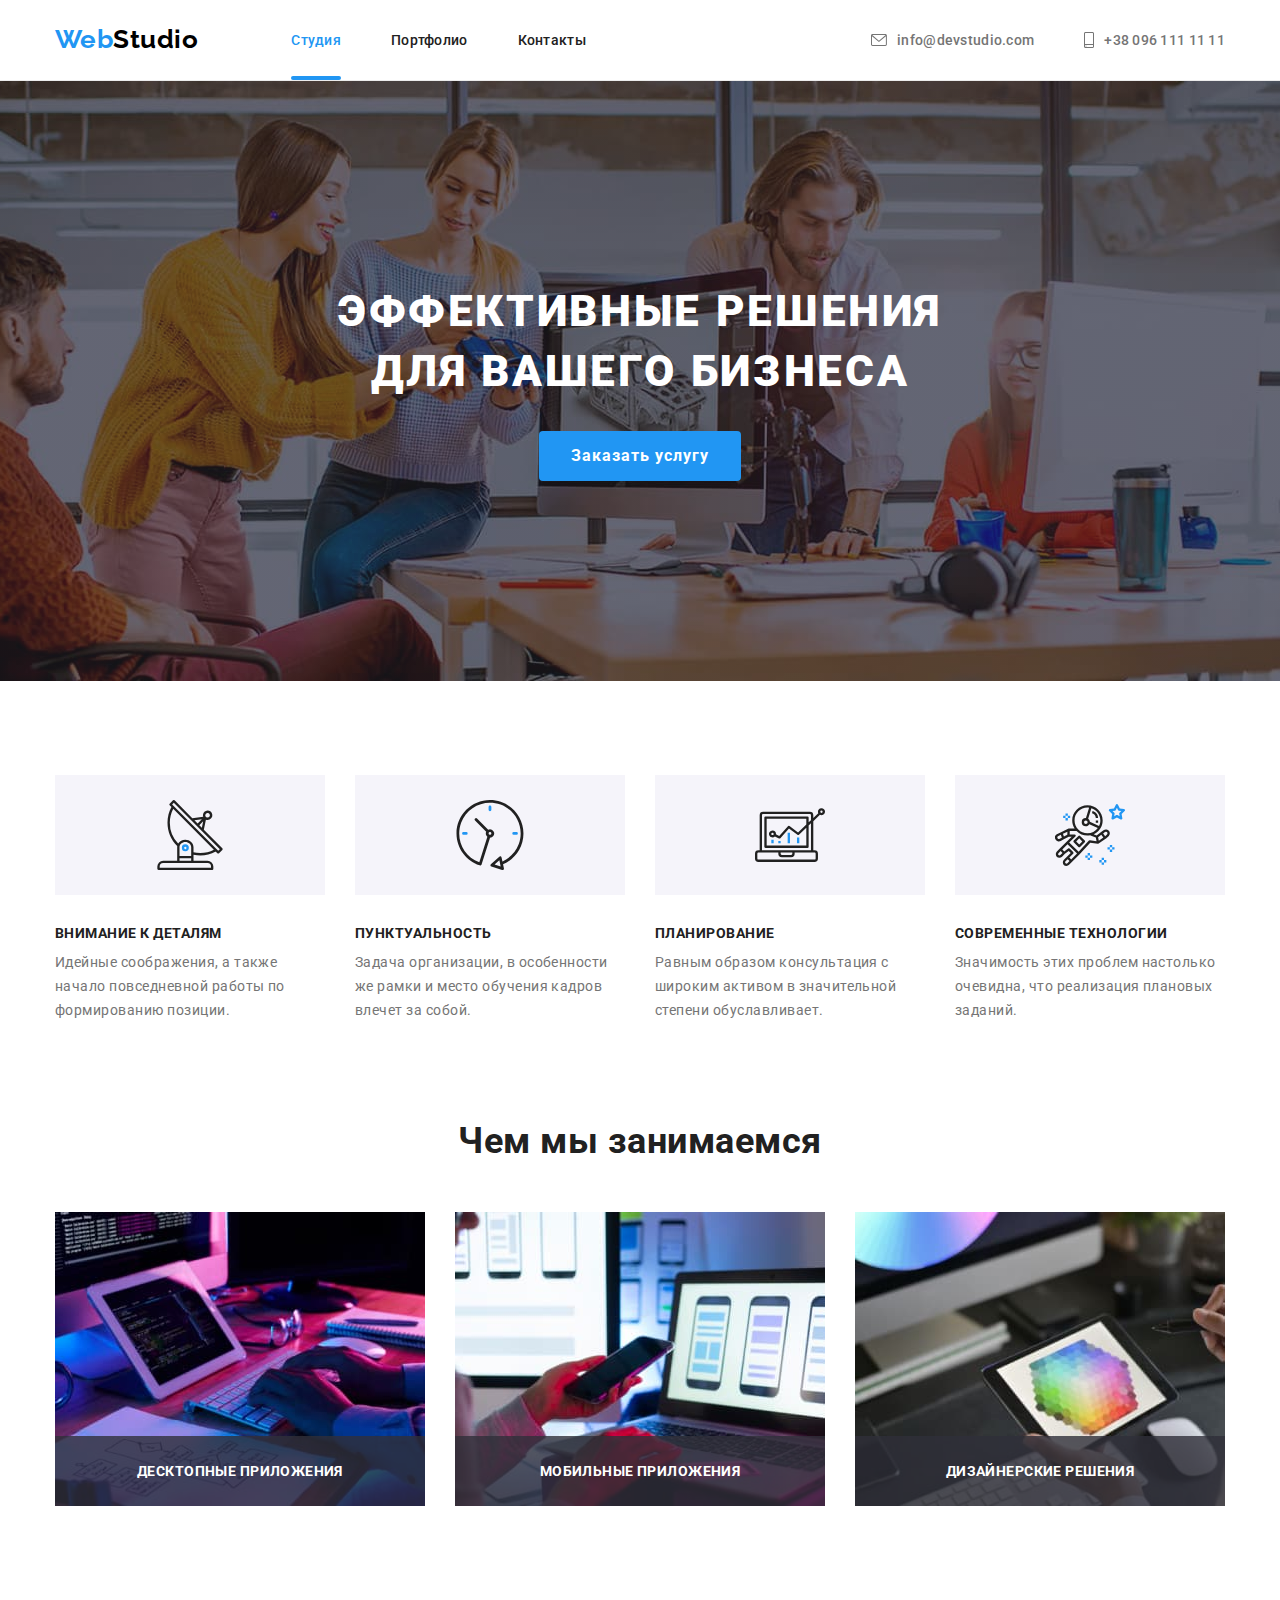
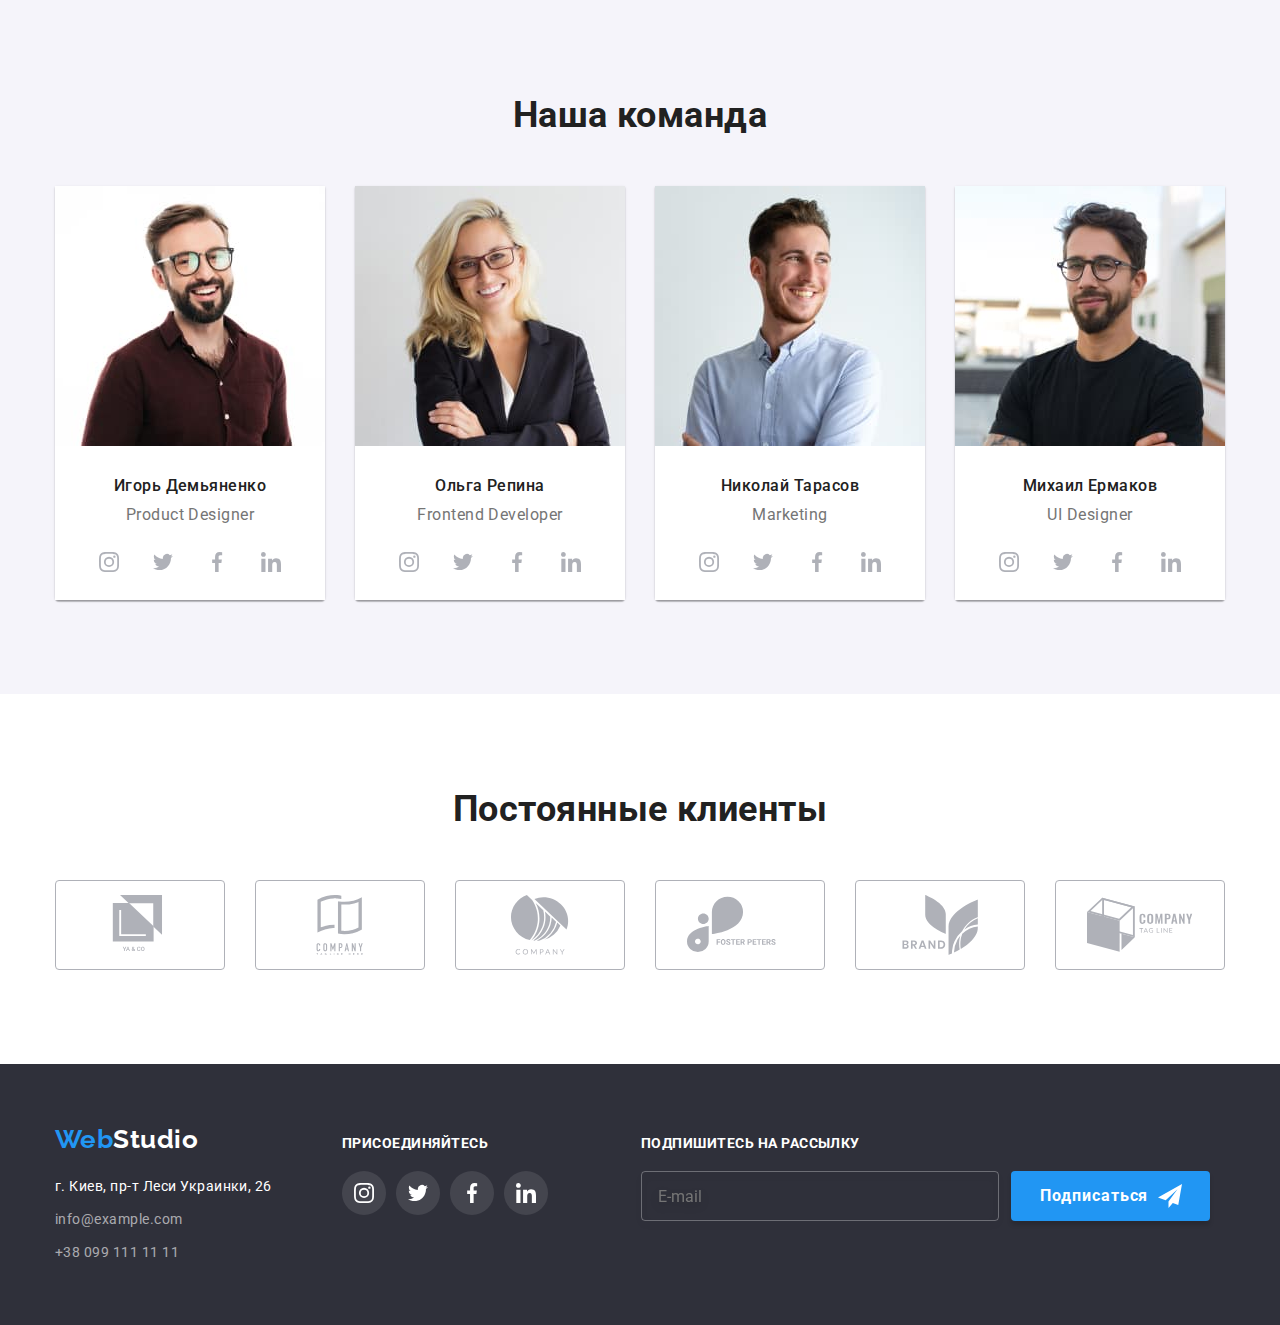
==== commit 42898765: "добавляет доработку паддинг" ====
--- a/index.html
+++ b/index.html
@@ -326,7 +326,6 @@
     <!--Footer-->
     <footer class="footer">
     <div class="container">
-    <!-- <div class="footer-section"> -->
         <div class="footer-section__footer-address">
         <a class="link logotype footer-logo" href="/"><span class="logotype_web">Web</span><span class="logotype_studio">Studio</span></a>
         <ul class="list footer-address-list">
@@ -388,7 +387,6 @@
             </form>
         </div>
     </div>
-    <!-- </div> -->
     </footer>
 
     <!--Modal-window-->
--- a/css/main.min.css
+++ b/css/main.min.css
@@ -1,2 +1,2 @@
-:root{--text-font: "Roboto", sans-serif;--logo-font: "Raleway", sans-serif;--main-text-color: #757575;--title-text-color: #212121;--accent-color: #2196f3;--main-bg-color: #ffffff;--accent-bg-color: #f5f4fa;--header-bg-color: #2f303a;--link-color: #afb1b8}.visually-hidden{position:absolute !important;clip:rect(1px 1px 1px 1px);clip:rect(1px, 1px, 1px, 1px);padding:0 !important;border:0 !important;height:1px !important;width:1px !important;overflow:hidden}.social-list-link,.navigation,.address-link-item,.address-list-link,.icon-box,.customers-list,.customers-list-link,.modal-form-label-policy{display:flex;align-items:center}.hero-title,.customers-list-link{margin-left:auto;margin-right:auto}body{font-family:var(--text-font);color:var(--main-text-color);letter-spacing:0.03em}img{display:block;max-width:100%;height:auto}.address,.footer-address-list{font-style:normal}.link{text-decoration:none}.list{padding:0;margin:0;list-style-type:none}.is-hidden{visibility:hidden;opacity:0;pointer-events:none}.hero,.footer{background-color:var(--header-bg-color)}.header,.advantages,.doing,.portfolio{background-color:var(--main-bg-color)}.team{background-color:var(--accent-bg-color)}.container{margin-left:auto;margin-right:auto;width:1200px;padding-left:15px;padding-right:15px}.container_header{display:flex;align-items:center;justify-content:space-between}.logotype{font-family:var(--logo-font);font-weight:700;font-size:26px;line-height:1.192;color:#000000}.logotype_web{color:var(--accent-color)}.logotype_studio{color:#ffffff}.social-list{display:flex;justify-content:center;align-content:center}.social-list-link{justify-content:center;width:44px;height:44px;background-color:var(--main-bg-color);fill:var(--link-color);border-radius:50%;transition:background-color 250ms cubic-bezier(0.4, 0, 0.2, 1)}.social-list-link:hover,.social-list-link:focus{background-color:var(--accent-color)}.social-list-link:hover .social-list-icon,.social-list-link:focus .social-list-icon{fill:var(--main-bg-color)}.social-list-item:not(:last-child){margin-right:10px}.social-list-icon{width:20px;height:20px;transition:fill 250ms cubic-bezier(0.4, 0, 0.2, 1)}.header{border-bottom:1px solid #ececec;align-items:center}.navigation-list,.address-link{display:flex}.icon-envelope{width:16px;height:12px;fill:var(--main-text-color);margin-right:10px;transition:fill 250ms cubic-bezier(0.4, 0, 0.2, 1)}.icon-smartphone{width:10px;height:16px;fill:var(--main-text-color);margin-right:10px;transition:fill 250ms cubic-bezier(0.4, 0, 0.2, 1)}.navigation-list__link,.address-list-link{padding-top:32px;padding-bottom:32px}.address-link-item:not(:last-child){margin-right:50px}.address{margin-left:auto}.logotype{margin-right:93px;padding-top:24px;padding-bottom:25px}.navigation-list__item:not(:last-child){margin-right:50px}.navigation-list__link{display:flex;font-weight:500;font-size:14px;line-height:1.143;letter-spacing:0.02em;color:var(--title-text-color);transition:color 250ms cubic-bezier(0.4, 0, 0.2, 1)}.navigation-list__link:hover,.navigation-list__link:focus{color:var(--accent-color);cursor:pointer}.navigation-list__link.current{color:var(--accent-color);position:relative}.navigation-list__link.current::after{content:"";position:absolute;left:0;bottom:0;border-bottom:4px solid var(--accent-color);border-radius:2px;width:100%}.address-list-link{font-weight:500;font-size:14px;line-height:1.143;letter-spacing:0.02em;color:var(--main-text-color);transition:color 250ms cubic-bezier(0.4, 0, 0.2, 1)}.address-list-link:hover,.address-list-link:focus{color:var(--accent-color);cursor:pointer}.address-list-link:hover .icon-envelope,.address-list-link:focus .icon-envelope{fill:var(--accent-color)}.address-list-link:hover .icon-smartphone,.address-list-link:focus .icon-smartphone{fill:var(--accent-color)}.hero{max-width:1600px;margin:0 auto;padding-top:200px;padding-bottom:200px;text-align:center;background-image:linear-gradient(to right, rgba(47,48,58,0.4), rgba(47,48,58,0.4)),url(../images/hero/hero-img.jpg);background-size:cover;background-repeat:no-repeat;background-position:center}.hero-title{margin-top:0;margin-bottom:30px;width:696px;font-weight:900;font-size:44px;line-height:1.364;letter-spacing:0.06em;text-transform:uppercase;color:#ffffff;text-align:center}.service-btn{display:inline-block;min-width:200px;height:50px;padding:10px 32px;border-radius:4px;font-weight:700;font-size:16px;line-height:1.875;letter-spacing:0.06em;background-color:var(--accent-color);color:#ffffff;border:none}.service-btn:hover,.service-btn:focus{cursor:pointer}.advantages{padding-top:94px;padding-bottom:94px}.advantages-list{display:flex}.icon-box{margin-bottom:30px;justify-content:center;height:120px;background-color:var(--accent-bg-color)}.advantages-icon{width:70px;height:70px}.advantages-list-item{width:270px}.advantages-list-item:not(:last-child){margin-right:30px}.advantages-list-name{margin:0;margin-bottom:10px;color:var(--title-text-color);font-weight:700;font-size:14px;line-height:1.143;text-align:left;text-transform:uppercase}.advantages-list-description{height:75px;margin-top:0;margin-bottom:0;font-weight:400;font-size:14px;line-height:1.714;text-align:left}.doing{padding-bottom:94px}.title-doing{margin-top:0;margin-bottom:50px;color:var(--title-text-color);font-weight:700;font-size:36px;line-height:1.167;text-align:center}.doing-list{display:flex;margin-left:-15px;margin-right:-15px}.doing-list-item{margin-left:15px;margin-right:15px;position:relative}.description-doing{display:flex;align-items:center;justify-content:center;margin:0;font-weight:700;font-size:14px;line-height:1.143;letter-spacing:0.03em;text-transform:uppercase;font-family:var(--text-font);color:var(--main-bg-color);position:absolute;background-color:rgba(47,48,58,0.8);bottom:0;left:0;width:100%;height:70px}.team{padding-top:94px;padding-bottom:94px}.team-title{margin-top:0;margin-bottom:50px;color:var(--title-text-color);font-weight:700;font-size:36px;line-height:1.167;text-align:center}.team-list{display:flex;margin-top:0;margin-bottom:0}.team-list-item{width:270px;box-shadow:0px 1px 3px rgba(0,0,0,0.12),0px 1px 1px rgba(0,0,0,0.14),0px 2px 1px rgba(0,0,0,0.2);border-radius:0px 0px 4px 4px}.team-list-item:not(:last-child){margin-right:30px}.team-list-img{border-radius:0px}.team-card{background-color:var(--main-bg-color);padding-top:30px;padding-bottom:16px;padding-left:32px;padding-right:32px}.team-name{color:var(--title-text-color);font-weight:500;font-size:16px;line-height:1.188;text-align:center;margin-top:0;margin-bottom:10px}.team-position{font-weight:400;font-size:16px;line-height:1.188;text-align:center;margin-top:0;margin-bottom:16px}.customers{padding-top:94px;padding-bottom:94px}.customer-title{margin-top:0;margin-bottom:50px;color:var(--title-text-color);font-weight:700;font-size:36px;line-height:1.167;text-align:center}.customers-list{justify-content:center;margin-left:auto;margin-right:auto}.customers-list-item{width:170px;height:90px}.customers-list-item:not(:last-child){margin-right:30px}.customers-list-link{width:100%;height:100%;border:1px solid var(--link-color);border-radius:4px;justify-content:center;transition:border-color 250ms cubic-bezier(0.4, 0, 0.2, 1)}.customers-list-link:hover,.customers-list-link:focus{border-color:var(--accent-color)}.customers-list-link:hover .customer-list-icon,.customers-list-link:focus .customer-list-icon{fill:var(--accent-color)}.customer-list-icon{fill:var(--link-color);width:106px;height:60px;transition:fill 250ms cubic-bezier(0.4, 0, 0.2, 1)}.footer{display:flex;padding-top:60px;padding-bottom:60px}.footer>.container{display:flex;align-items:baseline}.footer-logo{padding:0;margin:0}.footer-address-item:not(:last-child){margin-bottom:9px}.footer-address-list{margin-right:0;margin-top:20px}.footer-address-link{font-weight:400;font-size:14px;line-height:1.714;color:var(--main-bg-color)}.footer-address-link:hover,.footer-address-link:focus{color:var(--accent-color);cursor:pointer}.footer-mail-link,.footer-tel-link{font-weight:400;font-size:14px;line-height:1.714;color:rgba(255,255,255,0.6)}.footer-mail-link:hover,.footer-mail-link:focus,.footer-tel-link:hover,.footer-tel-link:focus{color:var(--accent-color);cursor:pointer}.footer-section__footer-address{margin-right:70px}.footer-section__footer-social-links{width:auto;align-items:baseline}.join,.subscription-title{margin-top:0;margin-bottom:20px;color:var(--main-bg-color);font-weight:700;font-size:14px;line-height:1.143;text-transform:uppercase}.footer-link{background-color:rgba(255,255,255,0.1);fill:var(--main-bg-color);border-radius:50%}.footer-section__subscription{display:block;min-width:570px;margin-left:auto}.subscription-form{display:flex}.subscription-input{display:inline-flex;align-items:center;height:50px;width:358px;padding-top:15px;padding-bottom:15px;padding-left:16px;padding-right:295px;margin-right:12px;background-color:inherit;color:var(--main-bg-color);font-weight:400;font-size:16px;line-height:1.25;border:1px solid rgba(255,255,255,0.3);filter:drop-shadow(0px 4px 4px rgba(0,0,0,0.15));border-radius:4px}.send-btn{display:flex;align-items:center;align-items:center;justify-content:space-between;padding:10px 28px 10px 29px;background:var(--accent-color);box-shadow:0px 4px 4px rgba(0,0,0,0.15);border-radius:4px;border:none;font-weight:700;font-size:16px;line-height:1.875;letter-spacing:0.06em;color:var(--main-bg-color)}.send{width:24px;height:24px;margin-left:10px}.backdrop{position:fixed;top:0;left:0;width:100%;height:100%;background-color:rgba(0,0,0,0.2);transition:all 250ms cubic-bezier(0.4, 0, 0.2, 1)}.backdrop.is-hidden{opacity:0;visibility:hidden;pointer-events:none}.modal{position:absolute;top:50%;left:50%;transform:translate(-50%, -50%);width:528px;height:581px;padding:32px 40px 39px;background-color:#ffffff;box-shadow:0px 1px 3px rgba(0,0,0,0.12),0px 1px 1px rgba(0,0,0,0.14),0px 2px 1px rgba(0,0,0,0.2);border-radius:4px}.message{margin:0;margin-bottom:12px;padding:0;font-weight:700;font-size:20px;line-height:1.15;letter-spacing:0.03em;text-align:center;color:var(--title-text-color)}.modal-close-btn{position:absolute;top:8px;right:8px;width:30px;height:30px;background:transparent;border:1px solid rgba(0,0,0,0.1);border-radius:50%;cursor:pointer}.modal-close-btn:hover,.modal-close-btn:focus{outline:none}.close-btn{position:absolute;width:18px;height:18px;top:50%;left:50%;transform:translate(-50%, -50%)}.close-btn:hover,.close-btn:focus{fill:var(--accent-color)}.modal-form{display:flex;flex-direction:column}.contact-form-field{display:block;margin-bottom:10px}.modal-form-input-label{display:block;margin-bottom:4px;font-weight:400;font-size:12px;line-height:1.17;letter-spacing:0.01em}.modal-form-input-wrapper{display:block;position:relative}.modal-form-input{width:100%;height:40px;border:1px solid rgba(33,33,33,0.2);border-radius:4px;padding-left:42px;transition:border-color 250ms cubic-bezier(0.4, 0, 0.2, 1)}.modal-form-input:focus{outline:none;border-color:var(--accent-color)}.modal-form-icon{position:absolute;top:50%;left:12px;transform:translateY(-50%);display:block;width:18px;height:18px;fill:var(--title-text-color);transition:fill 250ms cubic-bezier(0.4, 0, 0.2, 1)}.modal-form-input:focus+.modal-form-icon{fill:var(--accent-color)}.modal-form-message{width:100%;height:120px;padding:12px 16px;border:1px solid rgba(33,33,33,0.2);border-radius:4px;font-size:14px;line-height:1.143;letter-spacing:0.01em;resize:none;transition:border-color 250ms cubic-bezier(0.4, 0, 0.2, 1)}.modal-form-message:focus{outline:none;border-color:var(--accent-color)}.modal-form-message::placeholder{color:rgba(117,117,117,0.5)}.checkbox-wrapper{margin:0 auto;margin-top:10px}.modal-form-label-policy{font-weight:400;font-size:14px;line-height:1.714;letter-spacing:0.03em;color:var(--main-text-color)}.modal-form-label-policy::before{display:inline-block;width:16px;height:15px;border:1px solid var(--title-text-color);border-radius:2px;content:"";transition:250ms cubic-bezier(0.4, 0, 0.2, 1);margin-right:8px}.modal-form-check-policy:checked+.modal-form-label-policy::before{background-color:var(--accent-color);background-image:url("../images/icon/check.svg");background-position:50% 50%;border:2px solid var(--accent-color)}.modal-form-check-policy:hover+.modal-form-label-policy::before,.modal-form-check-policy:focus+.modal-form-label-policy::before{border-color:var(--accent-color)}.link-policy{margin-left:5px;text-decoration:underline;color:var(--accent-color)}.modal-form-btn{display:block;margin:0 auto;margin-top:30px;min-width:200px;border:none;padding:10px 55px;font-weight:700;font-size:16px;line-height:1.875;letter-spacing:0.06em;background:var(--accent-color);color:#ffffff;box-shadow:0px 4px 4px rgba(0,0,0,0.15);border-radius:4px;cursor:pointer;transition:background-color 250ms cubic-bezier(0.4, 0, 0.2, 1);align-self:center}.modal-form-btn:hover,.modal-form-btn:focus{background-color:#188ce8;outline:none}
+:root{--text-font: "Roboto", sans-serif;--logo-font: "Raleway", sans-serif;--main-text-color: #757575;--title-text-color: #212121;--accent-color: #2196f3;--main-bg-color: #ffffff;--accent-bg-color: #f5f4fa;--header-bg-color: #2f303a;--link-color: #afb1b8}.visually-hidden{position:absolute !important;clip:rect(1px 1px 1px 1px);clip:rect(1px, 1px, 1px, 1px);padding:0 !important;border:0 !important;height:1px !important;width:1px !important;overflow:hidden}.social-list-link,.navigation,.address-link-item,.address-list-link,.icon-box,.customers-list,.customers-list-link,.modal-form-label-policy{display:flex;align-items:center}.hero-title,.customers-list-link{margin-left:auto;margin-right:auto}body{font-family:var(--text-font);color:var(--main-text-color);letter-spacing:0.03em}img{display:block;max-width:100%;height:auto}.address,.footer-address-list{font-style:normal}.link{text-decoration:none}.list{padding:0;margin:0;list-style-type:none}.is-hidden{visibility:hidden;opacity:0;pointer-events:none}.hero,.footer{background-color:var(--header-bg-color)}.header,.advantages,.doing,.portfolio{background-color:var(--main-bg-color)}.team{background-color:var(--accent-bg-color)}.container{margin-left:auto;margin-right:auto;width:1200px;padding-left:15px;padding-right:15px}.container_header{display:flex;align-items:center;justify-content:space-between}.logotype{font-family:var(--logo-font);font-weight:700;font-size:26px;line-height:1.192;color:#000000}.logotype_web{color:var(--accent-color)}.logotype_studio{color:#ffffff}.social-list{display:flex;justify-content:center;align-content:center}.social-list-link{justify-content:center;width:44px;height:44px;background-color:var(--main-bg-color);fill:var(--link-color);border-radius:50%;transition:background-color 250ms cubic-bezier(0.4, 0, 0.2, 1)}.social-list-link:hover,.social-list-link:focus{background-color:var(--accent-color)}.social-list-link:hover .social-list-icon,.social-list-link:focus .social-list-icon{fill:var(--main-bg-color)}.social-list-item:not(:last-child){margin-right:10px}.social-list-icon{width:20px;height:20px;transition:fill 250ms cubic-bezier(0.4, 0, 0.2, 1)}.header{border-bottom:1px solid #ececec;align-items:center}.navigation-list,.address-link{display:flex}.icon-envelope{width:16px;height:12px;fill:var(--main-text-color);margin-right:10px;transition:fill 250ms cubic-bezier(0.4, 0, 0.2, 1)}.icon-smartphone{width:10px;height:16px;fill:var(--main-text-color);margin-right:10px;transition:fill 250ms cubic-bezier(0.4, 0, 0.2, 1)}.navigation-list__link,.address-list-link{padding-top:32px;padding-bottom:32px}.address-link-item:not(:last-child){margin-right:50px}.address{margin-left:auto}.logotype{margin-right:93px;padding-top:24px;padding-bottom:25px}.navigation-list__item:not(:last-child){margin-right:50px}.navigation-list__link{display:flex;font-weight:500;font-size:14px;line-height:1.143;letter-spacing:0.02em;color:var(--title-text-color);transition:color 250ms cubic-bezier(0.4, 0, 0.2, 1)}.navigation-list__link:hover,.navigation-list__link:focus{color:var(--accent-color);cursor:pointer}.navigation-list__link.current{color:var(--accent-color);position:relative}.navigation-list__link.current::after{content:"";position:absolute;left:0;bottom:0;border-bottom:4px solid var(--accent-color);border-radius:2px;width:100%}.address-list-link{font-weight:500;font-size:14px;line-height:1.143;letter-spacing:0.02em;color:var(--main-text-color);transition:color 250ms cubic-bezier(0.4, 0, 0.2, 1)}.address-list-link:hover,.address-list-link:focus{color:var(--accent-color);cursor:pointer}.address-list-link:hover .icon-envelope,.address-list-link:focus .icon-envelope{fill:var(--accent-color)}.address-list-link:hover .icon-smartphone,.address-list-link:focus .icon-smartphone{fill:var(--accent-color)}.hero{max-width:1600px;margin:0 auto;padding-top:200px;padding-bottom:200px;text-align:center;background-image:linear-gradient(to right, rgba(47,48,58,0.4), rgba(47,48,58,0.4)),url(../images/hero/hero-img.jpg);background-size:cover;background-repeat:no-repeat;background-position:center}.hero-title{margin-top:0;margin-bottom:30px;width:696px;font-weight:900;font-size:44px;line-height:1.364;letter-spacing:0.06em;text-transform:uppercase;color:#ffffff;text-align:center}.service-btn{display:inline-block;min-width:200px;height:50px;padding:10px 32px;border-radius:4px;font-weight:700;font-size:16px;line-height:1.875;letter-spacing:0.06em;background-color:var(--accent-color);color:#ffffff;border:none}.service-btn:hover,.service-btn:focus{cursor:pointer}.advantages{padding-top:94px;padding-bottom:94px}.advantages-list{display:flex}.icon-box{margin-bottom:30px;justify-content:center;height:120px;background-color:var(--accent-bg-color)}.advantages-icon{width:70px;height:70px}.advantages-list-item{width:270px}.advantages-list-item:not(:last-child){margin-right:30px}.advantages-list-name{margin:0;margin-bottom:10px;color:var(--title-text-color);font-weight:700;font-size:14px;line-height:1.143;text-align:left;text-transform:uppercase}.advantages-list-description{height:75px;margin-top:0;margin-bottom:0;font-weight:400;font-size:14px;line-height:1.714;text-align:left}.doing{padding-bottom:94px}.title-doing{margin-top:0;margin-bottom:50px;color:var(--title-text-color);font-weight:700;font-size:36px;line-height:1.167;text-align:center}.doing-list{display:flex;margin-left:-15px;margin-right:-15px}.doing-list-item{margin-left:15px;margin-right:15px;position:relative}.description-doing{display:flex;align-items:center;justify-content:center;margin:0;font-weight:700;font-size:14px;line-height:1.143;letter-spacing:0.03em;text-transform:uppercase;font-family:var(--text-font);color:var(--main-bg-color);position:absolute;background-color:rgba(47,48,58,0.8);bottom:0;left:0;width:100%;height:70px}.team{padding-top:94px;padding-bottom:94px}.team-title{margin-top:0;margin-bottom:50px;color:var(--title-text-color);font-weight:700;font-size:36px;line-height:1.167;text-align:center}.team-list{display:flex;margin-top:0;margin-bottom:0}.team-list-item{width:270px;box-shadow:0px 1px 3px rgba(0,0,0,0.12),0px 1px 1px rgba(0,0,0,0.14),0px 2px 1px rgba(0,0,0,0.2);border-radius:0px 0px 4px 4px}.team-list-item:not(:last-child){margin-right:30px}.team-list-img{border-radius:0px}.team-card{background-color:var(--main-bg-color);padding-top:30px;padding-bottom:16px;padding-left:32px;padding-right:32px}.team-name{color:var(--title-text-color);font-weight:500;font-size:16px;line-height:1.188;text-align:center;margin-top:0;margin-bottom:10px}.team-position{font-weight:400;font-size:16px;line-height:1.188;text-align:center;margin-top:0;margin-bottom:16px}.customers{padding-top:94px;padding-bottom:94px}.customer-title{margin-top:0;margin-bottom:50px;color:var(--title-text-color);font-weight:700;font-size:36px;line-height:1.167;text-align:center}.customers-list{justify-content:center;margin-left:auto;margin-right:auto}.customers-list-item{width:170px;height:90px}.customers-list-item:not(:last-child){margin-right:30px}.customers-list-link{width:100%;height:100%;border:1px solid var(--link-color);border-radius:4px;justify-content:center;transition:border-color 250ms cubic-bezier(0.4, 0, 0.2, 1)}.customers-list-link:hover,.customers-list-link:focus{border-color:var(--accent-color)}.customers-list-link:hover .customer-list-icon,.customers-list-link:focus .customer-list-icon{fill:var(--accent-color)}.customer-list-icon{fill:var(--link-color);width:106px;height:60px;transition:fill 250ms cubic-bezier(0.4, 0, 0.2, 1)}.footer{display:flex;padding-top:60px;padding-bottom:60px}.footer>.container{display:flex;align-items:baseline}.footer-logo{padding:0;margin:0}.footer-address-item:not(:last-child){margin-bottom:9px}.footer-address-list{margin-right:0;margin-top:20px}.footer-address-link{font-weight:400;font-size:14px;line-height:1.714;color:var(--main-bg-color)}.footer-address-link:hover,.footer-address-link:focus{color:var(--accent-color);cursor:pointer}.footer-mail-link,.footer-tel-link{font-weight:400;font-size:14px;line-height:1.714;color:rgba(255,255,255,0.6)}.footer-mail-link:hover,.footer-mail-link:focus,.footer-tel-link:hover,.footer-tel-link:focus{color:var(--accent-color);cursor:pointer}.footer-section__footer-address{margin-right:70px}.footer-section__footer-social-links{width:auto;align-items:baseline;margin-right:93px}.join,.subscription-title{margin-top:0;margin-bottom:20px;color:var(--main-bg-color);font-weight:700;font-size:14px;line-height:1.143;text-transform:uppercase}.footer-link{background-color:rgba(255,255,255,0.1);fill:var(--main-bg-color);border-radius:50%}.footer-section__subscription{display:block;min-width:570px}.subscription-form{display:flex}.subscription-input{display:inline-flex;align-items:center;height:50px;width:358px;padding-top:15px;padding-bottom:15px;padding-left:16px;padding-right:295px;margin-right:12px;background-color:inherit;color:var(--main-bg-color);font-weight:400;font-size:16px;line-height:1.25;border:1px solid rgba(255,255,255,0.3);filter:drop-shadow(0px 4px 4px rgba(0,0,0,0.15));border-radius:4px}.send-btn{display:flex;align-items:center;align-items:center;justify-content:space-between;padding:10px 28px 10px 29px;background:var(--accent-color);box-shadow:0px 4px 4px rgba(0,0,0,0.15);border-radius:4px;border:none;font-weight:700;font-size:16px;line-height:1.875;letter-spacing:0.06em;color:var(--main-bg-color)}.send{width:24px;height:24px;margin-left:10px}.backdrop{position:fixed;top:0;left:0;width:100%;height:100%;background-color:rgba(0,0,0,0.2);transition:all 250ms cubic-bezier(0.4, 0, 0.2, 1)}.backdrop.is-hidden{opacity:0;visibility:hidden;pointer-events:none}.modal{position:absolute;top:50%;left:50%;transform:translate(-50%, -50%);width:528px;height:581px;padding:32px 40px 39px;background-color:#ffffff;box-shadow:0px 1px 3px rgba(0,0,0,0.12),0px 1px 1px rgba(0,0,0,0.14),0px 2px 1px rgba(0,0,0,0.2);border-radius:4px}.message{margin:0;margin-bottom:12px;padding:0;font-weight:700;font-size:20px;line-height:1.15;letter-spacing:0.03em;text-align:center;color:var(--title-text-color)}.modal-close-btn{position:absolute;top:8px;right:8px;width:30px;height:30px;background:transparent;border:1px solid rgba(0,0,0,0.1);border-radius:50%;cursor:pointer}.modal-close-btn:hover,.modal-close-btn:focus{outline:none}.close-btn{position:absolute;width:18px;height:18px;top:50%;left:50%;transform:translate(-50%, -50%)}.close-btn:hover,.close-btn:focus{fill:var(--accent-color)}.modal-form{display:flex;flex-direction:column}.contact-form-field{display:block;margin-bottom:10px}.modal-form-input-label{display:block;margin-bottom:4px;font-weight:400;font-size:12px;line-height:1.17;letter-spacing:0.01em}.modal-form-input-wrapper{display:block;position:relative}.modal-form-input{width:100%;height:40px;border:1px solid rgba(33,33,33,0.2);border-radius:4px;padding-left:42px;transition:border-color 250ms cubic-bezier(0.4, 0, 0.2, 1)}.modal-form-input:focus{outline:none;border-color:var(--accent-color)}.modal-form-icon{position:absolute;top:50%;left:12px;transform:translateY(-50%);display:block;width:18px;height:18px;fill:var(--title-text-color);transition:fill 250ms cubic-bezier(0.4, 0, 0.2, 1)}.modal-form-input:focus+.modal-form-icon{fill:var(--accent-color)}.modal-form-message{width:100%;height:120px;padding:12px 16px;border:1px solid rgba(33,33,33,0.2);border-radius:4px;font-size:14px;line-height:1.143;letter-spacing:0.01em;resize:none;transition:border-color 250ms cubic-bezier(0.4, 0, 0.2, 1)}.modal-form-message:focus{outline:none;border-color:var(--accent-color)}.modal-form-message::placeholder{color:rgba(117,117,117,0.5)}.checkbox-wrapper{margin:0 auto;margin-top:10px}.modal-form-label-policy{font-weight:400;font-size:14px;line-height:1.714;letter-spacing:0.03em;color:var(--main-text-color)}.modal-form-label-policy::before{display:inline-block;width:16px;height:15px;border:1px solid var(--title-text-color);border-radius:2px;content:"";transition:250ms cubic-bezier(0.4, 0, 0.2, 1);margin-right:8px}.modal-form-check-policy:checked+.modal-form-label-policy::before{background-color:var(--accent-color);background-image:url("../images/icon/check.svg");background-position:50% 50%;border:2px solid var(--accent-color)}.modal-form-check-policy:hover+.modal-form-label-policy::before,.modal-form-check-policy:focus+.modal-form-label-policy::before{border-color:var(--accent-color)}.link-policy{margin-left:5px;text-decoration:underline;color:var(--accent-color)}.modal-form-btn{display:block;margin:0 auto;margin-top:30px;min-width:200px;border:none;padding:10px 55px;font-weight:700;font-size:16px;line-height:1.875;letter-spacing:0.06em;background:var(--accent-color);color:#ffffff;box-shadow:0px 4px 4px rgba(0,0,0,0.15);border-radius:4px;cursor:pointer;transition:background-color 250ms cubic-bezier(0.4, 0, 0.2, 1);align-self:center}.modal-form-btn:hover,.modal-form-btn:focus{background-color:#188ce8;outline:none}
 /*# sourceMappingURL=main.min.css.map */